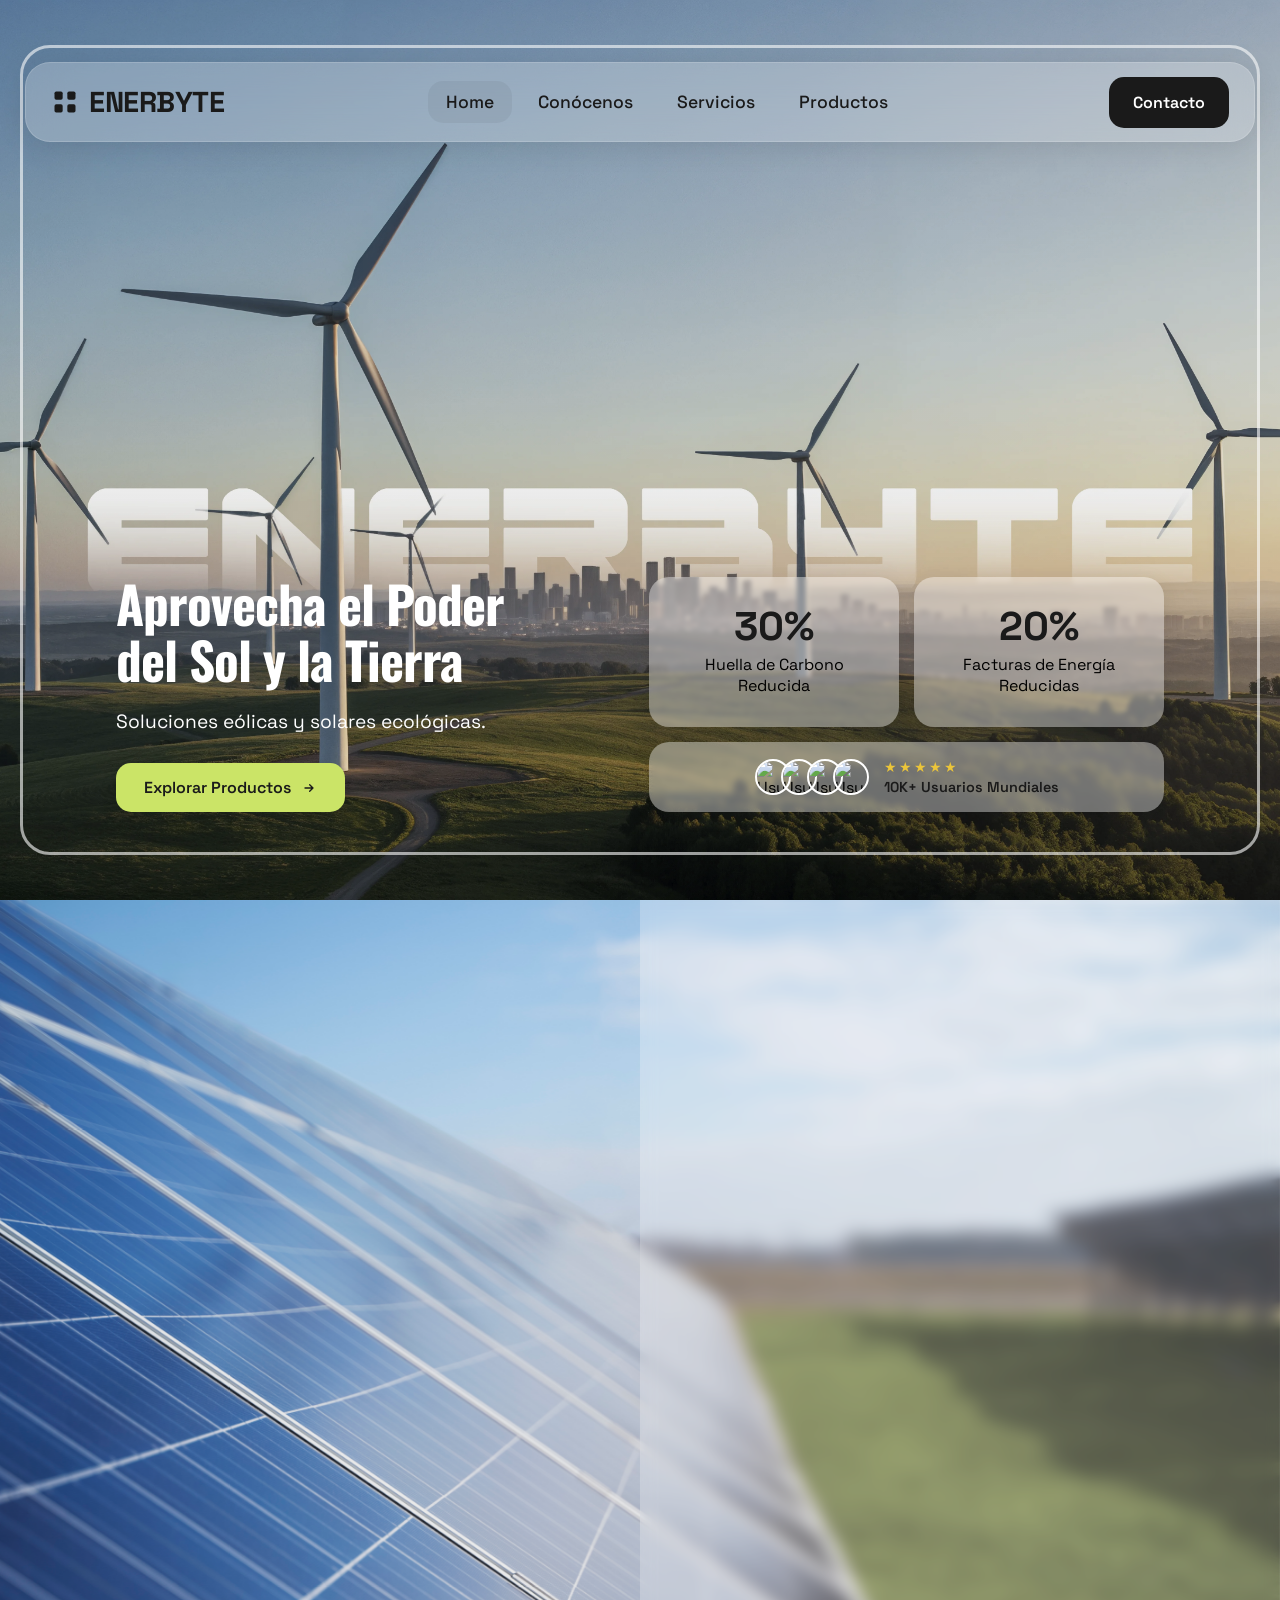
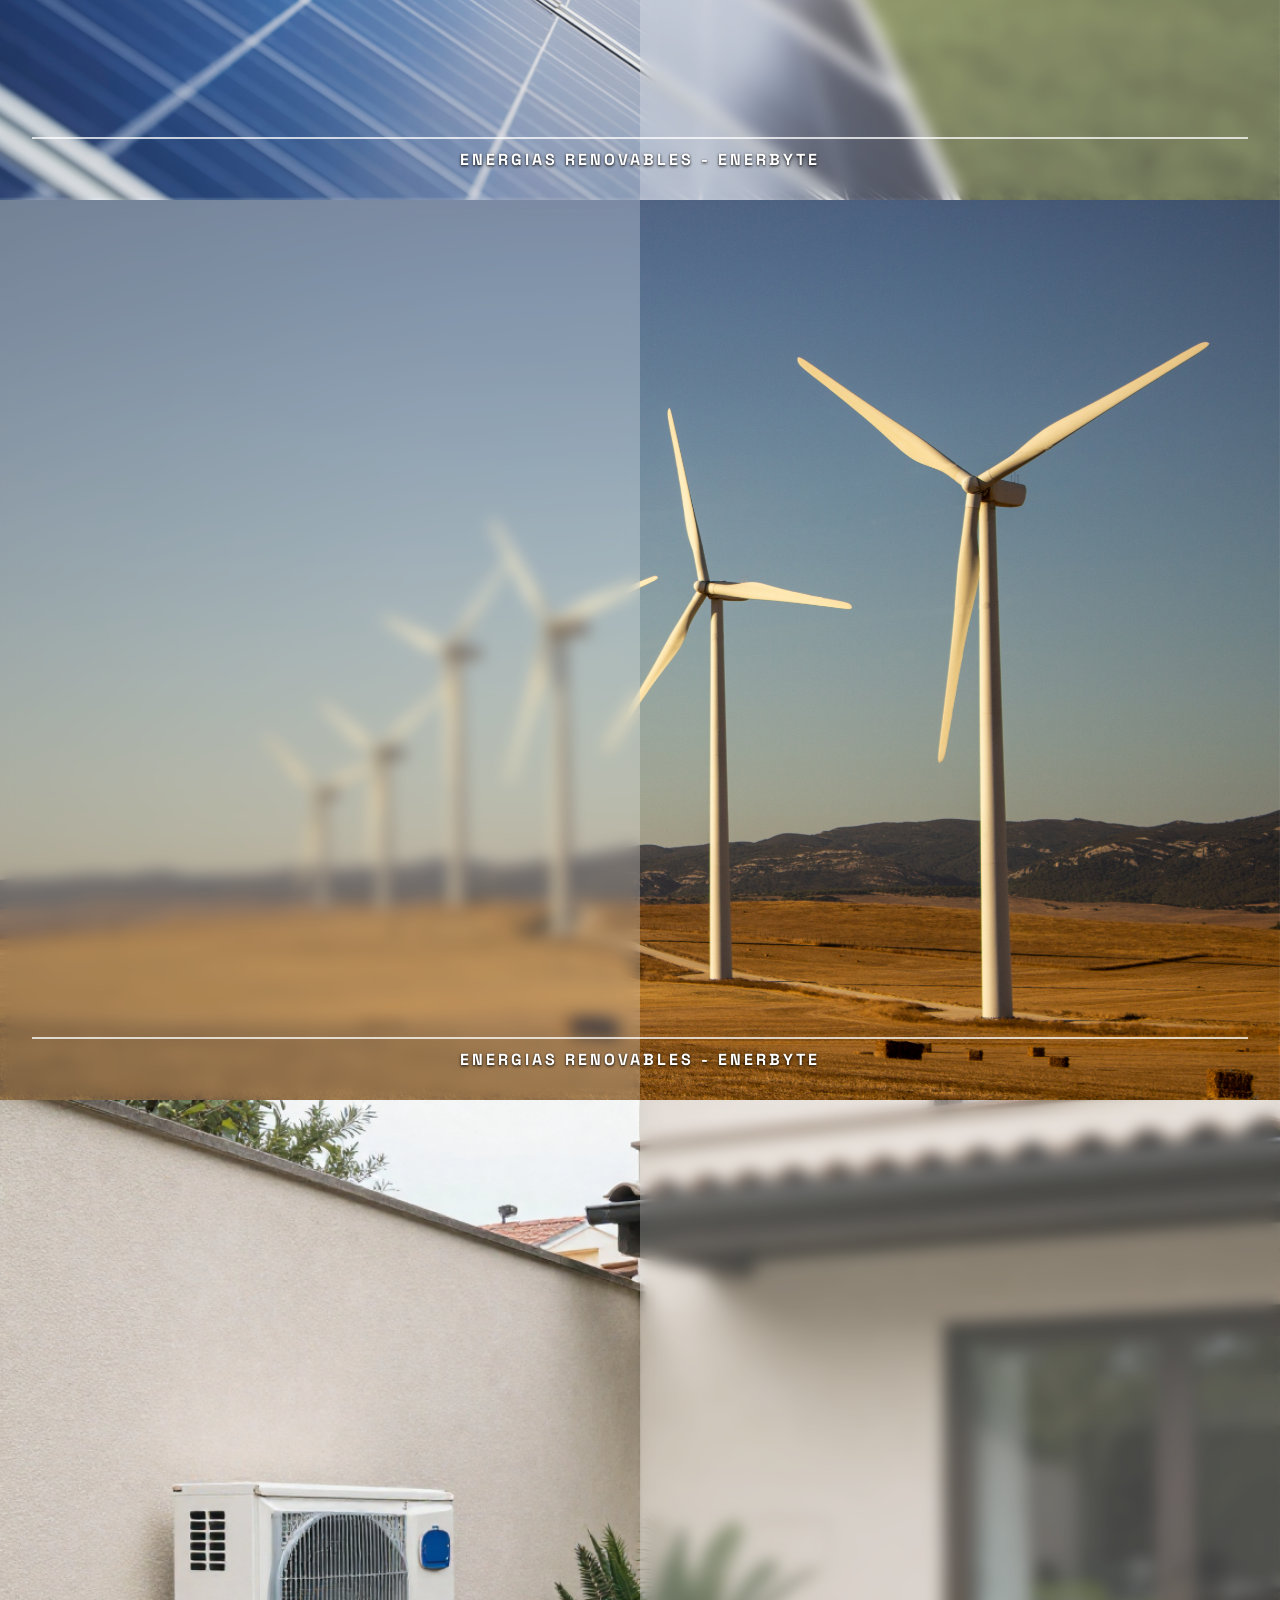
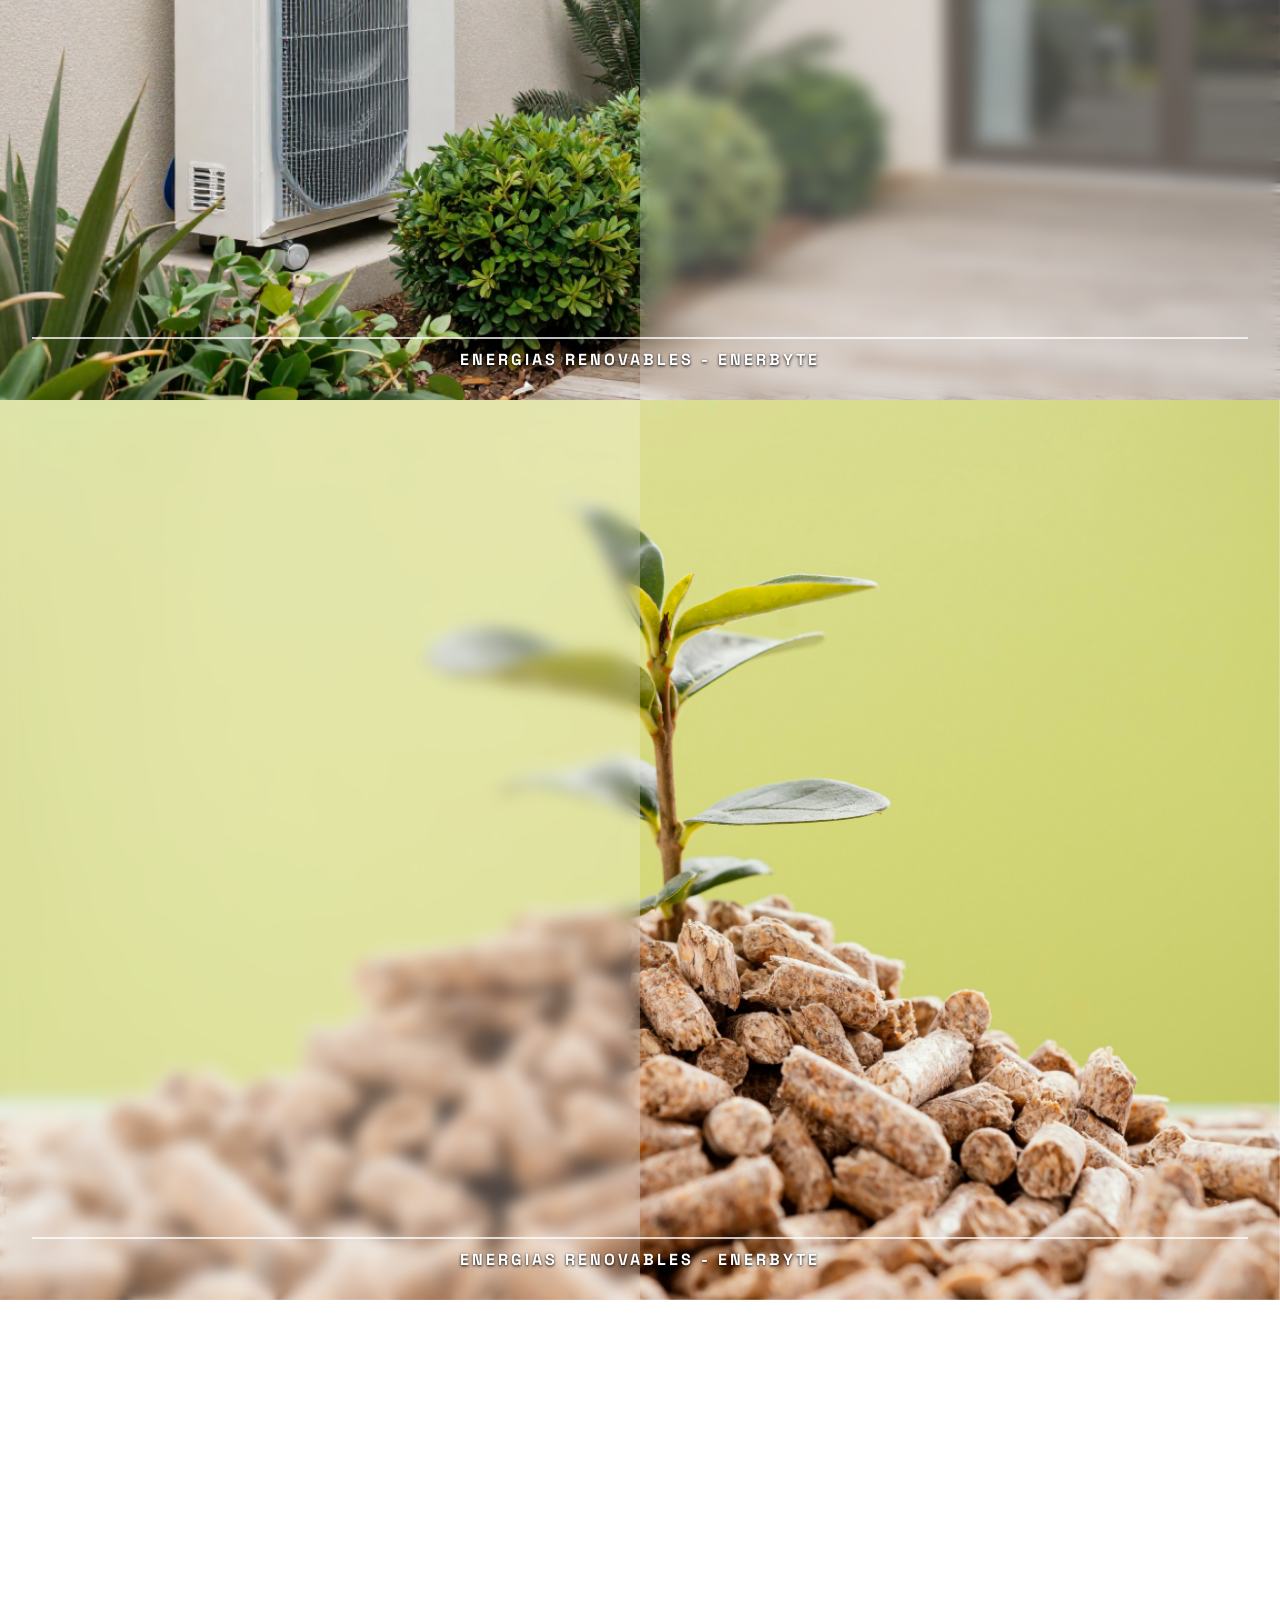
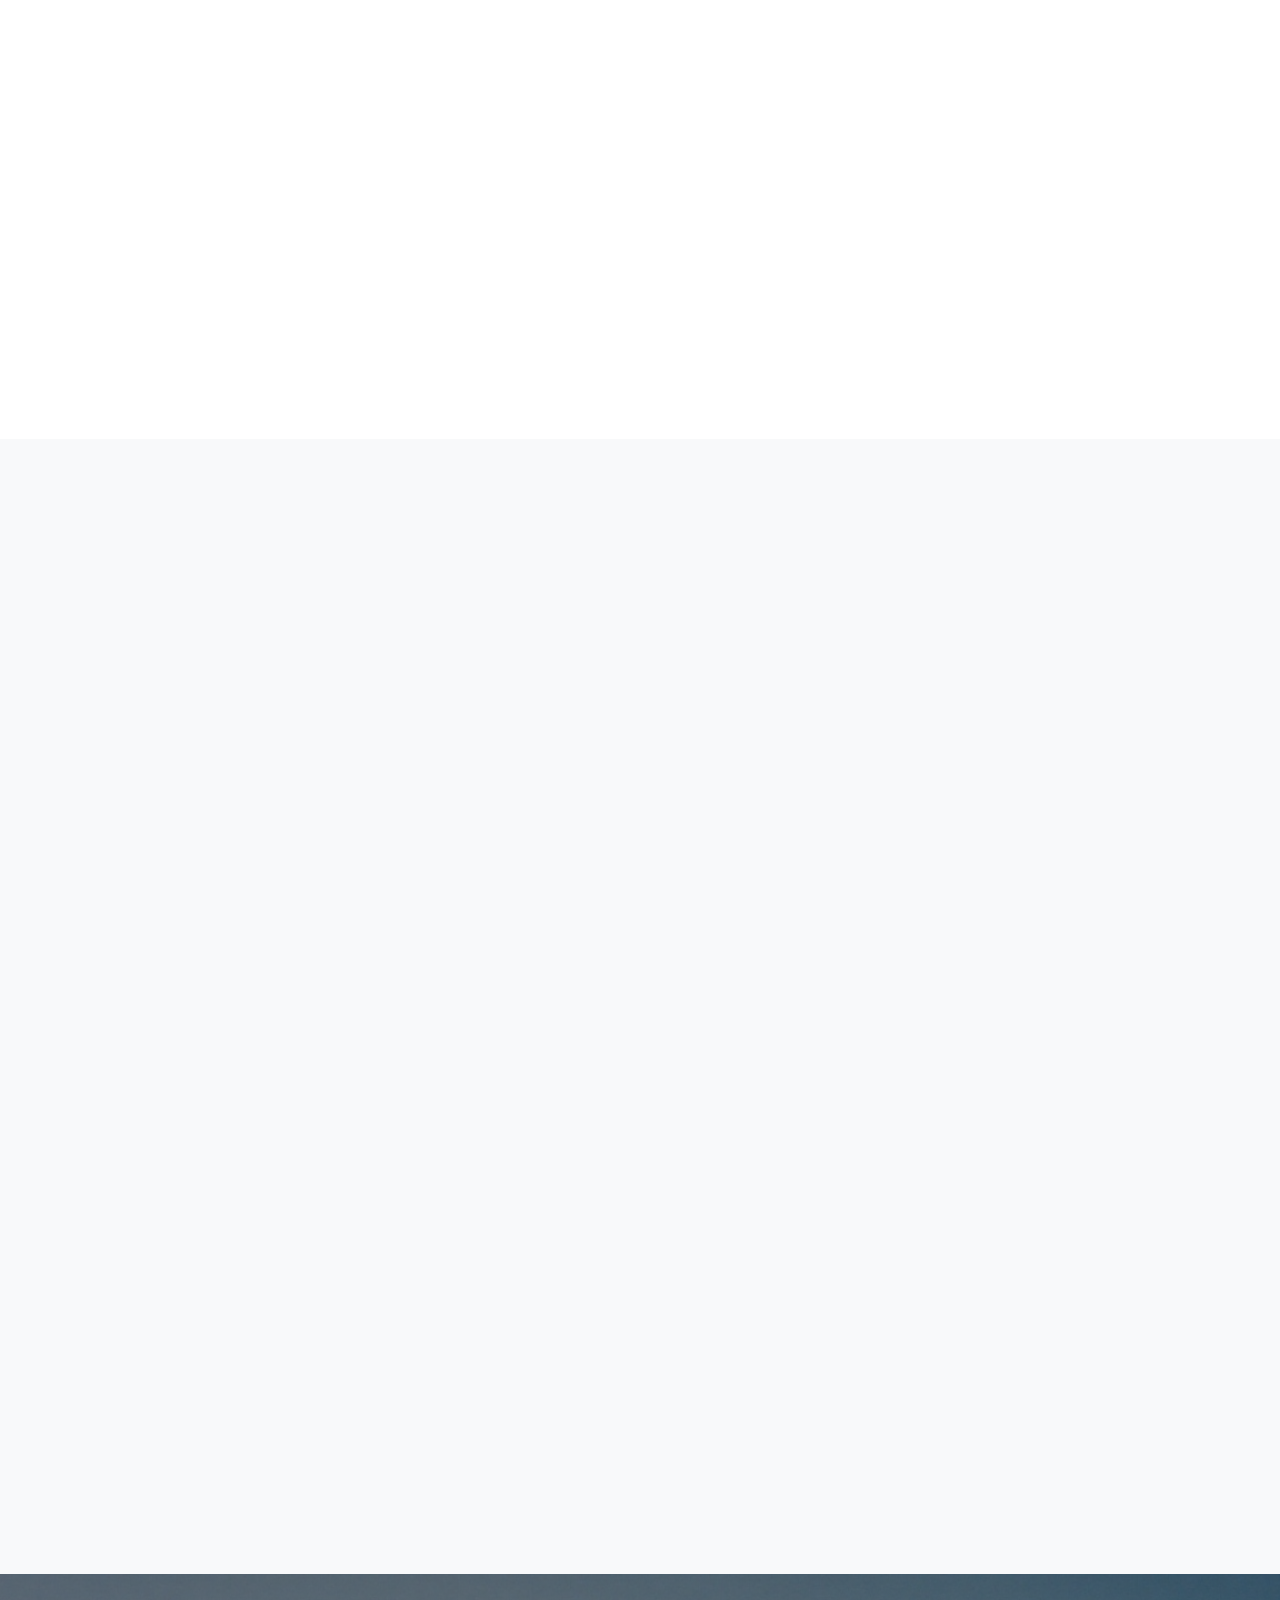
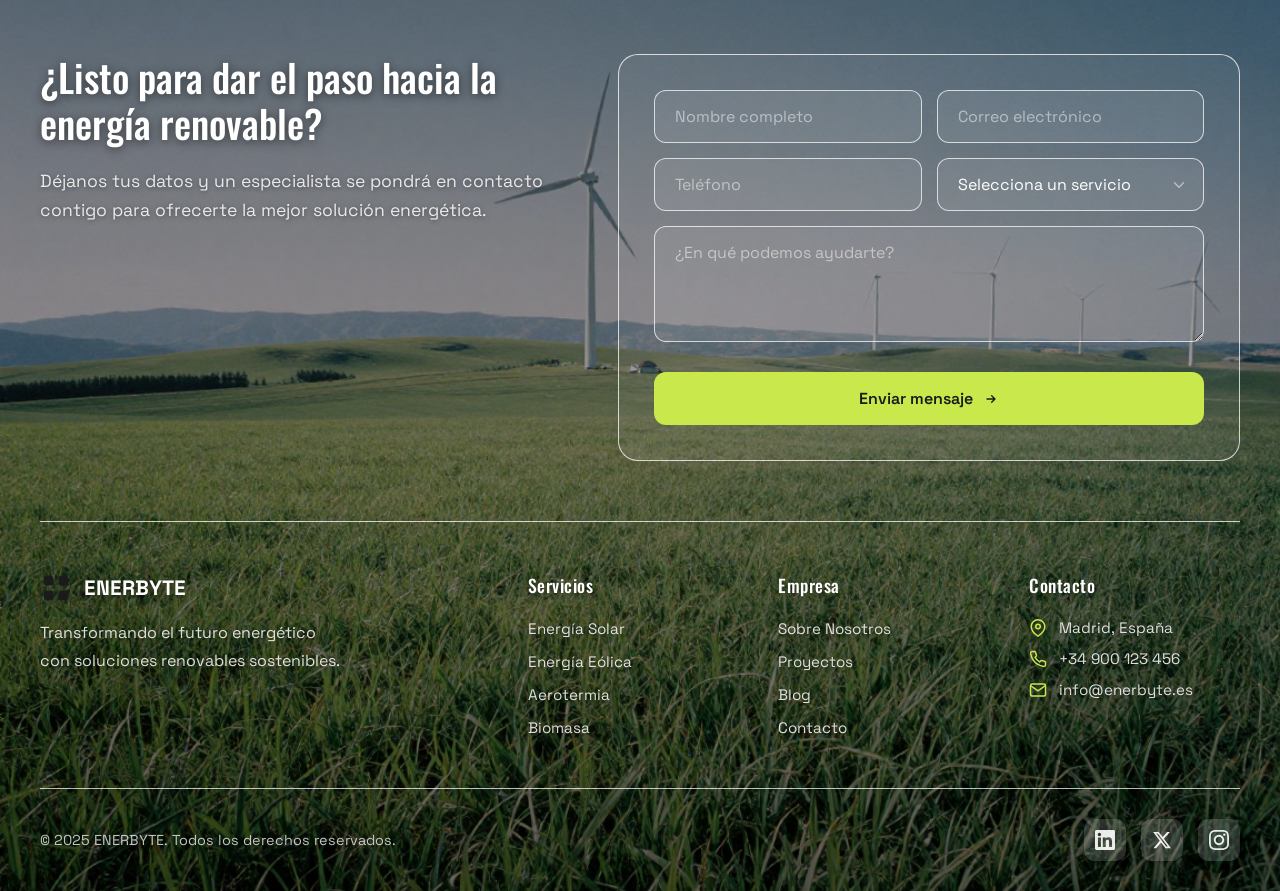
==== index.html @ f2f6c2d0 "It seems" ====
<!DOCTYPE html>
<html lang="es">
<head>
    <meta charset="UTF-8">
    <meta name="viewport" content="width=device-width, initial-scale=1.0">
    <title>TopSolar | Energías Renovables</title>
    <!-- Google Fonts -->
    <link rel="preconnect" href="https://fonts.googleapis.com">
    <link rel="preconnect" href="https://fonts.gstatic.com" crossorigin>
    <link href="https://fonts.googleapis.com/css2?family=Oswald:wght@300;400;500;600;700&family=Space+Grotesk:wght@400;500;600;700&display=swap" rel="stylesheet">
    <!-- Locomotive Scroll CSS -->
    <link rel="stylesheet" href="https://cdn.jsdelivr.net/npm/locomotive-scroll@4.1.4/dist/locomotive-scroll.min.css">
    <link rel="stylesheet" href="./css/styles.css">
    <link rel="shortcut icon" href="favicon.ico" type="image/x-icon">
</head>
<body data-scroll-container>

    <header>
        <!-- Navbar fijo -->
        <nav class="navbar">
            <div class="nav-container">
                <!-- Logo -->
                <a href="#" class="nav-logo">
                    <svg class="logo-icon" viewBox="0 0 24 24" fill="none" xmlns="http://www.w3.org/2000/svg">
                        <rect x="3" y="3" width="7" height="7" rx="1.5" fill="currentColor"/>
                        <rect x="14" y="3" width="7" height="7" rx="1.5" fill="currentColor"/>
                        <rect x="3" y="14" width="7" height="7" rx="1.5" fill="currentColor"/>
                        <rect x="14" y="14" width="7" height="7" rx="1.5" fill="currentColor"/>
                    </svg>
                    <span>ENERBYTE</span>
                </a>

                <!-- Menu Links -->
                <ul class="nav-menu">
                    <li class="nav-item">
                        <a href="#" class="nav-link active">Home</a>
                    </li>
                    <li class="nav-item">
                        <a href="./views/conocenos.html" class="nav-link">Conócenos</a>
                    </li>
                    <li class="nav-item">
                        <a href="#servicios" class="nav-link">Servicios</a>
                    </li>
                    <li class="nav-item">
                        <a href="./views/productos.html" class="nav-link">Productos</a>
                    </li>
                    <li class="nav-item nav-item-mobile">
                        <a href="./views/contacto.html" class="nav-cta-mobile">Contacto</a>
                    </li>
                </ul>

                <!-- CTA Button -->
                <a href="./views/contacto.html" class="nav-cta">Contacto</a>

                <!-- Mobile Menu Toggle -->
                <button class="nav-toggle" aria-label="Abrir menú">
                    <span class="hamburger"></span>
                </button>
            </div>
        </nav>
    </header>
    <main>
        <section id="seccion1" class="hero" data-scroll-section>
            <!-- Caja contenedora principal con borde -->
            <div class="hero-container">
                
                <!-- Contenido del hero -->
                <div class="hero-content">
                    <!-- Lado izquierdo - Texto principal -->
                    <div class="hero-text">
                        <h1>Aprovecha el Poder <br>del Sol y la Tierra</h1>
                        <p>Soluciones eólicas y solares ecológicas.</p>
                        <a href="./views/productos.html" class="hero-btn">
                            Explorar Productos
                            <svg width="16" height="16" viewBox="0 0 24 24" fill="none" xmlns="http://www.w3.org/2000/svg">
                                <path d="M13 7L18 12M18 12L13 17M18 12H6" stroke="currentColor" stroke-width="2" stroke-linecap="round" stroke-linejoin="round"/>
                            </svg>
                        </a>
                    </div>
                    
                    <!-- Lado derecho - Cajas de estadísticas -->
                    <div class="hero-stats">
                        <div class="stats-row">
                            <div class="stat-card">
                                <span class="stat-number">30%</span>
                                <span class="stat-label">Huella de Carbono<br>Reducida</span>
                            </div>
                            <div class="stat-card">
                                <span class="stat-number">20%</span>
                                <span class="stat-label">Facturas de Energía<br>Reducidas</span>
                            </div>
                        </div>
                        <div class="users-card">
                            <div class="users-avatars">
                                <img src="https://i.pravatar.cc/40?img=1" alt="Usuario">
                                <img src="https://i.pravatar.cc/40?img=2" alt="Usuario">
                                <img src="https://i.pravatar.cc/40?img=3" alt="Usuario">
                                <img src="https://i.pravatar.cc/40?img=4" alt="Usuario">
                            </div>
                            <div class="users-info">
                                <div class="users-stars">
                                    <span>★</span><span>★</span><span>★</span><span>★</span><span>★</span>
                                </div>
                                <span class="users-count">10K+ Usuarios Mundiales</span>
                            </div>
                        </div>
                    </div>
                </div>
            </div>
        </section>

        <!-- Caja 2 - Energía Solar -->
         
        <section id="seccion2" class="caja2" data-scroll-section>
            <!-- Indicador numérico -->
            <div class="caja2-indicator">
                <span class="indicator-line"></span>
                <span class="indicator-number">01</span>
            </div>
            
            <!-- Dos paneles de imagen -->
            <div class="caja2-split">
                <div class="caja2-panel caja2-panel-left">
                    <!-- Imagen izquierda -->
                </div>
                <div class="caja2-panel caja2-panel-right">
                    <!-- Imagen derecha con contenido superpuesto -->
                    <div class="caja2-content">
                        <h2>ENERGÍA SOLAR<br>PARA TU HOGAR</h2>
                        <p>La energía solar es la forma más eficiente, limpia y rentable de generar electricidad. Transformamos la luz del sol en energía real, estable y sostenible para tu hogar o negocio.</p>
                        <a href="./views/productos.html" class="hero-btn">Saber más</a>
                    </div>
                </div>
            </div>
            
            <!-- Texto inferior -->
            <div class="caja2-footer">
                <span>ENERGIAS RENOVABLES - ENERBYTE</span>
            </div>
        </section>

        <!-- Caja 3 - Energía Eólica -->
         
        <section id="seccion3" class="caja3" data-scroll-section>
            <!-- Indicador numérico -->
            <div class="caja3-indicator">
                <span class="indicator-line"></span>
                <span class="indicator-number">02</span>
            </div>
            
            <!-- Dos paneles de imagen -->
            <div class="caja3-split">
                <div class="caja3-panel caja3-panel-left">
                    <!-- Panel izquierdo con contenido -->
                    <div class="caja3-content">
                        <h2>ENERGÍA EÓLICA<br>SOSTENIBLE</h2>
                        <p>Aprovecha la fuerza del viento para generar energía limpia y renovable. Soluciones eólicas eficientes para un futuro más verde.</p>
                        <a href="./views/productos.html" class="hero-btn">Saber más</a>
                    </div>
                </div>
                <div class="caja3-panel caja3-panel-right">
                    <!-- Panel derecho - solo imagen -->
                </div>
            </div>
            
            <!-- Texto inferior -->
            <div class="caja3-footer">
                <span>ENERGIAS RENOVABLES - ENERBYTE</span>
            </div>
        </section>

        <!-- Caja 4 - Aerotermia -->

        <section id="seccion4" class="caja4" data-scroll-section>
             <!-- Indicador numérico -->
             <div class="caja4-indicator">
                <span class="indicator-line"></span>
                <span class="indicator-number text-white">03</span>
            </div>
            
            <!-- Dos paneles de imagen -->
            <div class="caja4-split">
                <div class="caja4-panel caja4-panel-left">
                    <!-- Imagen izquierda -->
                </div>
                <div class="caja4-panel caja4-panel-right">
                    <!-- Imagen derecha con contenido superpuesto -->
                    <div class="caja4-content">
                        <h2>AEROTERMIA<br>CLIMATIZACIÓN EFICIENTE</h2>
                        <p>Aprovecha la energía del aire para climatizar tu hogar. Calefacción, refrigeración y agua caliente con hasta un 75% de ahorro energético.</p>
                        <a href="./views/productos.html" class="hero-btn">Saber más</a>
                    </div>
                </div>
            </div>
            
            <!-- Texto inferior -->
            <div class="caja4-footer">
                <span>ENERGIAS RENOVABLES - ENERBYTE</span>
            </div>
        </section>

        <!-- Caja 5 - Energía Biomasa -->
        <section id="seccion5" class="caja5" data-scroll-section>
            <!-- Indicador numérico -->
            <div class="caja5-indicator">
                <span class="indicator-line"></span>
                <span class="indicator-number">04</span>
            </div>
            
            <!-- Dos paneles de imagen -->
            <div class="caja5-split">
                <div class="caja5-panel caja5-panel-left">
                    <!-- Panel izquierdo con contenido -->
                    <div class="caja5-content">
                        <h2>BIOMASA<br>ENERGÍA NATURAL</h2>
                        <p>Transforma residuos orgánicos en energía limpia y renovable. Calefacción sostenible con pellets y biomasa para tu hogar o empresa.</p>
                        <a href="./views/productos.html" class="hero-btn">Saber más</a>
                    </div>
                </div>
                <div class="caja5-panel caja5-panel-right">
                    <!-- Panel derecho - solo imagen -->
                </div>
            </div>
            
            <!-- Texto inferior -->
            <div class="caja5-footer">
                <span>ENERGIAS RENOVABLES - ENERBYTE</span>
            </div>
        </section>

        <!-- Sección Experiencia -->
        <section id="experiencia" class="experiencia-section" data-scroll-section>
            <div class="experiencia-container">
                <!-- Header con título y stat destacado -->
                <div class="experiencia-header">
                    <div class="experiencia-titulo-box">
                        <h2>Nuestra experiencia en<br>energías renovables</h2>
                    </div>
                    <div class="experiencia-stat-destacado">
                        <span class="stat-big-number">+3000</span>
                        <span class="stat-big-label">Proyectos gestionados</span>
                    </div>
                </div>

                <!-- Descripción -->
                <div class="experiencia-descripcion" data-scroll data-scroll-speed="0.5">
                    <p>Con una experiencia de <strong>más de 20 años en el sector</strong>, nos hemos convertido en <strong>socios estratégicos para grandes proyectos renovables en más de 60 países</strong>. Nuestros números hablan por sí solos:</p>
                </div>

                <!-- Estadísticas en cards -->
                <div class="experiencia-stats">
                    <div class="exp-stat-card">
                        <span class="exp-stat-number">+247<span class="exp-stat-unit">GW</span></span>
                        <span class="exp-stat-label">Asesoría Técnica</span>
                    </div>
                    <div class="exp-stat-card">
                        <span class="exp-stat-number">+6.7<span class="exp-stat-unit">GW</span></span>
                        <span class="exp-stat-label">Gestión de Activos</span>
                    </div>
                    <div class="exp-stat-card">
                        <span class="exp-stat-number">+6<span class="exp-stat-unit">GW</span></span>
                        <span class="exp-stat-label">M&A y Asesoría Legal</span>
                    </div>
                </div>
            </div>
        </section>

        <!-- Sección Servicios con Tabs -->
        <section id="servicios" class="servicios-section" data-scroll-section>
            <div class="servicios-container">
                <!-- Header con título y descripción -->
                <div class="servicios-header">
                    <div class="servicios-titulo">
                        <h2>Servicio integral desde un punto de vista comercial, técnico, financiero y legal</h2>
                    </div>
                    <div class="servicios-intro">
                        <p>Nuestro objetivo es claro: sacar el máximo partido de los proyectos de nuestros clientes y ayudarles en la toma de decisiones de sus transacciones.</p>
                        <p>Entre algunos de los servicios que prestamos a cada tipo de cliente, se encuentran los siguientes:</p>
                    </div>
                </div>

                <!-- Tabs de navegación -->
                <div class="servicios-tabs">
                    <button class="tab-btn active" data-tab="fondos">FONDOS DE INVERSIÓN / IPP</button>
                    <button class="tab-btn" data-tab="desarrolladores">DESARROLLADORES</button>
                    <button class="tab-btn" data-tab="lenders">LENDERS/PRESTAMISTAS</button>
                </div>

                <!-- Contenido de tabs -->
                <div class="servicios-content">
                    <!-- Tab Fondos -->
                    <div class="tab-content active" id="fondos">
                        <p>Durante el proceso de compra o venta de proyectos, nuestro equipo de asesoramiento técnico realiza tanto la Technical Due Diligence, para identificar los riesgos y proponer soluciones, como la Ingeniería Básica de la planta.</p>
                        <p>Nuestros técnicos se encargan de gestionar al completo el proceso de licitación abierta de un proyecto EPC/BoP hasta la contratación del contratista, ofreciendo asesoramiento especializado para la redacción de contratos EPC / BoP y O&M. Además, gracias a la coordinación con nuestro equipo legal, damos soporte en los procesos de Reestructuraciones de grupos empresariales, fusiones, escisiones y otras modificaciones estructurales, así como apoyo en la liquidación de sociedades.</p>
                        <p>Una vez que comienza la construcción del proyecto, realizamos Ingeniería de la propiedad, trasladando a nuestro equipo a planta para la supervisión de obra, comisionado y puesta en marcha del proyecto.</p>
                        <p>Cuando la planta entra en operación, ENERBYTE cuenta con un equipo de Asset Management con más de 20 años de experiencia, que lleva a cabo la gestión técnica y comercial del activo apoyándose en herramientas digitales 100% desarrolladas in-house que permite el control integral de los proyectos, independientemente de su ubicación o sus características técnicas.</p>
                    </div>

                    <!-- Tab Desarrolladores -->
                    <div class="tab-content" id="desarrolladores">
                        <p>Acompañamos a los desarrolladores en todas las fases del proyecto, desde la identificación de oportunidades hasta la puesta en marcha de las instalaciones.</p>
                        <p>Ofrecemos servicios de ingeniería conceptual y básica, estudios de viabilidad técnica y económica, así como apoyo en la tramitación de permisos y licencias necesarias para el desarrollo del proyecto.</p>
                        <p>Nuestro equipo técnico proporciona asesoramiento especializado en la selección de tecnologías, optimización del diseño de plantas y maximización del rendimiento energético.</p>
                        <p>Facilitamos la conexión con inversores y entidades financieras, preparando la documentación técnica necesaria para la obtención de financiación y la venta de proyectos en cualquier fase de desarrollo.</p>
                    </div>

                    <!-- Tab Lenders -->
                    <div class="tab-content" id="lenders">
                        <p>Proporcionamos a las entidades financieras informes técnicos independientes que permiten evaluar la viabilidad y los riesgos asociados a los proyectos de energías renovables.</p>
                        <p>Realizamos Due Diligence técnica completa, incluyendo análisis de producción energética, evaluación de contratos EPC y O&M, y revisión de garantías técnicas.</p>
                        <p>Ofrecemos servicios de monitorización continua durante la fase de construcción y operación, asegurando el cumplimiento de los hitos técnicos y financieros establecidos.</p>
                        <p>Nuestros informes de seguimiento periódicos mantienen informadas a las entidades sobre el estado de los activos, identificando desviaciones y proponiendo medidas correctoras cuando sea necesario.</p>
                    </div>
                </div>
            </div>
        </section>
    </main>
    <footer class="site-footer" data-scroll-section>
        <div class="footer-container">
            <!-- Sección superior con formulario -->
            <div class="footer-top">
                <div class="footer-cta">
                    <h3>¿Listo para dar el paso hacia la energía renovable?</h3>
                    <p>Déjanos tus datos y un especialista se pondrá en contacto contigo para ofrecerte la mejor solución energética.</p>
                </div>
                <div class="footer-form-wrapper">
                    <form class="footer-form" action="#" method="POST">
                        <div class="form-row">
                            <div class="form-group">
                                <input type="text" name="nombre" placeholder="Nombre completo" required>
                            </div>
                            <div class="form-group">
                                <input type="email" name="email" placeholder="Correo electrónico" required>
                            </div>
                        </div>
                        <div class="form-row">
                            <div class="form-group">
                                <input type="tel" name="telefono" placeholder="Teléfono">
                            </div>
                            <div class="form-group">
                                <select name="servicio">
                                    <option value="" disabled selected>Selecciona un servicio</option>
                                    <option value="solar">Energía Solar</option>
                                    <option value="eolica">Energía Eólica</option>
                                    <option value="aerotermia">Aerotermia</option>
                                    <option value="biomasa">Biomasa</option>
                                    <option value="otro">Otro</option>
                                </select>
                            </div>
                        </div>
                        <div class="form-group form-group-full">
                            <textarea name="mensaje" placeholder="¿En qué podemos ayudarte?" rows="4"></textarea>
                        </div>
                        <button type="submit" class="footer-submit-btn">
                            Enviar mensaje
                            <svg width="16" height="16" viewBox="0 0 24 24" fill="none" xmlns="http://www.w3.org/2000/svg">
                                <path d="M13 7L18 12M18 12L13 17M18 12H6" stroke="currentColor" stroke-width="2" stroke-linecap="round" stroke-linejoin="round"/>
                            </svg>
                        </button>
                    </form>
                </div>
            </div>

            <!-- Separador -->
            <div class="footer-divider"></div>

            <!-- Sección inferior con info -->
            <div class="footer-bottom">
                <div class="footer-brand">
                    <a href="#" class="footer-logo">
                        <svg class="logo-icon" viewBox="0 0 24 24" fill="none" xmlns="http://www.w3.org/2000/svg">
                            <rect x="3" y="3" width="7" height="7" rx="1.5" fill="currentColor"/>
                            <rect x="14" y="3" width="7" height="7" rx="1.5" fill="currentColor"/>
                            <rect x="3" y="14" width="7" height="7" rx="1.5" fill="currentColor"/>
                            <rect x="14" y="14" width="7" height="7" rx="1.5" fill="currentColor"/>
                        </svg>
                        <span>ENERBYTE</span>
                    </a>
                    <p class="footer-tagline">Transformando el futuro energético con soluciones renovables sostenibles.</p>
                </div>

                <div class="footer-links">
                    <div class="footer-col">
                        <h4>Servicios</h4>
                        <ul>
                            <li><a href="#">Energía Solar</a></li>
                            <li><a href="#">Energía Eólica</a></li>
                            <li><a href="#">Aerotermia</a></li>
                            <li><a href="#">Biomasa</a></li>
                        </ul>
                    </div>
                    <div class="footer-col">
                        <h4>Empresa</h4>
                        <ul>
                            <li><a href="#">Sobre Nosotros</a></li>
                            <li><a href="#">Proyectos</a></li>
                            <li><a href="#">Blog</a></li>
                            <li><a href="./views/contacto.html">Contacto</a></li>
                        </ul>
                    </div>
                    <div class="footer-col">
                        <h4>Contacto</h4>
                        <ul class="footer-contact">
                            <li>
                                <svg width="18" height="18" viewBox="0 0 24 24" fill="none" stroke="currentColor" stroke-width="2">
                                    <path d="M21 10c0 7-9 13-9 13s-9-6-9-13a9 9 0 0 1 18 0z"></path>
                                    <circle cx="12" cy="10" r="3"></circle>
                                </svg>
                                Madrid, España
                            </li>
                            <li>
                                <svg width="18" height="18" viewBox="0 0 24 24" fill="none" stroke="currentColor" stroke-width="2">
                                    <path d="M22 16.92v3a2 2 0 0 1-2.18 2 19.79 19.79 0 0 1-8.63-3.07 19.5 19.5 0 0 1-6-6 19.79 19.79 0 0 1-3.07-8.67A2 2 0 0 1 4.11 2h3a2 2 0 0 1 2 1.72 12.84 12.84 0 0 0 .7 2.81 2 2 0 0 1-.45 2.11L8.09 9.91a16 16 0 0 0 6 6l1.27-1.27a2 2 0 0 1 2.11-.45 12.84 12.84 0 0 0 2.81.7A2 2 0 0 1 22 16.92z"></path>
                                </svg>
                                +34 900 123 456
                            </li>
                            <li>
                                <svg width="18" height="18" viewBox="0 0 24 24" fill="none" stroke="currentColor" stroke-width="2">
                                    <path d="M4 4h16c1.1 0 2 .9 2 2v12c0 1.1-.9 2-2 2H4c-1.1 0-2-.9-2-2V6c0-1.1.9-2 2-2z"></path>
                                    <polyline points="22,6 12,13 2,6"></polyline>
                                </svg>
                                info@enerbyte.es
                            </li>
                        </ul>
                    </div>
                </div>
            </div>

            <!-- Copyright -->
            <div class="footer-copyright">
                <p>&copy; 2025 ENERBYTE. Todos los derechos reservados.</p>
                <div class="footer-social">
                    <a href="#" aria-label="LinkedIn">
                        <svg width="20" height="20" viewBox="0 0 24 24" fill="currentColor">
                            <path d="M20.447 20.452h-3.554v-5.569c0-1.328-.027-3.037-1.852-3.037-1.853 0-2.136 1.445-2.136 2.939v5.667H9.351V9h3.414v1.561h.046c.477-.9 1.637-1.85 3.37-1.85 3.601 0 4.267 2.37 4.267 5.455v6.286zM5.337 7.433c-1.144 0-2.063-.926-2.063-2.065 0-1.138.92-2.063 2.063-2.063 1.14 0 2.064.925 2.064 2.063 0 1.139-.925 2.065-2.064 2.065zm1.782 13.019H3.555V9h3.564v11.452zM22.225 0H1.771C.792 0 0 .774 0 1.729v20.542C0 23.227.792 24 1.771 24h20.451C23.2 24 24 23.227 24 22.271V1.729C24 .774 23.2 0 22.222 0h.003z"/>
                        </svg>
                    </a>
                    <a href="#" aria-label="Twitter">
                        <svg width="20" height="20" viewBox="0 0 24 24" fill="currentColor">
                            <path d="M18.244 2.25h3.308l-7.227 8.26 8.502 11.24H16.17l-5.214-6.817L4.99 21.75H1.68l7.73-8.835L1.254 2.25H8.08l4.713 6.231zm-1.161 17.52h1.833L7.084 4.126H5.117z"/>
                        </svg>
                    </a>
                    <a href="#" aria-label="Instagram">
                        <svg width="20" height="20" viewBox="0 0 24 24" fill="currentColor">
                            <path d="M12 2.163c3.204 0 3.584.012 4.85.07 3.252.148 4.771 1.691 4.919 4.919.058 1.265.069 1.645.069 4.849 0 3.205-.012 3.584-.069 4.849-.149 3.225-1.664 4.771-4.919 4.919-1.266.058-1.644.07-4.85.07-3.204 0-3.584-.012-4.849-.07-3.26-.149-4.771-1.699-4.919-4.92-.058-1.265-.07-1.644-.07-4.849 0-3.204.013-3.583.07-4.849.149-3.227 1.664-4.771 4.919-4.919 1.266-.057 1.645-.069 4.849-.069zm0-2.163c-3.259 0-3.667.014-4.947.072-4.358.2-6.78 2.618-6.98 6.98-.059 1.281-.073 1.689-.073 4.948 0 3.259.014 3.668.072 4.948.2 4.358 2.618 6.78 6.98 6.98 1.281.058 1.689.072 4.948.072 3.259 0 3.668-.014 4.948-.072 4.354-.2 6.782-2.618 6.979-6.98.059-1.28.073-1.689.073-4.948 0-3.259-.014-3.667-.072-4.947-.196-4.354-2.617-6.78-6.979-6.98-1.281-.059-1.69-.073-4.949-.073zm0 5.838c-3.403 0-6.162 2.759-6.162 6.162s2.759 6.163 6.162 6.163 6.162-2.759 6.162-6.163c0-3.403-2.759-6.162-6.162-6.162zm0 10.162c-2.209 0-4-1.79-4-4 0-2.209 1.791-4 4-4s4 1.791 4 4c0 2.21-1.791 4-4 4zm6.406-11.845c-.796 0-1.441.645-1.441 1.44s.645 1.44 1.441 1.44c.795 0 1.439-.645 1.439-1.44s-.644-1.44-1.439-1.44z"/>
                        </svg>
                    </a>
                </div>
            </div>
        </div>
    </footer>

    <!-- Botón Scroll to Top -->
    <button class="scroll-top-btn" aria-label="Volver arriba">
        <svg width="24" height="24" viewBox="0 0 24 24" fill="none" xmlns="http://www.w3.org/2000/svg">
            <path d="M12 19V5M12 5L5 12M12 5L19 12" stroke="currentColor" stroke-width="2.5" stroke-linecap="round" stroke-linejoin="round"/>
        </svg>
    </button>

    <!-- Locomotive Scroll JS -->
    <script src="https://cdn.jsdelivr.net/npm/locomotive-scroll@4.1.4/dist/locomotive-scroll.min.js"></script>
    <script src="./js/script.js"></script>
</body>
</html>
---- css/styles.css ----
*{
    margin: 0;
    padding: 0;
    box-sizing: border-box;
}

:root {
    --font-main: 'Space Grotesk', sans-serif;
    --font-titles: 'Oswald', sans-serif;
    --color-dark: #1a1a1a;
    --color-light: #ffffff;
    --color-accent: #c8e84b;
    --nav-bg: rgba(255, 255, 255, 0.236);
    --nav-shadow: 0 4px 30px rgba(0, 0, 0, 0.1);
}

body {
    font-family: var(--font-main);
    overflow-x: hidden;
}

html {
    overflow-x: hidden;
}

/* ========== ANIMACIONES GENERALES ========== */
@keyframes fadeIn {
    from {
        opacity: 0;
        transform: translateY(30px);
    }
    to {
        opacity: 1;
        transform: translateY(0);
    }
}

@keyframes fadeInUp {
    from {
        opacity: 0;
        transform: translateY(60px);
    }
    to {
        opacity: 1;
        transform: translateY(0);
    }
}

@keyframes slideInLeft {
    from {
        opacity: 0;
        transform: translateX(-80px);
    }
    to {
        opacity: 1;
        transform: translateX(0);
    }
}

@keyframes slideInRight {
    from {
        opacity: 0;
        transform: translateX(80px);
    }
    to {
        opacity: 1;
        transform: translateX(0);
    }
}

@keyframes scaleIn {
    from {
        opacity: 0;
        transform: scale(0.8);
    }
    to {
        opacity: 1;
        transform: scale(1);
    }
}

@keyframes float {
    0%, 100% {
        transform: translateY(0px);
    }
    50% {
        transform: translateY(-15px);
    }
}

@keyframes pulse {
    0%, 100% {
        transform: scale(1);
        box-shadow: 0 4px 15px rgba(11, 11, 11, 0.151);
    }
    50% {
        transform: scale(1.03);
        box-shadow: 0 8px 30px rgba(200, 232, 75, 0.4);
    }
}

@keyframes shimmer {
    0% {
        background-position: -1000px 0;
    }
    100% {
        background-position: 1000px 0;
    }
}

@keyframes reveal {
    from {
        opacity: 0;
        clip-path: inset(0 100% 0 0);
    }
    to {
        opacity: 1;
        clip-path: inset(0 0 0 0);
    }
}

/* Clases para animaciones con scroll */
[data-scroll] {
    opacity: 0;
    transition: opacity 0.8s, transform 0.8s;
}

[data-scroll].is-inview {
    opacity: 1;
}

/* Títulos con fuente Oswald */
h1, h2, h3, h4, h5, h6 {
    font-family: var(--font-titles);
}

/* ========== NAVBAR ========== */
.navbar {
    position: fixed;
    top: 0;
    left: 0;
    right: 0;
    z-index: 9999;
    padding: 20px 25px;
    margin-top: 3.3%;
    
}

.nav-container {
    height: 80px;
    max-width: 1600px;
    margin: 0 auto;
    display: flex;
    align-items: center;
    justify-content: space-between;
    background: var(--nav-bg);
    backdrop-filter: blur(20px);
    -webkit-backdrop-filter: blur(20px);
    border-radius: 25px;
    padding: 12px 25px;
    box-shadow: var(--nav-shadow);
    border: 1px solid rgba(255, 255, 255, 0.151);
    transition: all 0.3s ease;
}

/* Scroll effect removed - navbar keeps same style */

/* Logo */
.nav-logo {
    display: flex;
    align-items: center;
    gap: 10px;
    text-decoration: none;
    color: var(--color-dark);
    font-weight: 700;
    font-size: 1.8rem;
    letter-spacing: -0.5px;
}

.logo-icon {
    width: 28px;
    height: 28px;
    color: var(--color-dark);
}

/* Nav Menu */
.nav-menu {
    display: flex;
    align-items: center;
    gap: 8px;
    list-style: none;
}

.nav-link {
    text-decoration: none;
    color: var(--color-dark);
    font-size: 1.1rem;
    font-weight: 500;
    padding: 10px 18px;
    border-radius: 25px;
    transition: all 0.3s ease;
}

.nav-link:hover {
    background: rgba(0, 0, 0, 0.05);
}

.nav-link.active {
    background: rgba(0, 0, 0, 0.05);
    border-radius: 15px;
}

/* CTA Button */
.nav-cta {
    background: var(--color-dark);
    color: var(--color-light);
    text-decoration: none;
    padding: 15px 24px;
    border-radius: 15px;
    font-size: 1rem;
    font-weight: 600;
    transition: all 0.3s ease;
}

.nav-cta:hover {
    background: #333;
    transform: translateY(-2px);
}

/* Mobile CTA - hidden on desktop */
.nav-item-mobile {
    display: none;
}

.nav-cta-mobile {
    background: var(--color-dark);
    color: var(--color-light);
    text-decoration: none;
    padding: 15px 35px;
    border-radius: 50px;
    font-size: 1.2rem;
    font-weight: 600;
    transition: all 0.3s ease;
}

/* Hamburger Menu */
.nav-toggle {
    display: none;
    background: none;
    border: none;
    cursor: pointer;
    padding: 10px;
    z-index: 1001;
    transition: all 0.3s ease;
}

.hamburger {
    display: block;
    width: 22px;
    height: 2.5px;
    background: var(--color-dark);
    position: relative;
    transition: all 0.3s ease;
    border-radius: 2px;
}

.hamburger::before,
.hamburger::after {
    content: '';
    position: absolute;
    width: 22px;
    height: 2.5px;
    background: var(--color-dark);
    transition: all 0.3s ease;
    border-radius: 2px;
}

.hamburger::before {
    top: -7px;
}

.hamburger::after {
    top: 7px;
}

/* Hamburger Animation */
.nav-toggle.active .hamburger {
    background: transparent;
}

.nav-toggle.active .hamburger::before {
    top: 0;
    transform: rotate(45deg);
}

.nav-toggle.active .hamburger::after {
    top: 0;
    transform: rotate(-45deg);
}

/* ========== NAVBAR RESPONSIVE ========== */
@media (max-width: 900px) {

    .navbar {
        padding: 15px;
    }

    .nav-container {
        padding: 12px 20px;
        background: rgba(255, 255, 255, 0.9);
    }

    /* Mobile Menu Overlay */
    .nav-menu {
        position: fixed;
        top: 0;
        left: 0;
        width: 100vw;
        height: 100vh;
        height: 100dvh;
        background: linear-gradient(160deg, 
            #fffffff3 0%, 
            #cccccc 40%,
            #dcdcdc 100%);
        display: flex;
        flex-direction: column;
        justify-content: center;
        align-items: center;
        gap: 12px;
        padding: 20px;
        padding-bottom: 100px; /* Compensar para centrar visualmente */
        clip-path: circle(0% at calc(100% - 45px) 45px);
        transition: clip-path 0.6s cubic-bezier(0.4, 0, 0.2, 1);
        z-index: 9998;
        overflow-y: auto;
        border-radius: 20px;
    }

    .nav-menu.active {
        clip-path: circle(150% at calc(100% - 45px) 45px);
    }

    /* Contenedor de items del menú para centrado perfecto */
    .nav-menu-wrapper {
        display: flex;
        flex-direction: column;
        align-items: center;
        gap: 12px;
        width: 100%;
    }

    /* Nav items */
    .nav-item {
        width: 100%;
        max-width: 320px;
        text-align: center;
    }

    .nav-link {
        font-size: 1.5rem;
        font-weight: 600;
        padding: 18px 35px;
        color: var(--color-dark);
        border-radius: 50px;
        display: block;
        text-align: center;
        transition: all 0.3s ease;
        background: rgba(255, 255, 255, 0.6);
        box-shadow: 0 2px 10px rgba(0, 0, 0, 0.05);
    }

    .nav-link:hover,
    .nav-link.active {
        background: rgba(255, 255, 255, 0.9);
        transform: scale(1.03);
        box-shadow: 0 4px 15px rgba(0, 0, 0, 0.1);
    }

    .nav-cta {
        display: none;
    }

    .nav-item-mobile {
        display: block;
        margin-top: 20px;
        width: 100%;
        max-width: 320px;
        text-align: center;
    }

    .nav-cta-mobile {
        display: inline-block;
        background: var(--color-dark);
        color: var(--color-light);
        padding: 18px 50px;
        font-size: 1.2rem;
        border-radius: 50px;
        box-shadow: 0 8px 25px rgba(0, 0, 0, 0.25);
        transition: all 0.3s ease;
    }

    .nav-cta-mobile:hover {
        transform: translateY(-2px);
        box-shadow: 0 12px 35px rgba(0, 0, 0, 0.35);
    }

    /* Hamburger button */
    .nav-toggle {
        display: flex;
        align-items: center;
        justify-content: center;
        width: 44px;
        height: 44px;
        background:transparent;
        border-radius: 12px;
        position: relative;
        z-index: 9999;
        transition: all 0.3s ease;
    }

    .nav-toggle:hover {
        background: #fff;
    }

    .nav-toggle.active {
        background: transparent;
    }

    .hamburger {
        width: 20px;
        height: 2.5px;
        background: var(--color-dark);
        border-radius: 2px;
    }

    .hamburger::before,
    .hamburger::after {
        width: 20px;
        height: 2.5px;
        background: var(--color-dark);
        border-radius: 2px;
    }

    .hamburger::before {
        top: -6px;
    }

    .hamburger::after {
        top: 6px;
    }

    .nav-toggle.active .hamburger {
        background: transparent;
    }

    .nav-toggle.active .hamburger::before,
    .nav-toggle.active .hamburger::after {
        background: var(--color-dark);
    }

    .nav-toggle.active .hamburger::before {
        top: 0;
        transform: rotate(45deg);
    }

    .nav-toggle.active .hamburger::after {
        top: 0;
        transform: rotate(-45deg);
    }
}

@media (max-width: 480px) {
    .nav-logo span {
        font-size: 0.85rem;
    }

    .logo-icon {
        width: 22px;
        height: 22px;
    }

    .nav-toggle {
        width: 40px;
        height: 40px;
    }

    .nav-link {
        font-size: 1.4rem;
        padding: 14px 25px;
    }

    .nav-cta-mobile {
        padding: 14px 35px;
        font-size: 1.1rem;
    }
}

.hero{
    width: 100%;
    height: 100vh;
    display: flex;
    justify-content: center;
    align-items: center;
    background: url(../assets/image/hero10.webp) no-repeat center 100%;
    background-size: cover;
    filter:saturate(0.8);
    padding: 20px;
    position: relative;
    overflow: hidden;
}

.hero::before {
    content: '';
    position: absolute;
    top: 0;
    left: 0;
    right: 0;
    bottom: 0;
    background: linear-gradient(180deg, rgba(0,0,0,0.1) 0%, rgba(0,0,0,0.05) 100%);
    animation: fadeIn 1.2s ease-out;
}

/* ========== HERO CONTAINER ========== */
.hero-container {
    position: relative;
    width: 100%;
    max-width: 1700px;
    height: 90vh;
    border: 3px solid rgba(255, 255, 255, 0.6);
    border-radius: 30px;
    overflow: hidden;
    display: flex;
    flex-direction: column;
    animation: scaleIn 1s ease-out;
}

/* Texto grande de fondo */
.hero-bg-text {
    position: absolute;
    top: 50%;
    left: 50%;
    transform: translate(-50%, -60%);
    font-size: clamp(120px, 20vw, 280px);
    font-weight: 700;
    color: rgba(255, 255, 255, 0.15);
    letter-spacing: -10px;
    pointer-events: none;
    z-index: 1;
    white-space: nowrap;
}

/* Contenido del hero */
.hero-content {
    position: relative;
    z-index: 2;
    display: flex;
    justify-content:space-around;
    align-items: flex-end;
    padding: 40px;
    margin-top: auto;
    gap: 40px;
}

/* Lado izquierdo - Texto */
.hero-text {
    max-width: 600px;
}

.hero-text h1 {
    font-size: clamp(2rem, 4vw, 3.5rem);
    font-weight: 700;
    color: var(--color-light);
    line-height: 1.1;
    margin-bottom: 20px;
    letter-spacing: -1px;
    animation: fadeInUp 1s ease-out 0.3s backwards;
}

.hero-text p {
    font-size: 1.2rem;
    color: var(--color-light);
    line-height: 1.6;
    margin-bottom: 25px;
    max-width: 450px;
    animation: fadeInUp 1s ease-out 0.5s backwards;
}

/* Botón del hero */
.hero-btn {
    display: inline-flex;
    align-items: center;
    gap: 10px;
    background: var(--color-accent);
    color: var(--color-dark);
    text-decoration: none;
    padding: 14px 28px;
    border-radius: 15px;
    font-size: 1rem;
    font-weight: 600;
    transition: all 0.4s cubic-bezier(0.4, 0, 0.2, 1);
    box-shadow: 0 4px 15px rgba(11, 11, 11, 0.151);
    position: relative;
    overflow: hidden;
    animation: fadeInUp 1s ease-out 0.7s backwards;
}

.hero-btn::before {
    content: '';
    position: absolute;
    top: 0;
    left: -100%;
    width: 100%;
    height: 100%;
    background: linear-gradient(90deg, transparent, rgba(255,255,255,0.3), transparent);
    transition: left 0.5s;
}

.hero-btn:hover::before {
    left: 100%;
}

.hero-btn:hover {
    transform: translateY(-3px) scale(1.05);
    box-shadow: 0 12px 35px rgba(200, 232, 75, 0.6);
}

.hero-btn svg {
    transition: transform 0.3s ease;
}

.hero-btn:hover svg {
    transform: translateX(6px);
}

/* ========== ESTADÍSTICAS ========== */
.hero-stats {
    display: flex;
    flex-direction: column;
    gap: 15px;
}

.stats-row {
    display: flex;
    gap: 15px;
}

.stat-card {
    background: rgba(255, 255, 255, 0.39);
    /* background: var(--nav-bg); */
    backdrop-filter: blur(2px);
    -webkit-backdrop-filter: blur(10px);
    border-radius: 20px;
    padding: 20px 25px;
    display: flex;
    flex-direction: column;
    align-items: center;
    text-align: center;
    justify-content: center;
    min-width: 250px;
    min-height: 150px;
    box-shadow: 0 4px 20px rgba(0, 0, 0, 0.08);
    border: 1px solid rgba(255, 255, 255, 0);
    transition: all 0.4s cubic-bezier(0.4, 0, 0.2, 1);
    animation: slideInRight 1s ease-out 0.5s backwards;
}

.stat-card:nth-child(2) {
    animation-delay: 0.7s;
}

.stat-card:hover {
    transform: translateY(-8px) scale(1.03);
    box-shadow: 0 15px 40px rgba(0, 0, 0, 0.15);
    background: rgba(255, 255, 255, 0.5);
}

.stat-number {
    font-size: 2.5rem;
    font-weight: 700;
    color: var(--color-dark);
    line-height: 1;
    margin-bottom: 8px;
    transition: all 0.3s ease;
}

.stat-card:hover .stat-number {
    transform: scale(1.1);
    color: #2d3e00;
}

.stat-label {
    font-size: 1rem;
    color: #000000;
    line-height: 1.3;
}

/* Card de usuarios */
.users-card {
    background: rgba(255, 255, 255, 0.39);
    backdrop-filter: blur(3px);
    -webkit-backdrop-filter: blur(10px);
    border-radius: 20px;
    padding: 15px 20px;
    justify-content: center;
    display: flex;
    align-items: center;
    gap: 15px;
    box-shadow: 0 4px 20px rgba(0, 0, 0, 0.08);
    border: 1px solid rgba(255, 255, 255, 0);
    transition: all 0.4s cubic-bezier(0.4, 0, 0.2, 1);
    animation: slideInRight 1s ease-out 0.9s backwards;
}

.users-card:hover {
    transform: translateY(-8px);
    box-shadow: 0 15px 40px rgba(0, 0, 0, 0.15);
    background: rgba(255, 255, 255, 0.5);
}

.users-avatars {
    display: flex;
}

.users-avatars img {
    width: 36px;
    height: 36px;
    border-radius: 50%;
    border: 2px solid #fff;
    margin-left: -10px;
    object-fit: cover;
    transition: all 0.3s ease;
}

.users-avatars img:first-child {
    margin-left: 0;
}

.users-card:hover .users-avatars img {
    transform: scale(1.1);
    margin-left: -5px;
}

.users-card:hover .users-avatars img:first-child {
    margin-left: 0;
}

.users-info {
    display: flex;
    flex-direction: column;
    gap: 2px;
}

.users-stars {
    color: #f5c518;
    font-size: 0.9rem;
    letter-spacing: 2px;
}

.users-count {
    font-size: 0.9rem;
    font-weight: 600;
    color: var(--color-dark);
}

/* ========== HERO RESPONSIVE ========== */
@media (max-width: 900px) {
    .hero-content {
        flex-direction: column;
        align-items: flex-start;
        padding: 30px;
    }

    .hero-stats {
        width: 100%;
    }

    .stats-row {
        width: 100%;
    }

    .stat-card {
        flex: 1;
        min-width: auto;
        /* Cambiar animación a desde abajo en móviles */
        animation: fadeInUp 1s ease-out 0.5s backwards !important;
    }
    
    .stat-card:nth-child(2) {
        animation-delay: 0.7s !important;
    }
    
    .users-card {
        /* Cambiar animación a desde abajo en móviles */
        animation: fadeInUp 1s ease-out 0.9s backwards !important;
    }

    .hero-bg-text {
        font-size: clamp(80px, 18vw, 150px);
    }
}

@media (max-width: 600px) {
    .hero {
        padding: 10px;
    }

    .hero-container {
        border-radius: 20px;
        height: 95vh;
    }

    .hero-content {
        padding: 20px;
    }

    .hero-text h1 {
        font-size: 1.8rem;
    }

    .hero-text p {
        font-size: 0.9rem;
    }

    .stats-row {
        flex-direction: column;
    }

    .stat-card {
        flex-direction: row;
        justify-content: flex-start;
        gap: 15px;
        text-align: left;
    }

    .stat-number {
        margin-bottom: 0;
    }

    .hero-bg-text {
        font-size: 60px;
        letter-spacing: -5px;
    }

    .nav-logo span {
        font-size: 1.5rem;
    }

    .navbar{
        margin-top: 25px;
    }

    .hero-text h1 {
        font-size:3.3rem;
        font-weight: 700;
        color: var(--color-light);
        line-height: 1.1;
        margin-bottom: 20px;
        letter-spacing: -1px;
    }
}

/* ========== EFECTO PARALLAX SIMPLE ========== */
.caja2,
.caja3,
.caja4,
.caja5 {
    will-change: transform;
}

/* ========== CAJA 2 ========== */
.caja2 {
    width: 100%;
    height: 100vh;
    position: relative;
    overflow: hidden;
    background: url(../assets/image/eco-friendly-solar-pannels-sunny-day.jpg);
    background-size: cover;
    background-position: center;
}

/* Indicador numérico */
.caja2-indicator {
    position: absolute;
    top: 40px;
    left: 40px;
    z-index: 100;
    display: flex;
    flex-direction: column;
    align-items: center;
    gap: 15px;
    opacity: 0;
    transition: opacity 0.8s ease, transform 0.8s ease;
}

.caja2-indicator.is-inview {
    opacity: 1;
    animation: fadeIn 1s ease-out;
}

.indicator-line {
    width: 2px;
    height: 50px;
    background: rgba(255, 255, 255, 0.8);
    transform-origin: top;
}

.indicator-number {
    color: #ffffff90;
    font-size: 5rem;
    font-weight: 600;
    letter-spacing: 2px;
    animation: fadeIn 1s ease-out 0.5s backwards;
}

/* Split de dos paneles */
.caja2-split {
    display: flex;
    width: 100%;
    height: 100%;
}

.caja2-panel {
    width: 50%;
    height: 100%;
    position: relative;
}

/* Panel izquierdo - solo muestra la imagen de fondo */
.caja2-panel-left {
    background: transparent;
}

/* Panel derecho - caja con fondo blanco translúcido */
.caja2-panel-right {
    background: rgba(255, 255, 255, 0.25);
    backdrop-filter: blur(8px);
    -webkit-backdrop-filter: blur(8px);
    display: flex;
    align-items: center;
    justify-content: center;
}

/* Contenido del panel derecho */
.caja2-content {
    position: relative;
    z-index: 2;
    padding: 50px;
    max-width: 600px;
    display: flex;
    flex-direction: column;
    align-items: center;
    justify-content: center;
    opacity: 0;
    transform: translateX(50px);
    transition: opacity 0.8s ease, transform 0.8s ease;
}

.caja2-content.is-inview {
    opacity: 1;
    transform: translateX(0);
}

.caja2-content h2 {
    font-size: clamp(2rem, 4vw, 5rem);
    text-align: center;
    font-weight: 500;
    font-family: var(--font-titles);
    color: #fff;
    line-height: 1.1;
    margin-bottom: 25px;
    letter-spacing: -2px;
    text-shadow: 0 2px 10px rgba(0, 0, 0, 0.3);
}

.caja2-content p {
    font-size: 1.4rem;
    text-align: center;
    color: rgba(255, 255, 255, 0.9);
    line-height: 1.7;
    margin-bottom: 35px;
    text-shadow: 0 1px 5px rgba(0, 0, 0, 0.455);
    text-transform: uppercase;
}

.caja2-btn {
    display: inline-block;
    padding: 15px 35px;
    background: rgba(255, 255, 255, 0.2);
    border: 1px solid rgba(255, 255, 255, 0.6);
    color: #fff;
    text-decoration: none;
    font-size: 1rem;
    transition: all 0.3s ease;
}

.caja2-btn:hover {
    background: rgba(255, 255, 255, 0.35);
    transform: translateY(-2px);
}

/* Footer de la sección */
.caja2-footer {
    width: 100%;
    text-align: center;
    position: absolute;
    bottom: 30px;
    left: 50%;
    transform: translateX(-50%);
    z-index: 100;
    opacity: 1;
}

.caja2-footer span {
    width: 1600px;
    max-width: 95vw;
    color: rgb(255, 255, 255);
    font-size: 1rem;
    font-weight: bold;
    letter-spacing: 3px;
    text-shadow: 0 1px 3px rgb(0, 0, 0);
    border-top: 2px solid rgba(255, 255, 255, 0.745);
    padding-top: 10px;
    display: inline-block;
}

/* Responsive caja2 */
@media (max-width: 900px) {
    
    .caja2-split {
        flex-direction: column;
    }

    .caja2-panel {
        width: 100%;
        height: 50%;
    }

    .caja2-content {
        padding: 30px;
    }

    .caja2-content h2 {
        font-size: 1.8rem;
    }

    .caja2-indicator {
        top: 20px;
        left: 20px;
    }
}
@media (max-width: 768px) {
    /* Panel derecho más alto para dar más espacio al texto */
    .caja2-panel-right {
        height: 70% !important;
    }
    
    .caja2-panel-left {
        height: 30% !important;
    }
    
    .caja2-content {
        padding: 25px 20px;
    }
    
    .caja2-content h2 {
        font-size: 3rem;
        margin-bottom: 12px;
    }
    
    .caja2-content p {
        font-size: 1.5rem;
        line-height: 1.4;
    }
}

/* ========== CAJA 3 - Contenido a la izquierda ========== */
.caja3 {
    width:100%;
    height: 100vh;
    position: relative;
    overflow: hidden;
    background: url(../assets/image/landscape-with-windmills.jpg) no-repeat center center;
    background-size: cover;
}

/* Indicador numérico caja3 */
.caja3-indicator {
    position: absolute;
    top: 40px;
    right: 40px; /* A la derecha en esta sección */
    z-index: 100;
    display: flex;
    flex-direction: column;
    align-items: center;
    gap: 15px;
    opacity: 0;
    transition: opacity 0.8s ease, transform 0.8s ease;
}

.caja3-indicator.is-inview {
    opacity: 1;
    animation: fadeIn 1s ease-out;
}

/* Split de dos paneles caja3 */
.caja3-split {
    display: flex;
    width: 100%;
    height: 100%;
}

.caja3-panel {
    width: 50%;
    height: 100%;
    position: relative;
}

/* Panel izquierdo - caja con fondo blanco translúcido */
.caja3-panel-left {
    background: rgba(255, 255, 255, 0.25);
    backdrop-filter: blur(8px);
    -webkit-backdrop-filter: blur(8px);
    display: flex;
    align-items: center;
    justify-content: center;
}

/* Panel derecho - solo muestra la imagen de fondo */
.caja3-panel-right {
    background: transparent;
}

/* Contenido del panel izquierdo */
.caja3-content {
    position: relative;
    z-index: 2;
    padding: 50px;
    max-width: 600px;
    display: flex;
    flex-direction: column;
    align-items: center;
    justify-content: center;
    opacity: 0;
    transform: translateX(-50px);
    transition: opacity 0.8s ease, transform 0.8s ease;
}

.caja3-content.is-inview {
    opacity: 1;
    transform: translateX(0);
}

.caja3-content h2 {
    font-size: clamp(2rem, 4vw, 5rem);
    text-align: center;
    font-weight: 500;
    font-family: var(--font-titles);
    color: #fff;
    line-height: 1.1;
    margin-bottom: 25px;
    letter-spacing: -2px;
    text-shadow: 0 2px 10px rgba(0, 0, 0, 0.3);
}

.caja3-content p {
    font-size: 1.4rem;
    text-align: center;
    color: rgba(255, 255, 255, 0.9);
    line-height: 1.7;
    margin-bottom: 35px;
    text-shadow: 0 1px 5px rgba(0, 0, 0, 0.2);
    text-transform: uppercase;
}

/* Footer de la sección caja3 */
.caja3-footer {
    width: 100%;
    text-align: center;
    position: absolute;
    bottom: 30px;
    left: 50%;
    transform: translateX(-50%);
    z-index: 100;
    opacity: 1;
}

.caja3-footer span {
    width: 1600px;
    max-width: 95vw;
    color: rgb(255, 255, 255);
    font-size: 1rem;
    font-weight: bold;
    letter-spacing: 3px;
    text-shadow: 0 1px 3px rgb(0, 0, 0);
    border-top: 2px solid rgba(255, 255, 255, 0.745);
    padding-top: 10px;
    display: inline-block;
}

/* Responsive caja3 */
@media (max-width: 900px) {
    .caja3-split {
        flex-direction: column-reverse; /* Invertir en móvil */
    }

    .caja3-panel {
        width: 100%;
        height: 50%;
    }

    .caja3-content {
        padding: 30px;
    }

    .caja3-content h2 {
        font-size: 1.8rem;
    }

    .caja3-indicator {
        top: 20px;
        right: 20px;
    }
}

@media (max-width: 768px) {
    /* Panel izquierdo más alto para dar más espacio al texto */
    .caja3-panel-left {
        height: 70% !important;
    }
    
    .caja3-panel-right {
        height: 30% !important;
    }
    
    .caja3-content {
        padding: 25px 20px;
    }
    
    .caja3-content h2 {
        font-size: 3rem;
        margin-bottom: 12px;
    }
    
    .caja3-content p {
        font-size: 1.5rem;
        line-height: 1.4;
    }

    .text-white {
        color: #fff;
        text-shadow: 0 1px 5px rgba(0, 0, 0, 0.1);
    }

    .indicator-line {
        background: rgb(255, 255, 255);
        text-shadow: 0 1px 5px rgba(0, 0, 0, 0.2);
    }
}

/* ========== CAJA 4 - AEROTERMIA ========== */
.caja4 {
    width: 100%;
    height: 100vh;
    position: relative;
    overflow: hidden;
    background: url(../assets/image/freepik__the-style-is-candid-image-photography-with-natural__43005.png);
    background-size: cover;
    background-position: center;
}

/* Indicador numérico caja4 */
.caja4-indicator {
    position: absolute;
    top: 40px;
    left: 40px;
    z-index: 100;
    display: flex;
    flex-direction: column;
    align-items: center;
    gap: 15px;
    opacity: 0;
    transition: opacity 0.8s ease, transform 0.8s ease;
}

.caja4-indicator.is-inview {
    opacity: 1;
    animation: fadeIn 1s ease-out;
}

/* Split de dos paneles caja4 */
.caja4-split {
    display: flex;
    width: 100%;
    height: 100%;
}

.caja4-panel {
    width: 50%;
    height: 100%;
    position: relative;
}

/* Panel izquierdo - solo muestra la imagen de fondo */
.caja4-panel-left {
    background: transparent;
}

/* Panel derecho - caja con fondo translúcido */
.caja4-panel-right {
    background: rgba(255, 255, 255, 0.25);
    backdrop-filter: blur(8px);
    -webkit-backdrop-filter: blur(8px);
    display: flex;
    align-items: center;
    justify-content: center;
}

/* Contenido del panel derecho */
.caja4-content {
    position: relative;
    z-index: 2;
    padding: 50px;
    max-width: 600px;
    display: flex;
    flex-direction: column;
    align-items: center;
    justify-content: center;
    opacity: 0;
    transform: translateX(50px);
    transition: opacity 0.8s ease, transform 0.8s ease;
}

.caja4-content.is-inview {
    opacity: 1;
    transform: translateX(0);
}

.caja4-content h2 {
    font-size: clamp(2rem, 4vw, 5rem);
    text-align: center;
    font-weight: 500;
    font-family: var(--font-titles);
    color: #fff;
    line-height: 1.1;
    margin-bottom: 25px;
    letter-spacing: -2px;
    text-shadow: 0 2px 10px rgba(0, 0, 0, 0.3);
}

.caja4-content p {
    font-size: 1.4rem;
    text-align: center;
    color: rgba(255, 255, 255, 0.9);
    line-height: 1.7;
    margin-bottom: 35px;
    text-shadow: 0 1px 5px rgba(0, 0, 0, 0.455);
    text-transform: uppercase;
}

/* Footer de la sección caja4 */
.caja4-footer {
    width: 100%;
    text-align: center;
    position: absolute;
    bottom: 30px;
    left: 50%;
    transform: translateX(-50%);
    z-index: 100;
    opacity: 1;
}

.caja4-footer span {
    width: 1600px;
    max-width: 95vw;
    color: rgb(255, 255, 255);
    font-size: 1rem;
    font-weight: bold;
    letter-spacing: 3px;
    text-shadow: 0 1px 3px rgb(0, 0, 0);
    border-top: 2px solid rgba(255, 255, 255, 0.745);
    padding-top: 10px;
    display: inline-block;
}

/* Responsive caja4 */
@media (max-width: 900px) {
    .caja4-split {
        flex-direction: column;
    }

    .caja4-panel {
        width: 100%;
        height: 50%;
    }

    .caja4-content {
        padding: 30px;
    }

    .caja4-content h2 {
        font-size: 1.8rem;
    }

    .caja4-indicator {
        top: 20px;
        left: 20px;
    }
}

@media (max-width: 768px) {
    /* Panel derecho más alto para dar más espacio al texto */
    .caja4-panel-right {
        height: 70% !important;
    }
    
    .caja4-panel-left {
        height: 30% !important;
    }
    
    .caja4-content {
        padding: 25px 20px;
    }
    
    .caja4-content h2 {
        font-size: 3rem;
        margin-bottom: 12px;
    }
    
    .caja4-content p {
        font-size: 1.5rem;
        line-height: 1.4;
    }
}

/* ========== CAJA 5 - BIOMASA ========== */
.caja5 {
    width: 100%;
    height: 100vh;
    position: relative;
    overflow: hidden;
    background: url(../assets/image/front-view-plant-growing-from-pellets.jpg) no-repeat center center;
    background-size: cover;
}

/* Indicador numérico caja5 */
.caja5-indicator {
    position: absolute;
    top: 40px;
    right: 40px; /* A la derecha en esta sección */
    z-index: 100;
    display: flex;
    flex-direction: column;
    align-items: center;
    gap: 15px;
    opacity: 0;
    transition: opacity 0.8s ease, transform 0.8s ease;
}

.caja5-indicator.is-inview {
    opacity: 1;
    animation: fadeIn 1s ease-out;
}

/* Split de dos paneles caja5 */
.caja5-split {
    display: flex;
    width: 100%;
    height: 100%;
}

.caja5-panel {
    width: 50%;
    height: 100%;
    position: relative;
}

/* Panel izquierdo - caja con fondo blanco translúcido */
.caja5-panel-left {
    background: rgba(255, 255, 255, 0.25);
    backdrop-filter: blur(8px);
    -webkit-backdrop-filter: blur(8px);
    display: flex;
    align-items: center;
    justify-content: center;
}

/* Panel derecho - solo muestra la imagen de fondo */
.caja5-panel-right {
    background: transparent;
}

/* Contenido del panel izquierdo */
.caja5-content {
    position: relative;
    z-index: 2;
    padding: 50px;
    max-width: 600px;
    display: flex;
    flex-direction: column;
    align-items: center;
    justify-content: center;
    opacity: 0;
    transform: translateX(-50px);
    transition: opacity 0.8s ease, transform 0.8s ease;
}

.caja5-content.is-inview {
    opacity: 1;
    transform: translateX(0);
}

.caja5-content h2 {
    font-size: clamp(2rem, 4vw, 5rem);
    text-align: center;
    font-weight: 500;
    font-family: var(--font-titles);
    color: #fff;
    line-height: 1.1;
    margin-bottom: 25px;
    letter-spacing: -2px;
    text-shadow: 0 2px 10px rgba(0, 0, 0, 0.3);
}

.caja5-content p {
    font-size: 1.4rem;
    text-align: center;
    color: rgba(255, 255, 255, 0.9);
    line-height: 1.7;
    margin-bottom: 35px;
    text-shadow: 0 1px 5px rgba(0, 0, 0, 0.455);
    text-transform: uppercase;
}

/* Footer de la sección caja5 */
.caja5-footer {
    width: 100%;
    text-align: center;
    position: absolute;
    bottom: 30px;
    left: 50%;
    transform: translateX(-50%);
    z-index: 100;
    opacity: 1;
}

.caja5-footer span {
    width: 1600px;
    max-width: 95vw;
    color: rgb(255, 255, 255);
    font-size: 1rem;
    font-weight: bold;
    letter-spacing: 3px;
    text-shadow: 0 1px 3px rgb(0, 0, 0);
    border-top: 2px solid rgba(255, 255, 255, 0.745);
    padding-top: 10px;
    display: inline-block;
}

/* Responsive caja5 */
@media (max-width: 900px) {
    .caja5-split {
        flex-direction: column-reverse; /* Invertir en móvil */
    }

    .caja5-panel {
        width: 100%;
        height: 50%;
    }

    .caja5-content {
        padding: 30px;
    }

    .caja5-content h2 {
        font-size: 1.8rem;
    }

    .caja5-indicator {
        top: 20px;
        right: 20px;
    }
}

@media (max-width: 768px) {
    /* Panel izquierdo más alto para dar más espacio al texto */
    .caja5-panel-left {
        height: 70% !important;
    }
    
    .caja5-panel-right {
        height: 30% !important;
    }
    
    .caja5-content {
        padding: 25px 20px;
    }
    
    .caja5-content h2 {
        font-size: 3rem;
        margin-bottom: 12px;
    }
    
    .caja5-content p {
        font-size: 1.5rem;
        line-height: 1.4;
    }
}

/* ========== SECCIÓN EXPERIENCIA ========== */
.experiencia-section {
    width: 100%;
    min-height: 100vh;
    background: #ffffff;
    padding: 80px 40px;
    display: flex;
    align-items: center;
    justify-content: center;
    position: relative;
}

.experiencia-container {
    max-width: 1400px;
    width: 100%;
    margin: 0 auto;
}

/* Header con título y stat destacado */
.experiencia-header {
    display: flex;
    justify-content: space-between;
    align-items: stretch;
    gap: 40px;
    margin-bottom: 40px;
}

.experiencia-titulo-box {
    flex: 1;
    background: linear-gradient(135deg, #e1f887 0%, #b5d43a 100%);
    border-radius: 20px;
    padding: 50px 60px;
    display: flex;
    align-items: center;
    opacity: 0;
    transform: translateX(-50px);
    transition: opacity 0.8s ease, transform 0.8s ease;
    position: relative;
    overflow: hidden;
}

.experiencia-titulo-box::before {
    content: '';
    position: absolute;
    top: 0;
    left: -100%;
    width: 100%;
    height: 100%;
    background: linear-gradient(90deg, transparent, rgba(255,255,255,0.3), transparent);
}

.experiencia-titulo-box.is-inview {
    opacity: 1;
    transform: translateX(0);
}

.experiencia-titulo-box.is-inview::before {
    animation: shimmer 2s ease-out 0.5s;
}

.experiencia-titulo-box h2 {
    font-family: var(--font-titles);
    font-size: clamp(2rem, 4vw, 3.5rem);
    font-weight: 500;
    color: var(--color-dark);
    line-height: 1.15;
    letter-spacing: -1px;
}

.experiencia-stat-destacado {
    min-width: 280px;
    background: #ffffff;
    border: 2px solid #a1a1a1;
    border-radius: 20px;
    padding: 40px 50px;
    display: flex;
    flex-direction: column;
    align-items: center;
    justify-content: center;
    text-align: center;
    opacity: 0;
    transform: translateY(-50px);
    transition: opacity 0.8s ease, transform 0.8s ease;
}

.experiencia-stat-destacado.is-inview {
    opacity: 1;
    transform: translateY(0);
}

.stat-big-number {
    font-family: var(--font-titles);
    font-size: 4rem;
    font-weight: 600;
    color: var(--color-dark);
    line-height: 1;
    margin-bottom: 10px;
}

.stat-big-label {
    font-size: 1.1rem;
    color: var(--color-dark);
    font-weight: 500;
}

/* Descripción */
.experiencia-descripcion {
    margin-bottom: 50px;
    max-width: 900px;
    opacity: 0;
    transform: translateY(30px);
    transition: opacity 0.8s ease, transform 0.8s ease;
}

.experiencia-descripcion.is-inview {
    opacity: 1;
    transform: translateY(0);
}

.experiencia-descripcion p {
    font-size: 1.15rem;
    color: var(--color-dark);
    line-height: 1.8;
}

.experiencia-descripcion strong {
    color: var(--color-dark);
    font-weight: 600;
}

/* Cards de estadísticas */
.experiencia-stats {
    display: grid;
    grid-template-columns: repeat(3, 1fr);
    gap: 30px;
}

.exp-stat-card {
    background: #ffffff;
    border: 2px solid #a7a7a7;
    border-radius: 20px;
    padding: 50px 40px;
    display: flex;
    flex-direction: column;
    align-items: center;
    justify-content: center;
    text-align: center;
    transition: all 0.4s cubic-bezier(0.4, 0, 0.2, 1);
    opacity: 0;
    transform: translateY(50px);
}

.exp-stat-card.is-inview {
    opacity: 1;
    transform: translateY(0);
}

.exp-stat-card:nth-child(1).is-inview {
    transition-delay: 0.1s;
}

.exp-stat-card:nth-child(2).is-inview {
    transition-delay: 0.2s;
}

.exp-stat-card:nth-child(3).is-inview {
    transition-delay: 0.3s;
}

.exp-stat-card:hover {
    border-color: var(--color-dark);
    transform: translateY(-10px) scale(1.03);
    box-shadow: 0 20px 50px rgba(0, 0, 0, 0.15);
    background: linear-gradient(135deg, #ffffff 0%, #f8f9fa 100%);
}

.exp-stat-number {
    font-family: var(--font-titles);
    font-size: clamp(2.5rem, 5vw, 4rem);
    font-weight: 500;
    color: var(--color-dark);
    line-height: 1;
    margin-bottom: 15px;
    display: flex;
    align-items: baseline;
    gap: 5px;
}

.exp-stat-unit {
    font-size: 0.5em;
    font-weight: 400;
    color: var(--color-dark);
}

.exp-stat-label {
    font-size: 1.1rem;
    color: var(--color-dark);
    font-weight: 500;
}

/* Responsive Experiencia */
@media (max-width: 1100px) {
    .experiencia-header {
        flex-direction: column;
    }

    .experiencia-stat-destacado {
        min-width: auto;
        width: 100%;
        max-width: 350px;
    }
}

@media (max-width: 900px) {
    .experiencia-section {
        padding: 60px 25px;
    }

    .experiencia-titulo-box {
        padding: 40px;
    }

    .experiencia-stats {
        grid-template-columns: 1fr;
        gap: 20px;
    }

    .exp-stat-card {
        padding: 40px 30px;
    }
}

@media (max-width: 600px) {
    .experiencia-section {
        padding: 50px 20px;
    }

    .experiencia-titulo-box {
        padding: 30px;
    }

    .experiencia-titulo-box h2 {
        font-size: 1.8rem;
    }

    .stat-big-number {
        font-size: 3rem;
    }

    .experiencia-stat-destacado {
        padding: 30px;
    }
}

/* ========== SECCIÓN SERVICIOS CON TABS ========== */
.servicios-section {
    width: 100%;
    min-height: 100vh;
    background: #f8f9fa;
    padding: 100px 40px;
    display: flex;
    align-items: flex-start;
    justify-content: center;
    position: relative;
}

.servicios-container {
    max-width: 1400px;
    width: 100%;
    margin: 0 auto;
}

/* Header de servicios */
.servicios-header {
    display: flex;
    flex-direction: column;
    gap: 30px;
    margin-bottom: 60px;
    max-width: 900px;
}

.servicios-titulo h2 {
    font-family: var(--font-titles);
    font-size: clamp(2rem, 4vw, 3.2rem);
    font-weight: 500;
    color: var(--color-dark);
    line-height: 1.15;
    letter-spacing: -1px;
}

.servicios-intro p {
    font-size: 1.1rem;
    color: #555;
    line-height: 1.8;
    margin-bottom: 20px;
}

.servicios-intro p:last-child {
    margin-bottom: 0;
}

/* Tabs de navegación */
.servicios-tabs {
    display: flex;
    gap: 10px;
    border-bottom: 2px solid #e0e0e0;
    margin-bottom: 40px;
    flex-wrap: wrap;
}

.tab-btn {
    background: none;
    border: none;
    padding: 15px 30px;
    font-family: var(--font-main);
    font-size: 0.95rem;
    font-weight: 600;
    color: #666;
    cursor: pointer;
    position: relative;
    transition: all 0.3s ease;
    letter-spacing: 0.5px;
}

.tab-btn::after {
    content: '';
    position: absolute;
    bottom: -2px;
    left: 0;
    width: 100%;
    height: 3px;
    background: var(--color-accent);
    transform: scaleX(0);
    transition: transform 0.3s ease;
}

.tab-btn:hover {
    color: var(--color-dark);
}

.tab-btn.active {
    color: var(--color-dark);
}

.tab-btn.active::after {
    transform: scaleX(1);
}

/* Contenido de tabs */
.servicios-content {
    position: relative;
}

.tab-content {
    display: none;
    animation: fadeIn 0.4s ease;
}

.tab-content.active {
    display: block;
}

@keyframes fadeIn {
    from {
        opacity: 0;
        transform: translateY(10px);
    }
    to {
        opacity: 1;
        transform: translateY(0);
    }
}

.tab-content p {
    font-size: 1.05rem;
    color: #444;
    line-height: 1.9;
    margin-bottom: 25px;
    max-width: 900px;
}

.tab-content p:last-child {
    margin-bottom: 0;
}

/* Responsive Servicios */
@media (max-width: 1000px) {
    .servicios-header {
        grid-template-columns: 1fr;
        gap: 30px;
    }

    .servicios-section {
        padding: 80px 30px;
    }
}

@media (max-width: 768px) {
    .servicios-section {
        padding: 60px 20px;
    }

    .servicios-tabs {
        flex-direction: column;
        border-bottom: none;
        gap: 5px;
    }

    .tab-btn {
        padding: 15px 20px;
        border: 1px solid #e0e0e0;
        border-radius: 10px;
        text-align: left;
    }

    .tab-btn::after {
        display: none;
    }

    .tab-btn.active {
        background: var(--color-accent);
        border-color: var(--color-accent);
    }

    .servicios-titulo h2 {
        font-size: 1.8rem;
    }

    .tab-content p {
        font-size: 1rem;
    }
}

@media (max-width: 480px) {
    .servicios-section {
        padding: 50px 15px;
    }

    .tab-btn {
        font-size: 0.85rem;
        padding: 12px 15px;
    }
}

/* ========== FOOTER ========== */
.site-footer {
    width: 100%;
    background: url(../assets/image/footer.png) no-repeat center center;
    background-size: cover;
    padding: 80px 40px 30px;
    color: #fff;
    position: relative;
}

.site-footer::before {
    content: '';
    position: absolute;
    top: 0;
    left: 0;
    right: 0;
    bottom: 0;
    background: linear-gradient(180deg, 
        rgba(0, 0, 0, 0.5) 0%, 
        rgba(0, 0, 0, 0.4) 50%,
        rgba(0, 0, 0, 0.6) 100%);
    z-index: 1;
}

.footer-container {
    max-width: 1400px;
    margin: 0 auto;
    position: relative;
    z-index: 2;
}

/* Footer Top - CTA y Formulario */
.footer-top {
    display: grid;
    grid-template-columns: 1fr 1.2fr;
    gap: 60px;
    margin-bottom: 60px;
    align-items: start;
}

.footer-cta h3 {
    font-family: var(--font-titles);
    font-size: clamp(1.8rem, 3vw, 2.5rem);
    font-weight: 500;
    color: #fff;
    line-height: 1.2;
    margin-bottom: 20px;
    text-shadow: 0 2px 10px rgba(0, 0, 0, 0.5);
}

.footer-cta p {
    font-size: 1.1rem;
    color: rgba(255, 255, 255, 0.85);
    line-height: 1.7;
    text-shadow: 0 1px 5px rgba(0, 0, 0, 0.4);
}

/* Formulario */
.footer-form-wrapper {
    background: rgba(255, 255, 255, 0.05);
    border-radius: 20px;
    padding: 35px;
    border: 1px solid rgba(255, 255, 255, 0.758);
}

.footer-form {
    display: flex;
    flex-direction: column;
    gap: 15px;
}

.form-row {
    display: grid;
    grid-template-columns: 1fr 1fr;
    gap: 15px;
}

.form-group {
    position: relative;
}

.form-group-full {
    grid-column: 1 / -1;
}

.footer-form input,
.footer-form select,
.footer-form textarea {
    width: 100%;
    padding: 15px 20px;
    background: rgba(255, 255, 255, 0.08);
    border: 1px solid rgba(255, 255, 255, 0.723);
    border-radius: 12px;
    color: #fff;
    font-family: var(--font-main);
    font-size: 1rem;
    transition: all 0.3s ease;
}

.footer-form input::placeholder,
.footer-form textarea::placeholder {
    color: rgba(255, 255, 255, 0.5);
}

.footer-form select {
    cursor: pointer;
    appearance: none;
    background-image: url("data:image/svg+xml,%3Csvg xmlns='http://www.w3.org/2000/svg' width='24' height='24' viewBox='0 0 24 24' fill='none' stroke='rgba(255,255,255,0.5)' stroke-width='2' stroke-linecap='round' stroke-linejoin='round'%3E%3Cpolyline points='6 9 12 15 18 9'%3E%3C/polyline%3E%3C/svg%3E");
    background-repeat: no-repeat;
    background-position: right 15px center;
    background-size: 18px;
    padding-right: 45px;
}

.footer-form select option {
    background: var(--color-dark);
    color: #fff;
}

.footer-form input:focus,
.footer-form select:focus,
.footer-form textarea:focus {
    outline: none;
    border-color: var(--color-accent);
    background: rgba(255, 255, 255, 0.12);
}

.footer-form textarea {
    resize: vertical;
    min-height: 100px;
}

.footer-submit-btn {
    display: inline-flex;
    align-items: center;
    justify-content: center;
    gap: 10px;
    background: var(--color-accent);
    color: var(--color-dark);
    border: none;
    padding: 16px 35px;
    border-radius: 12px;
    font-family: var(--font-main);
    font-size: 1rem;
    font-weight: 600;
    cursor: pointer;
    transition: all 0.3s ease;
    margin-top: 10px;
}

.footer-submit-btn:hover {
    transform: translateY(-3px);
    box-shadow: 0 10px 30px rgba(200, 232, 75, 0.3);
}

.footer-submit-btn svg {
    transition: transform 0.3s ease;
}

.footer-submit-btn:hover svg {
    transform: translateX(4px);
}

/* Divider */
.footer-divider {
    height: 1px;
    background: rgba(255, 255, 255, 0.758);
    margin-bottom: 50px;
}

/* Footer Bottom */
.footer-bottom {
    display: grid;
    grid-template-columns: 1.2fr 2fr;
    gap: 60px;
    margin-bottom: 50px;
}

.footer-logo {
    display: flex;
    align-items: center;
    gap: 12px;
    text-decoration: none;
    color: #fff;
    font-weight: 700;
    font-size: 1.3rem;
    margin-bottom: 15px;
    text-shadow: 0 2px 8px rgba(0, 0, 0, 0.4);
}

.footer-logo .logo-icon {
    width: 32px;
    height: 32px;
    filter: drop-shadow(0 2px 4px rgba(0, 0, 0, 0.3));
}

.footer-tagline {
    font-size: 1rem;
    color: rgba(255, 255, 255, 0.85);
    line-height: 1.7;
    max-width: 300px;
    text-shadow: 0 1px 5px rgba(0, 0, 0, 0.4);
}

/* Footer Links */
.footer-links {
    display: grid;
    grid-template-columns: repeat(3, 1fr);
    gap: 40px;
}

.footer-col h4 {
    font-family: var(--font-titles);
    font-size: 1.1rem;
    font-weight: 500;
    color: #fff;
    margin-bottom: 20px;
    letter-spacing: 0.5px;
    text-shadow: 0 2px 8px rgba(0, 0, 0, 0.4);
}

.footer-col ul {
    list-style: none;
    display: flex;
    flex-direction: column;
    gap: 12px;
}

.footer-col ul li a {
    color: rgba(255, 255, 255, 0.85);
    text-decoration: none;
    font-size: 0.95rem;
    transition: all 0.3s ease;
    text-shadow: 0 1px 4px rgba(0, 0, 0, 0.4);
}

.footer-col ul li a:hover {
    color: var(--color-accent);
}

/* Footer Contact */
.footer-contact li {
    display: flex;
    align-items: center;
    gap: 12px;
    color: rgba(255, 255, 255, 0.85);
    font-size: 0.95rem;
    text-shadow: 0 1px 4px rgba(0, 0, 0, 0.4);
}

.footer-contact svg {
    flex-shrink: 0;
    color: var(--color-accent);
    filter: drop-shadow(0 1px 3px rgba(0, 0, 0, 0.3));
}

/* Copyright */
.footer-copyright {
    display: flex;
    justify-content: space-between;
    align-items: center;
    padding-top: 30px;
    border-top: 1px solid rgba(255, 255, 255, 0.725);
}

.footer-copyright p {
    color: rgba(255, 255, 255, 0.75);
    font-size: 0.9rem;
    text-shadow: 0 1px 4px rgba(0, 0, 0, 0.4);
}

.footer-social {
    display: flex;
    gap: 15px;
}

.footer-social a {
    display: flex;
    align-items: center;
    justify-content: center;
    width: 42px;
    height: 42px;
    background: rgba(255, 255, 255, 0.15);
    border-radius: 10px;
    color: rgba(255, 255, 255, 0.9);
    transition: all 0.3s ease;
    box-shadow: 0 2px 8px rgba(0, 0, 0, 0.2);
}

.footer-social a:hover {
    background: var(--color-accent);
    color: var(--color-dark);
    transform: translateY(-3px);
}

/* Footer Responsive */
@media (max-width: 1000px) {
    .footer-top {
        grid-template-columns: 1fr;
        gap: 40px;
    }

    .footer-bottom {
        grid-template-columns: 1fr;
        gap: 40px;
    }

    .footer-links {
        grid-template-columns: repeat(3, 1fr);
    }
}

@media (max-width: 768px) {
    .site-footer {
        padding: 60px 25px 25px;
    }

    .form-row {
        grid-template-columns: 1fr;
    }

    .footer-links {
        grid-template-columns: 1fr 1fr;
        gap: 30px;
    }

    .footer-copyright {
        flex-direction: column;
        gap: 20px;
        text-align: center;
    }
}

@media (max-width: 480px) {
    .site-footer {
        padding: 50px 20px 20px;
    }

    .footer-form-wrapper {
        padding: 25px 20px;
    }

    .footer-links {
        grid-template-columns: 1fr;
        gap: 30px;
    }

    .footer-cta h3 {
        font-size: 1.6rem;
    }
}

/* ========== SCROLL TO TOP BUTTON ========== */
.scroll-top-btn {
    position: fixed;
    bottom: 30px;
    right: 30px;
    width: 55px;
    height: 55px;
    background: #c9e84b95;
    color: var(--color-dark);
    border: none;
    border-radius: 15px;
    cursor: pointer;
    display: flex;
    align-items: center;
    justify-content: center;
    opacity: 0;
    visibility: hidden;
    transform: translateY(20px);
    transition: all 0.4s cubic-bezier(0.4, 0, 0.2, 1);
    z-index: 9999;
    box-shadow: 0 8px 25px rgba(76, 76, 76, 0.4);
}

.scroll-top-btn.visible {
    opacity: 1;
    visibility: visible;
    transform: translateY(0);
}

.scroll-top-btn:hover {
    transform: translateY(-5px);
    box-shadow: 0 15px 35px rgba(200, 232, 75, 0.5);
}

.scroll-top-btn:active {
    transform: translateY(-2px);
}

.scroll-top-btn svg {
    transition: transform 0.3s ease;
}

.scroll-top-btn:hover svg {
    transform: translateY(-3px);
}

@media (max-width: 768px) {
    .scroll-top-btn {
        bottom: 20px;
        right: 20px;
        width: 50px;
        height: 50px;
        border-radius: 12px;
    }

    .scroll-top-btn svg {
        width: 20px;
        height: 20px;
    }
}

[data-scroll-section] {
    min-height: auto;
    position: relative;
    display: flex;
    align-items: center;
    justify-content: center;
    overflow: visible;
}


html.has-scroll-smooth {
    overflow: hidden;
}

[data-scroll-container] {
    min-height: 100vh;
}

/* ========== EFECTO RIPPLE ========== */
.ripple {
    position: absolute;
    border-radius: 50%;
    background: rgba(255, 255, 255, 0.5);
    transform: scale(0);
    animation: rippleEffect 0.6s ease-out;
    pointer-events: none;
}

@keyframes rippleEffect {
    to {
        transform: scale(4);
        opacity: 0;
    }
}

/* ========== EFECTOS DE HOVER MEJORADOS ========== */
.nav-cta,
.hero-btn,
.footer-submit-btn {
    position: relative;
    overflow: hidden;
}

/* ========== ANIMACIÓN DE SERVICIOS TABS ========== */
.servicios-tabs {
    position: relative;
}

.tab-btn {
    position: relative;
    overflow: hidden;
}

.tab-btn::before {
    content: '';
    position: absolute;
    bottom: 0;
    left: 0;
    width: 100%;
    height: 0;
    background: linear-gradient(180deg, transparent, rgba(200, 232, 75, 0.1));
    transition: height 0.3s ease;
}

.tab-btn:hover::before {
    height: 100%;
}

/* ========== MEJORAS VISUALES PARA NAVBAR ========== */
.navbar {
    animation: slideDown 0.6s ease-out;
}

@keyframes slideDown {
    from {
        transform: translateY(-100%);
        opacity: 0;
    }
    to {
        transform: translateY(0);
        opacity: 1;
    }
}

/* ========== ANIMACIÓN DE LAS ESTRELLAS ========== */
.users-stars span {
    display: inline-block;
    transition: transform 0.3s ease;
}

.users-card:hover .users-stars span {
    animation: starPulse 0.5s ease infinite;
}

.users-card:hover .users-stars span:nth-child(1) {
    animation-delay: 0s;
}

.users-card:hover .users-stars span:nth-child(2) {
    animation-delay: 0.1s;
}

.users-card:hover .users-stars span:nth-child(3) {
    animation-delay: 0.2s;
}

.users-card:hover .users-stars span:nth-child(4) {
    animation-delay: 0.3s;
}

.users-card:hover .users-stars span:nth-child(5) {
    animation-delay: 0.4s;
}

@keyframes starPulse {
    0%, 100% {
        transform: scale(1);
    }
    50% {
        transform: scale(1.2);
    }
}

/* ========== SMOOTH SCROLL REVEAL ========== */
.servicios-header {
    opacity: 0;
    transform: translateY(30px);
    transition: opacity 0.8s ease, transform 0.8s ease;
}

.servicios-header.is-inview {
    opacity: 1;
    transform: translateY(0);
}

.servicios-tabs {
    opacity: 0;
    transform: translateY(20px);
    transition: opacity 0.8s ease 0.2s, transform 0.8s ease 0.2s;
}

.servicios-tabs.is-inview {
    opacity: 1;
    transform: translateY(0);
}

.servicios-content {
    opacity: 0;
    transform: translateY(20px);
    transition: opacity 0.8s ease 0.4s, transform 0.8s ease 0.4s;
}

.servicios-content.is-inview {
    opacity: 1;
    transform: translateY(0);
}

/* ========== ANIMACIONES DE PARALLAX Y PROFUNDIDAD ========== */
.caja2-panel-left,
.caja3-panel-right,
.caja4-panel-left,
.caja5-panel-right {
    transition: transform 0.3s ease;
}

/* ========== MICRO-INTERACCIONES EN FORMULARIO ========== */
.footer-form input:focus,
.footer-form select:focus,
.footer-form textarea:focus {
    transform: scale(1.02);
    transition: all 0.3s cubic-bezier(0.4, 0, 0.2, 1);
}

.footer-submit-btn::after {
    content: '';
    position: absolute;
    top: 50%;
    left: 50%;
    width: 0;
    height: 0;
    border-radius: 50%;
    background: rgba(255, 255, 255, 0.3);
    transform: translate(-50%, -50%);
    transition: width 0.6s, height 0.6s;
}

.footer-submit-btn:hover::after {
    width: 300px;
    height: 300px;
}

/* ========== FOOTER SIN ANIMACIÓN (SIMPLIFICADO) ========== */
.site-footer {
    opacity: 1;
    transform: translateY(0);
}

/* ========== EFECTO GLOW EN ELEMENTOS HOVER ========== */
.stat-card:hover,
.users-card:hover {
    box-shadow: 
        0 15px 40px rgba(0, 0, 0, 0.15),
        0 0 30px rgba(200, 232, 75, 0.2);
}

.exp-stat-card:hover .exp-stat-number {
    text-shadow: 0 0 20px rgba(200, 232, 75, 0.4);
    transform: scale(1.1);
    transition: all 0.3s ease;
}

/* ========== ANIMACIÓN LOGO NAVBAR ========== */
.nav-logo {
    transition: all 0.3s ease;
}

.nav-logo:hover {
    transform: scale(1.05);
}

.nav-logo:hover .logo-icon {
    animation: rotate360 0.6s ease;
}

@keyframes rotate360 {
    from {
        transform: rotate(0deg);
    }
    to {
        transform: rotate(360deg);
    }
}


/* ========== SMOOTH TRANSITIONS GLOBALES ========== */
* {
    -webkit-font-smoothing: antialiased;
    -moz-osx-font-smoothing: grayscale;
}

a, button {
    -webkit-tap-highlight-color: transparent;
}

/* ========== LOADING STATE PARA IMÁGENES ========== */
img {
    transition: opacity 0.3s ease;
}

img:not([src]) {
    opacity: 0;
}

/* ========== SCROLL BAR PERSONALIZADA ========== */
::-webkit-scrollbar {
    width: 10px;
}

::-webkit-scrollbar-track {
    background: #f1f1f1;
}

::-webkit-scrollbar-thumb {
    background: linear-gradient(180deg, #c8e84b 0%, #b5d43a 100%);
    border-radius: 5px;
}

::-webkit-scrollbar-thumb:hover {
    background: linear-gradient(180deg, #b5d43a 0%, #9dc02f 100%);
}

/* ========== ANIMACIÓN DE PULSE PARA SCROLL TOP BUTTON ========== */
@keyframes pulseGlow {
    0%, 100% {
        box-shadow: 0 8px 25px rgba(76, 76, 76, 0.4);
    }
    50% {
        box-shadow: 0 8px 35px rgba(200, 232, 75, 0.6);
    }
}

.scroll-top-btn.visible {
    animation: pulseGlow 2s ease-in-out infinite;
}

/* ========== MEJORAS EN TAB CONTENT ========== */
.tab-content {
    position: relative;
}

.tab-content p {
    opacity: 0;
    transform: translateY(10px);
    transition: opacity 0.4s ease, transform 0.4s ease;
}

.tab-content.active p {
    opacity: 1;
    transform: translateY(0);
}

.tab-content.active p:nth-child(1) {
    transition-delay: 0.1s;
}

.tab-content.active p:nth-child(2) {
    transition-delay: 0.2s;
}

.tab-content.active p:nth-child(3) {
    transition-delay: 0.3s;
}

.tab-content.active p:nth-child(4) {
    transition-delay: 0.4s;
}
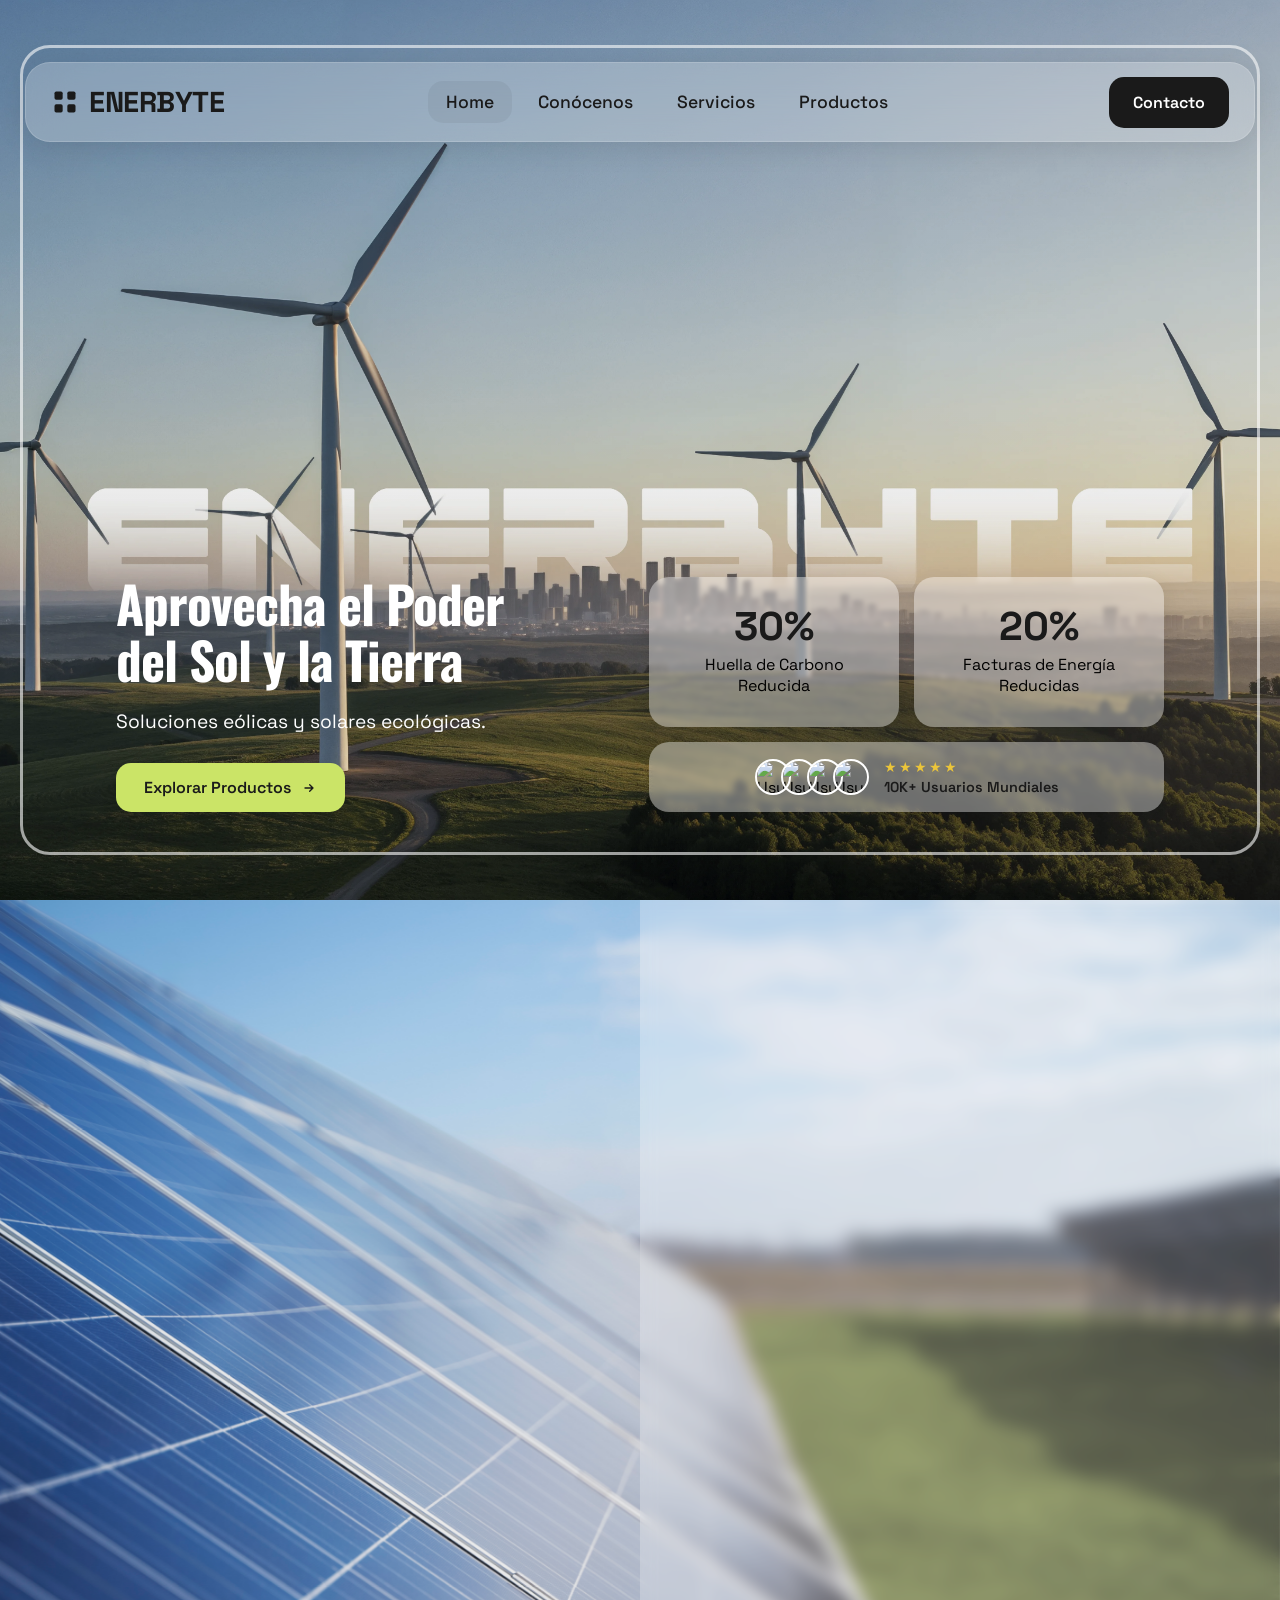
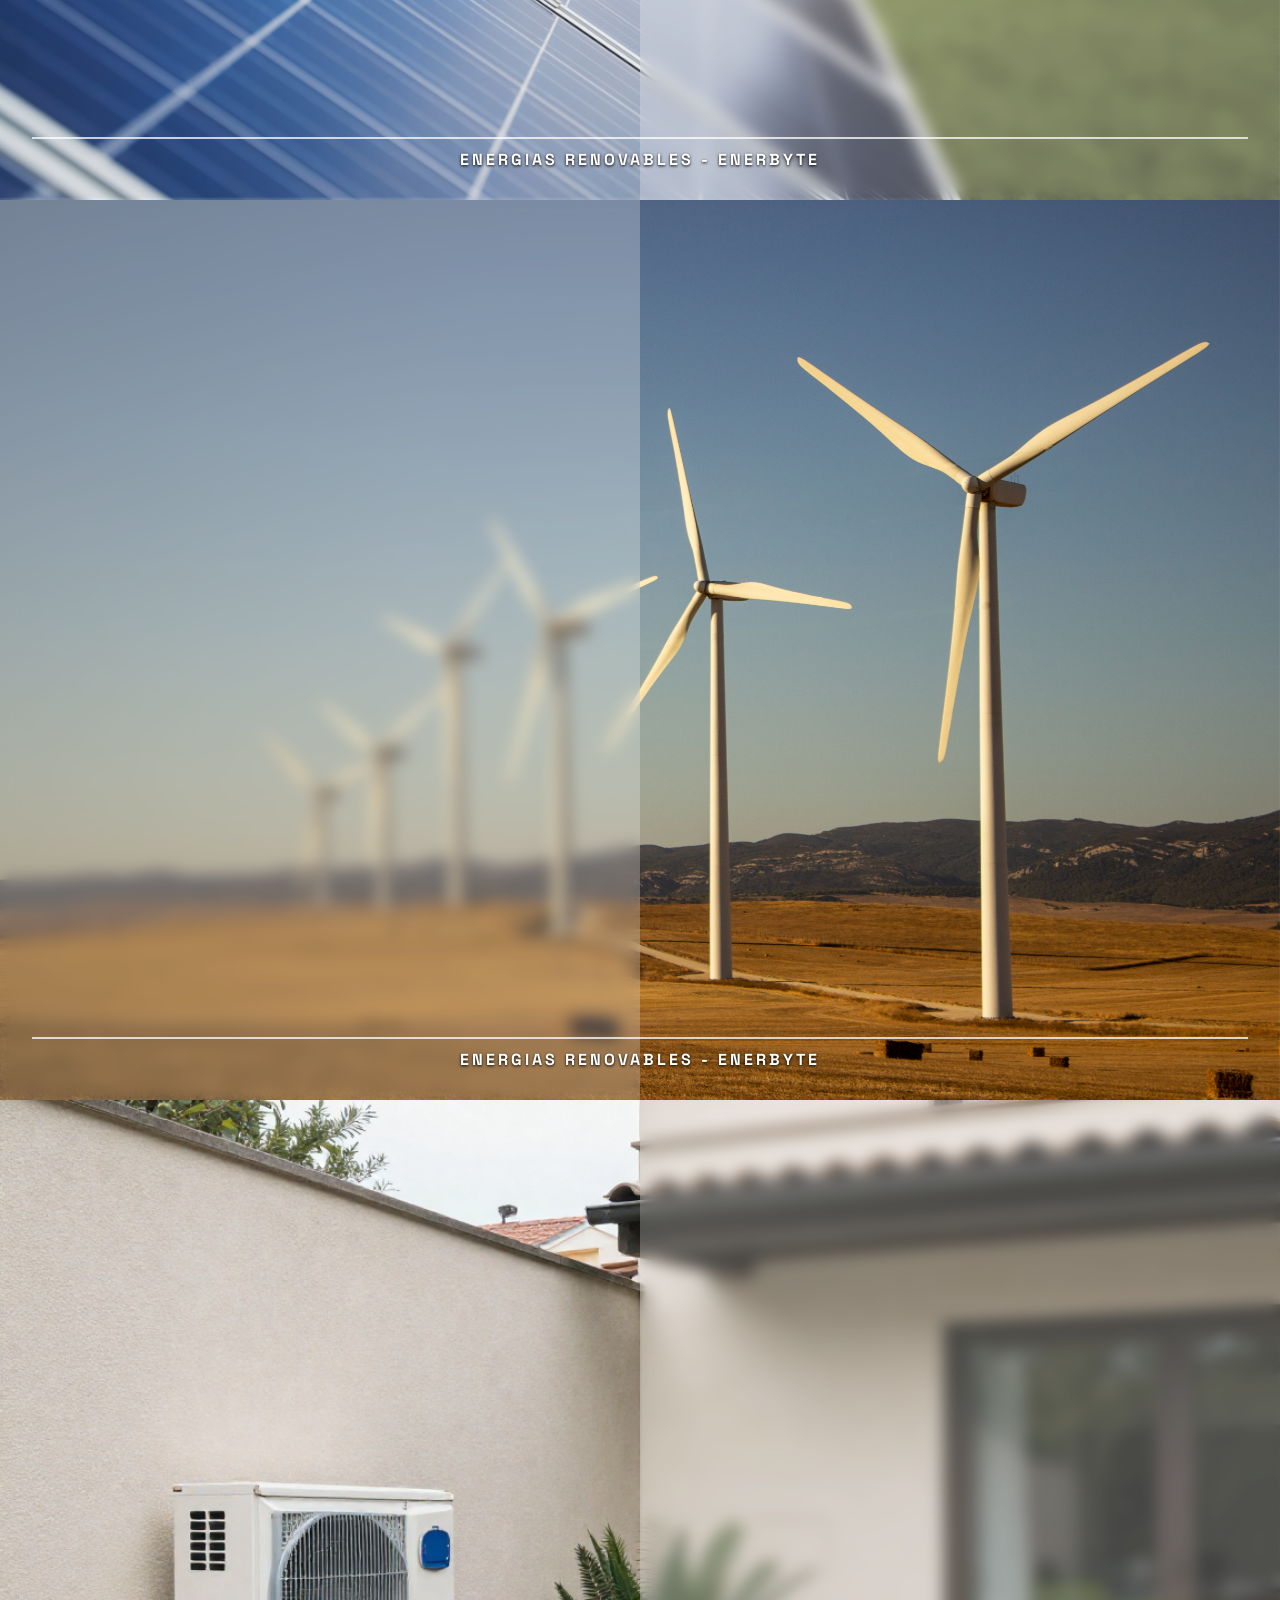
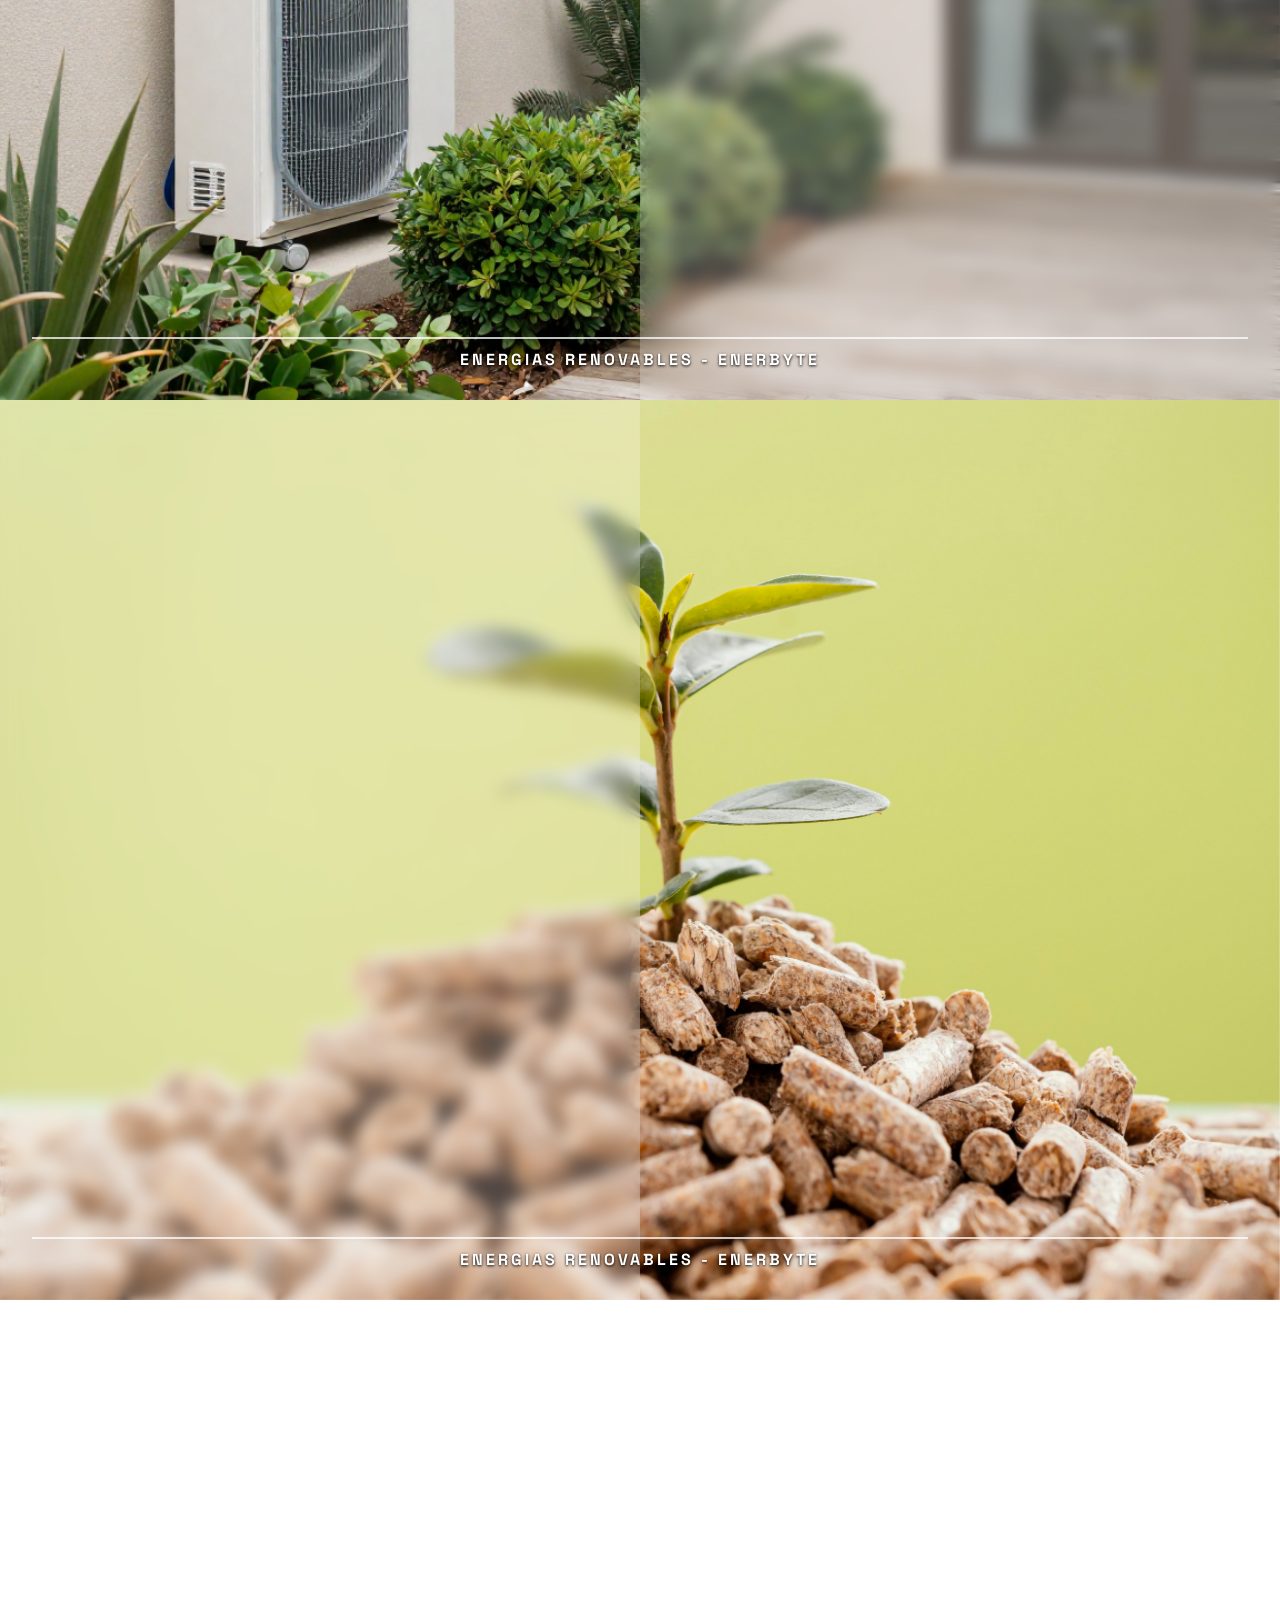
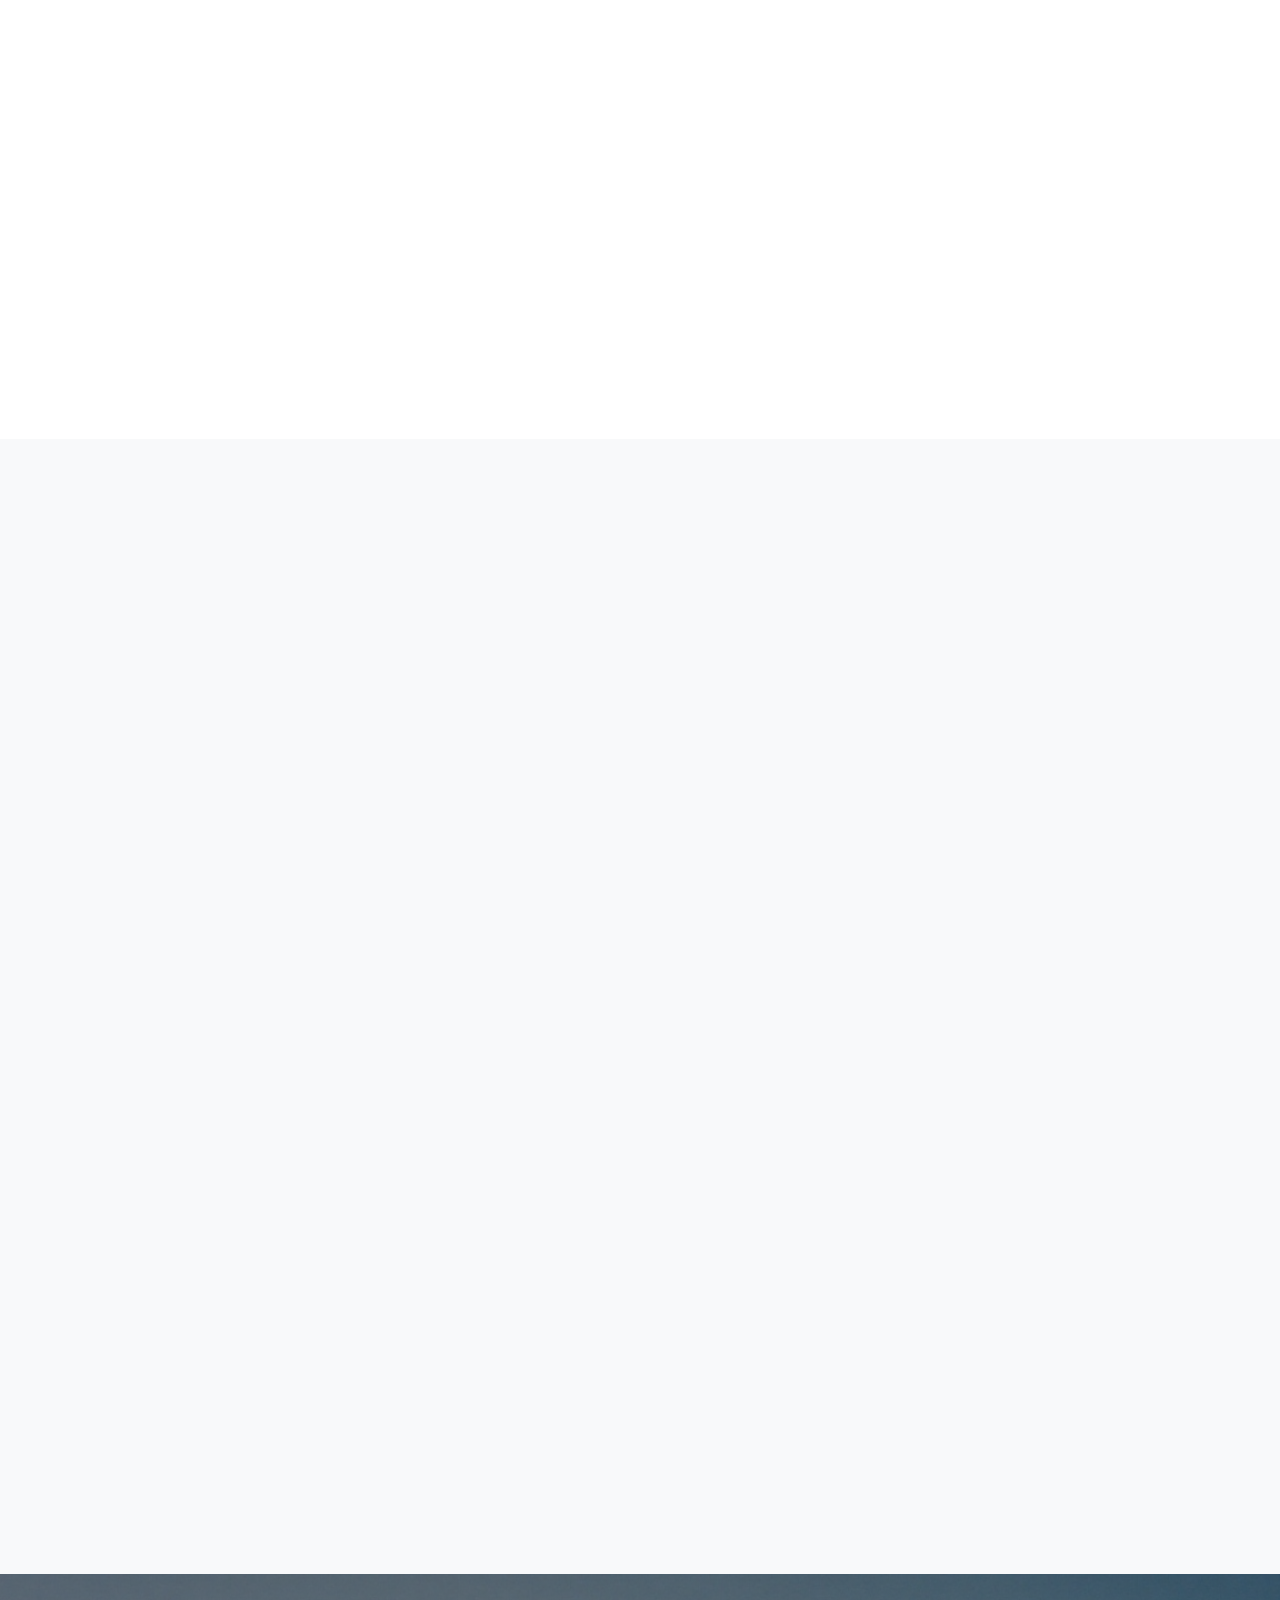
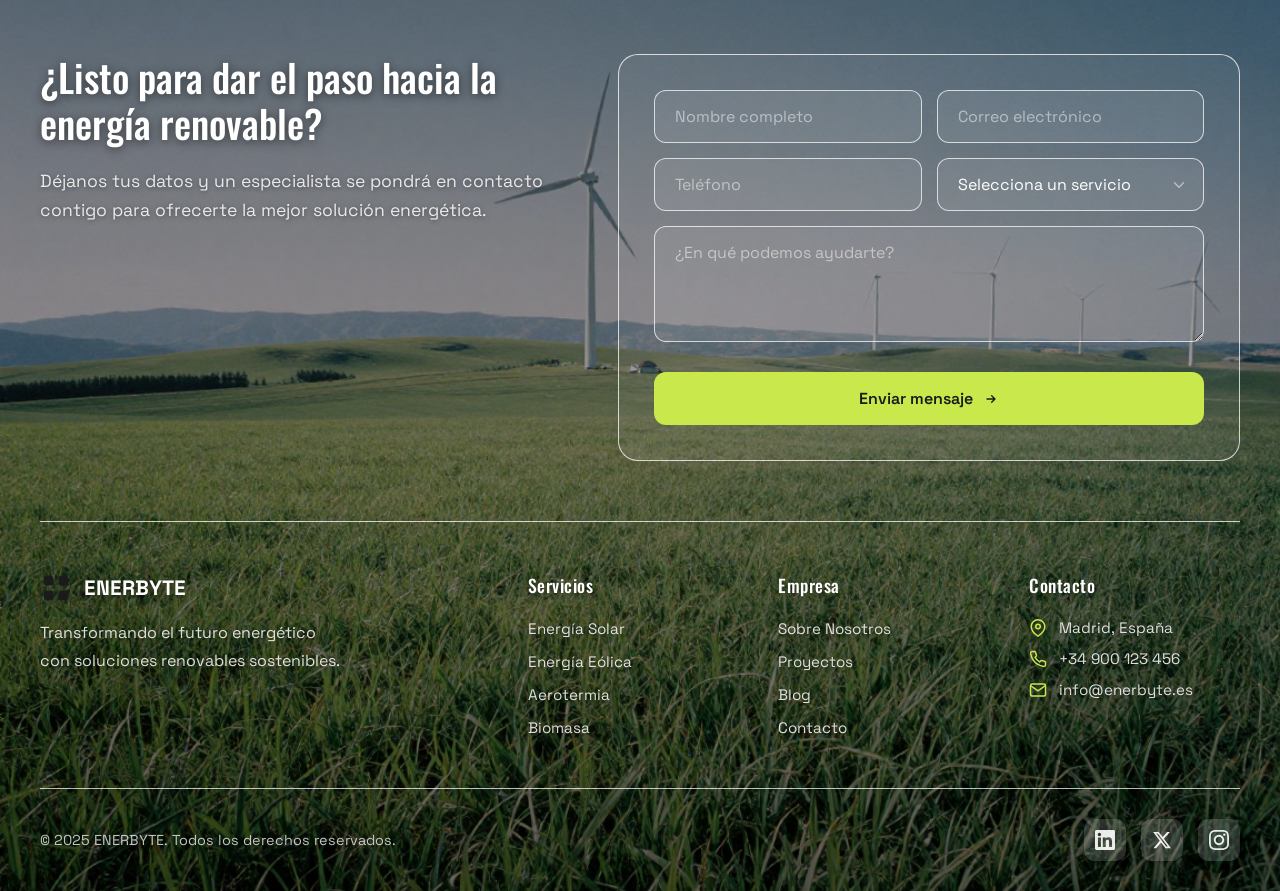
==== commit 30f1ca86: "Update title in index.html and adjust font size in styles.css" ====
--- a/index.html
+++ b/index.html
@@ -3,7 +3,7 @@
 <head>
     <meta charset="UTF-8">
     <meta name="viewport" content="width=device-width, initial-scale=1.0">
-    <title>TopSolar | Energías Renovables</title>
+    <title>ENERBYTE | Energías Renovables</title>
     <!-- Google Fonts -->
     <link rel="preconnect" href="https://fonts.googleapis.com">
     <link rel="preconnect" href="https://fonts.gstatic.com" crossorigin>
--- a/css/styles.css
+++ b/css/styles.css
@@ -850,7 +850,7 @@
     }
 
     .hero-text h1 {
-        font-size:3.3rem;
+        font-size:3rem;
         font-weight: 700;
         color: var(--color-light);
         line-height: 1.1;
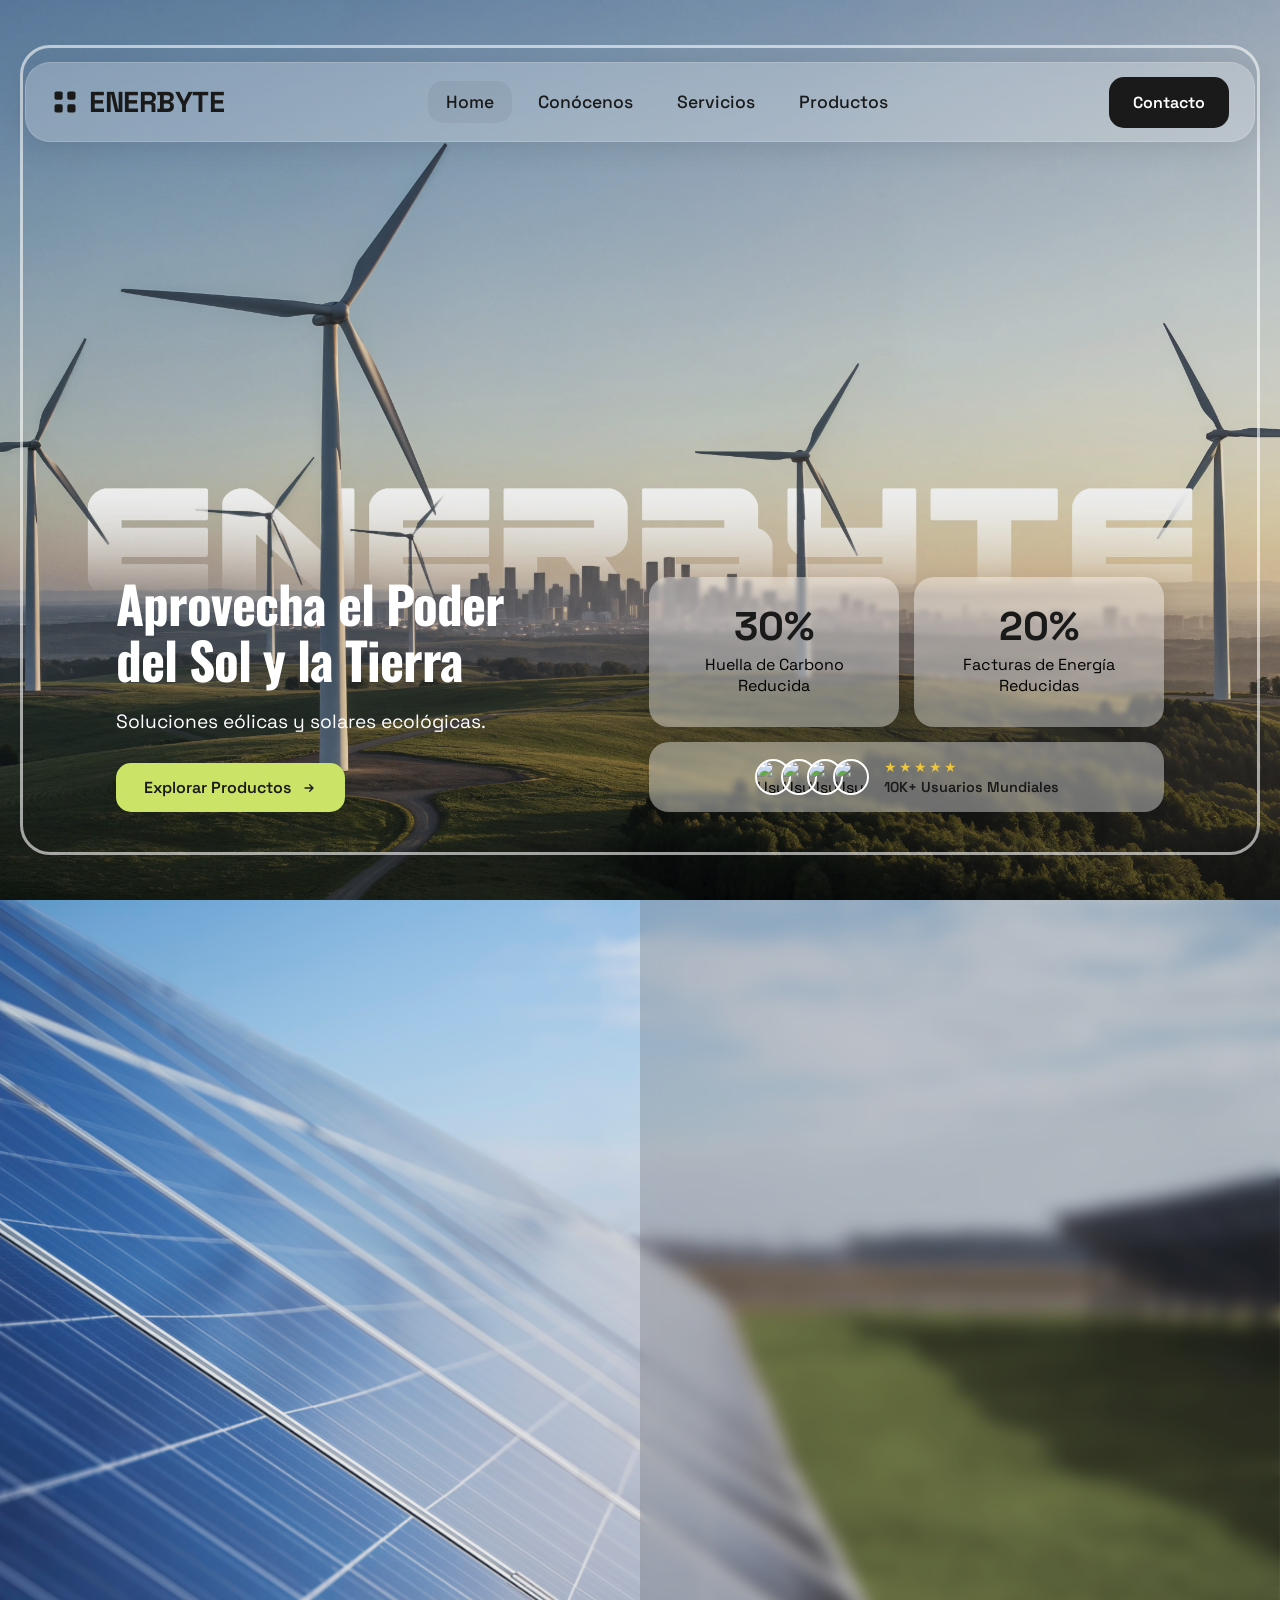
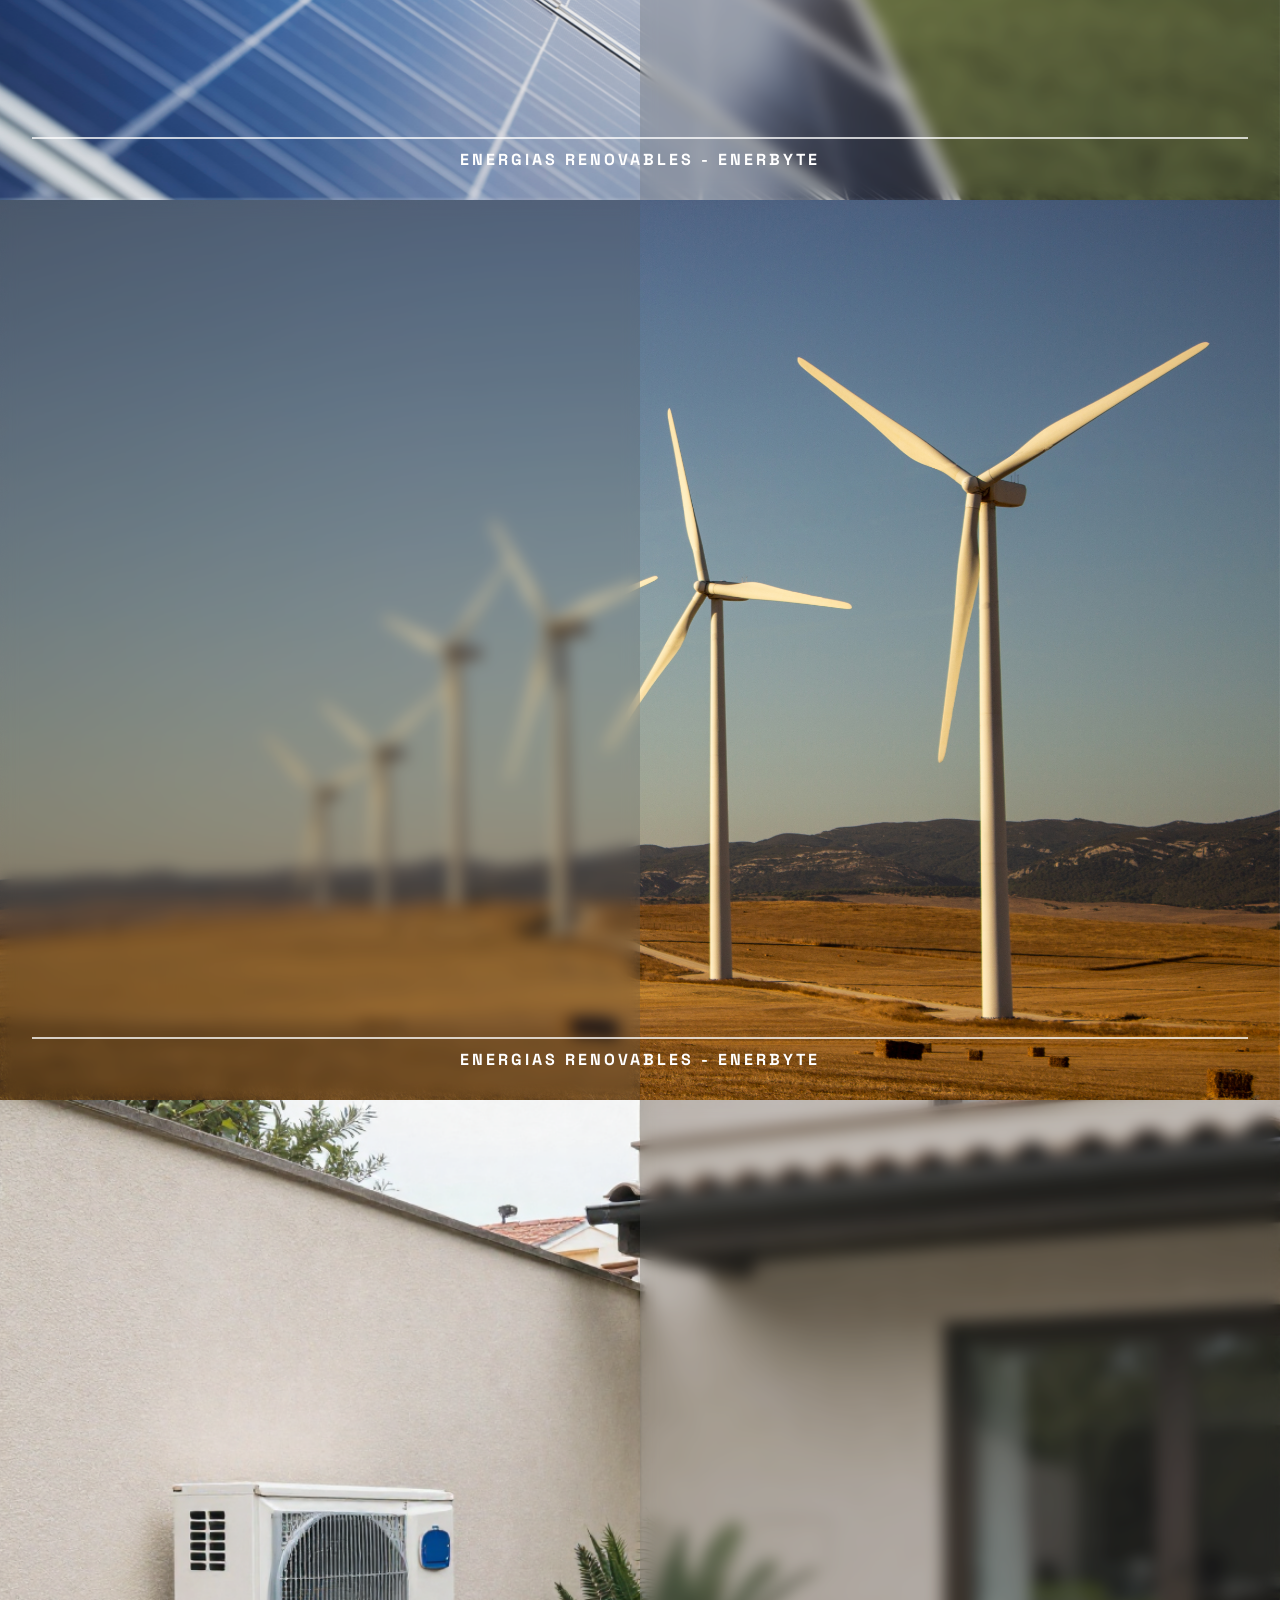
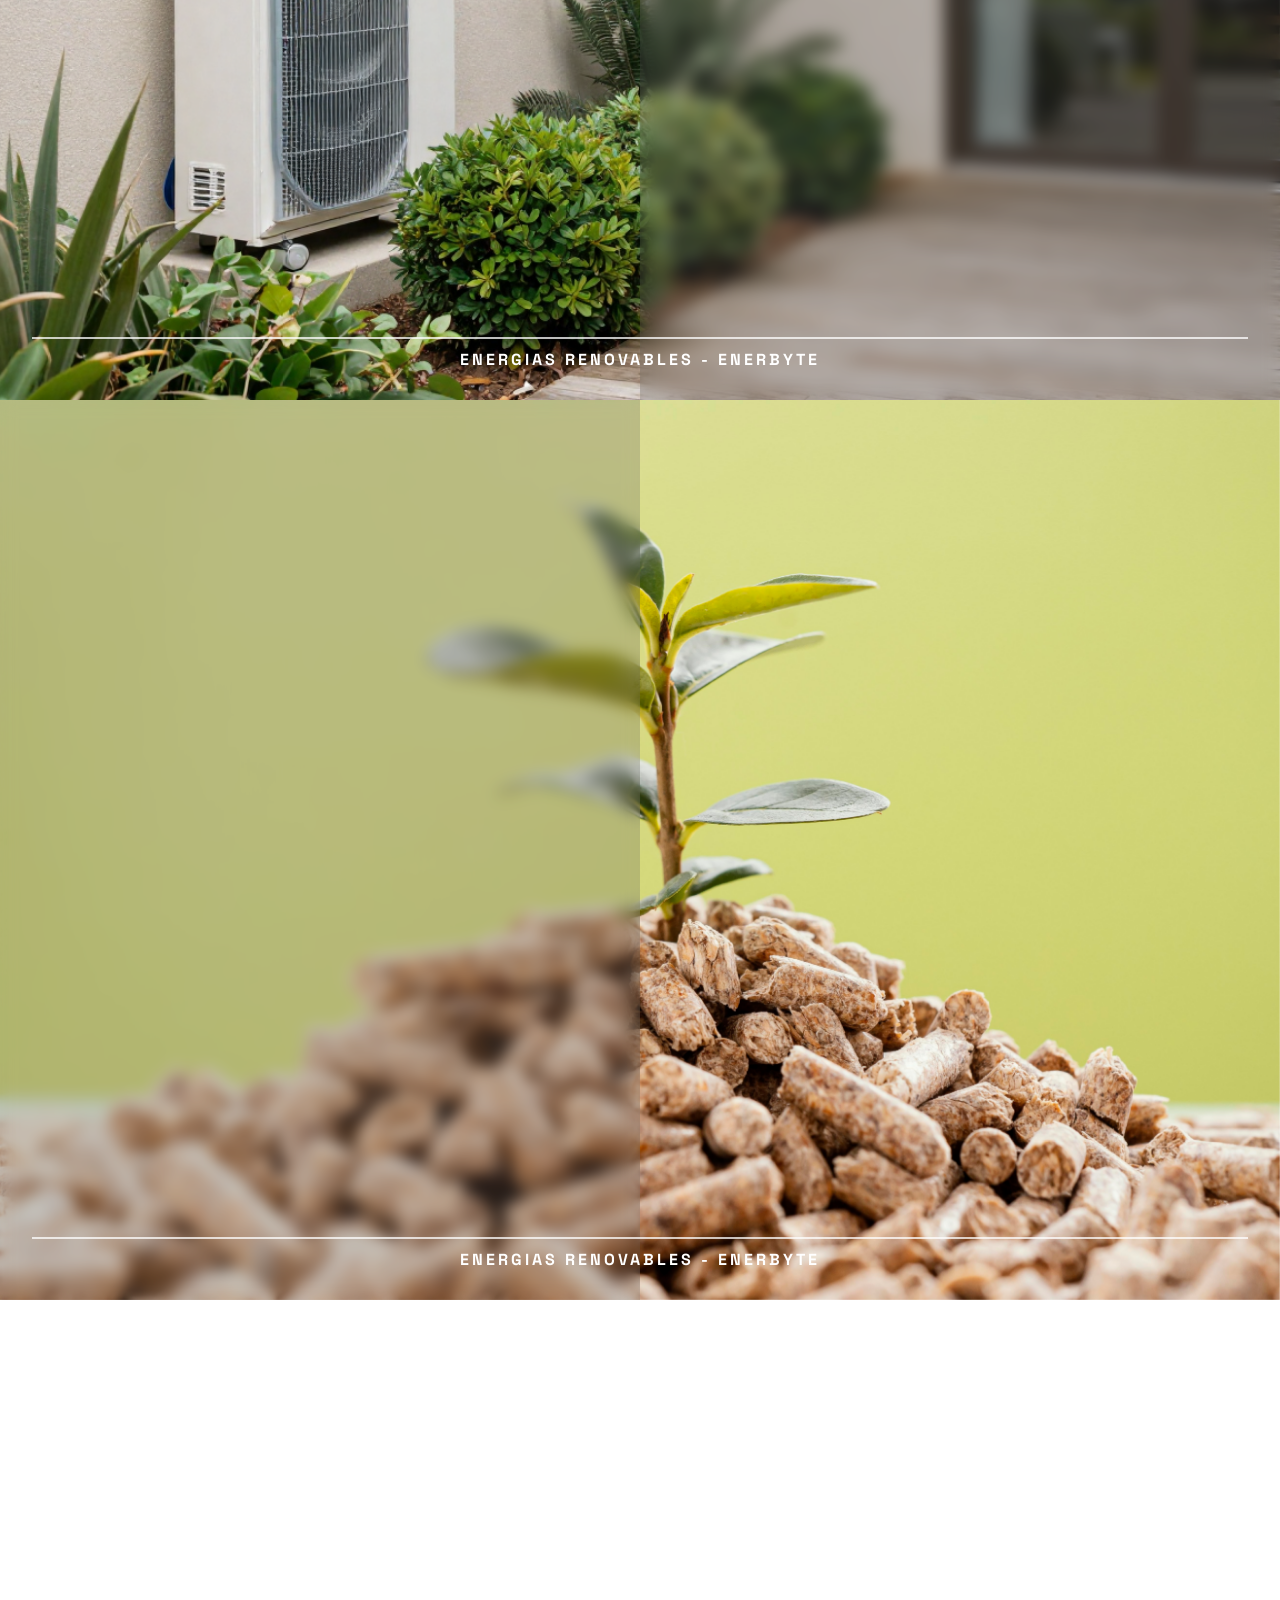
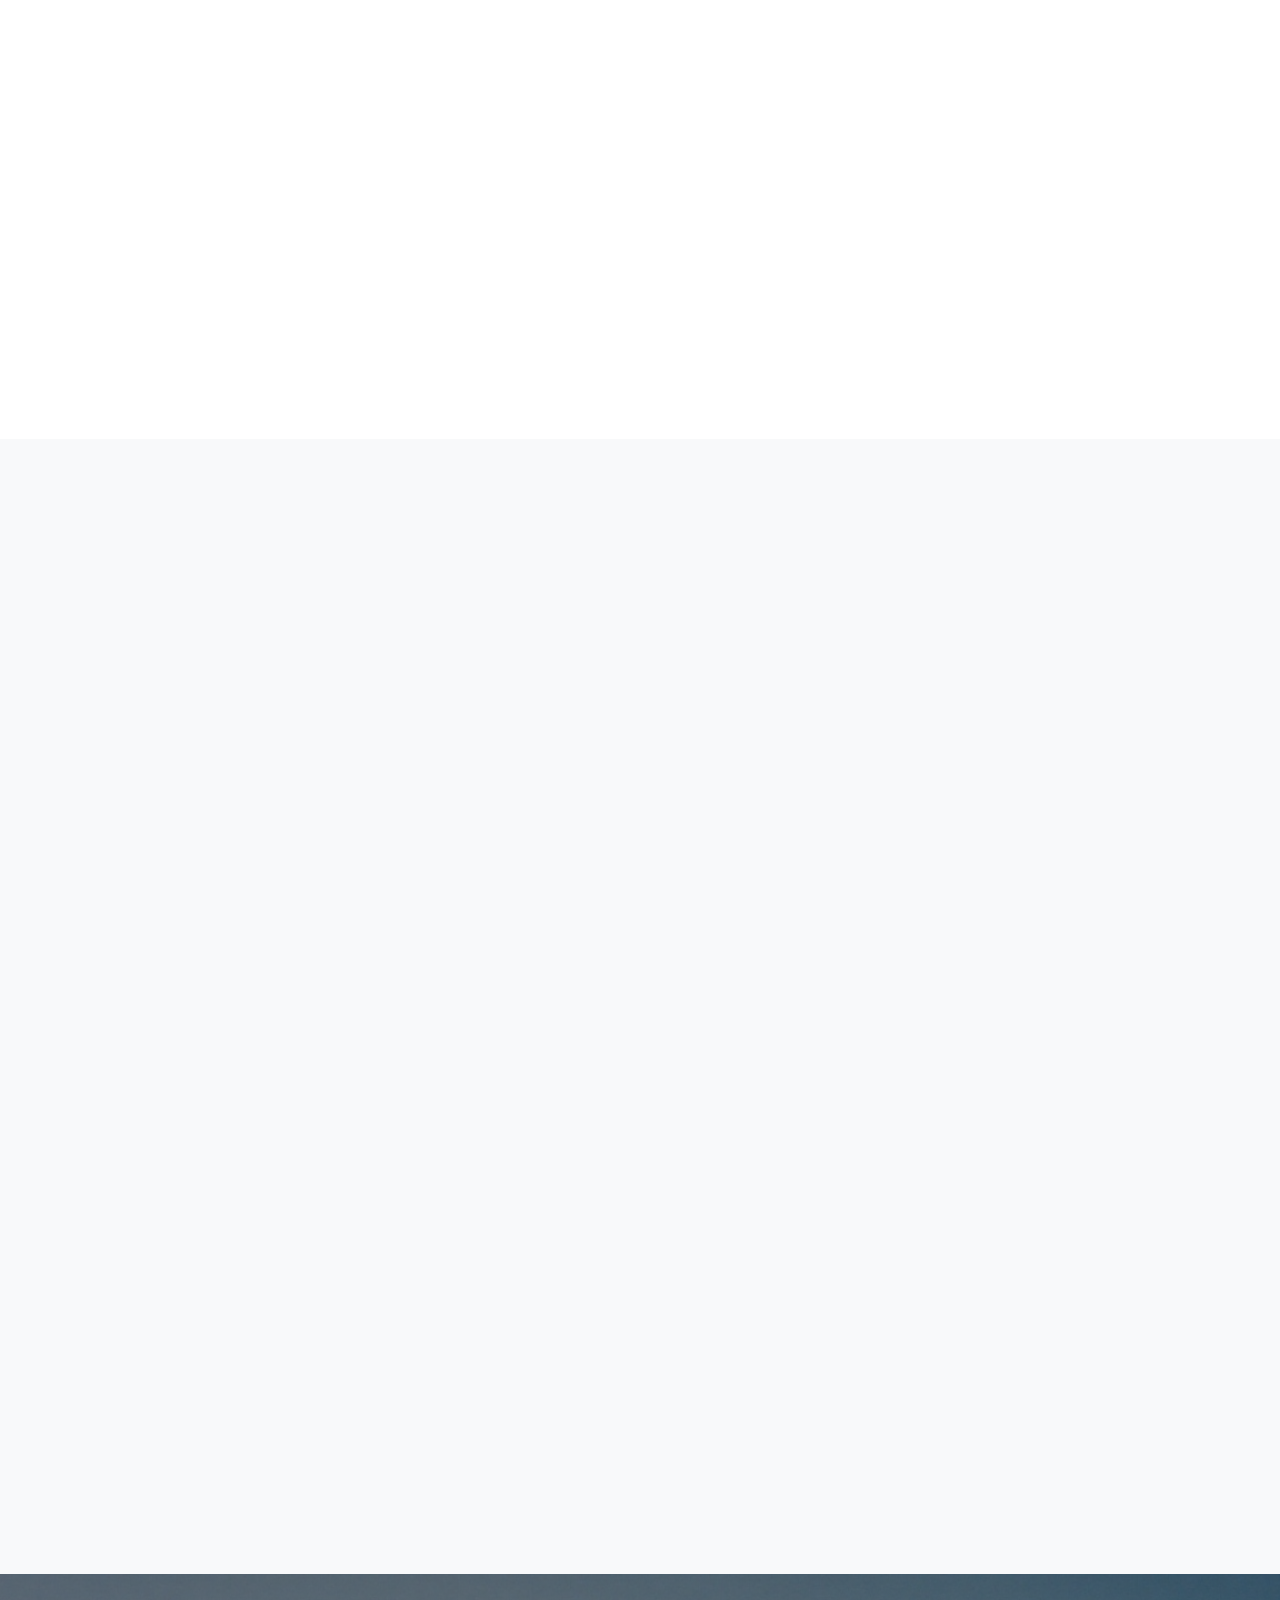
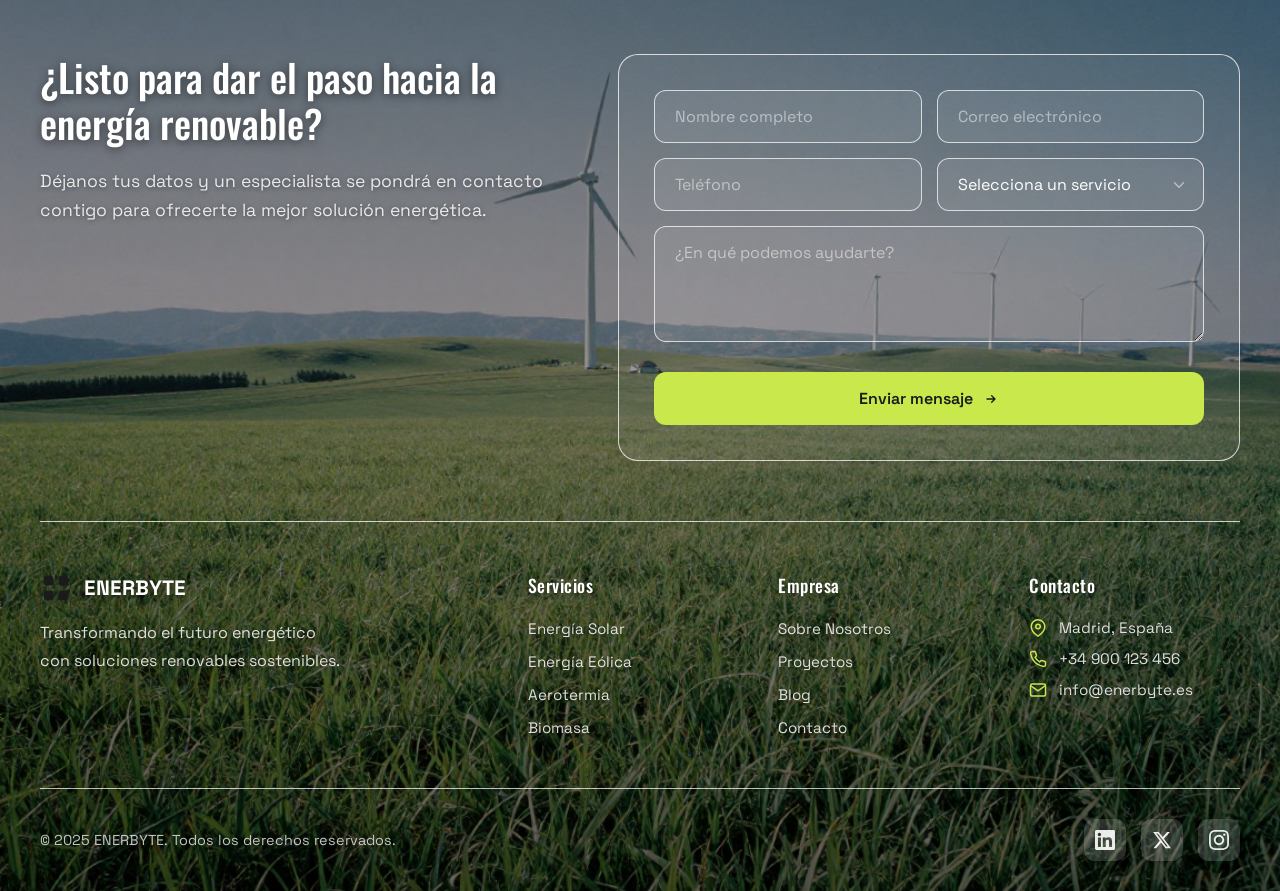
==== commit 815c951a: "Refactor index.html content for clarity, enhance navbar styles in styles.css with backdrop filter, a" ====
--- a/index.html
+++ b/index.html
@@ -127,7 +127,7 @@
                     <!-- Imagen derecha con contenido superpuesto -->
                     <div class="caja2-content">
                         <h2>ENERGÍA SOLAR<br>PARA TU HOGAR</h2>
-                        <p>La energía solar es la forma más eficiente, limpia y rentable de generar electricidad. Transformamos la luz del sol en energía real, estable y sostenible para tu hogar o negocio.</p>
+                        <p>La energía solar es la forma más eficiente, limpia y rentable de generar electricidad. Transformamos la luz del sol en energía, sostenible para tu hogar o negocio.</p>
                         <a href="./views/productos.html" class="hero-btn">Saber más</a>
                     </div>
                 </div>
--- a/css/styles.css
+++ b/css/styles.css
@@ -136,7 +136,7 @@
 
 /* ========== NAVBAR ========== */
 .navbar {
-    position: fixed;
+    position: absolute;
     top: 0;
     left: 0;
     right: 0;
@@ -307,7 +307,9 @@
 
     .nav-container {
         padding: 12px 20px;
-        background: rgba(255, 255, 255, 0.9);
+        background: var(--nav-bg);
+        backdrop-filter: blur(20px);
+        -webkit-backdrop-filter: blur(20px);
     }
 
     /* Mobile Menu Overlay */
@@ -850,7 +852,7 @@
     }
 
     .hero-text h1 {
-        font-size:3rem;
+        font-size:2.5rem;
         font-weight: 700;
         color: var(--color-light);
         line-height: 1.1;
@@ -932,7 +934,7 @@
 
 /* Panel derecho - caja con fondo blanco translúcido */
 .caja2-panel-right {
-    background: rgba(255, 255, 255, 0.25);
+    background: rgba(89, 89, 89, 0.25);
     backdrop-filter: blur(8px);
     -webkit-backdrop-filter: blur(8px);
     display: flex;
@@ -969,16 +971,17 @@
     line-height: 1.1;
     margin-bottom: 25px;
     letter-spacing: -2px;
-    text-shadow: 0 2px 10px rgba(0, 0, 0, 0.3);
+    /* text-shadow: 0 2px 10px rgba(0, 0, 0, 0.3); */
 }
 
 .caja2-content p {
     font-size: 1.4rem;
+    font-weight: 500;
     text-align: center;
     color: rgba(255, 255, 255, 0.9);
     line-height: 1.7;
     margin-bottom: 35px;
-    text-shadow: 0 1px 5px rgba(0, 0, 0, 0.455);
+    /* text-shadow: 0 1px 5px rgba(0, 0, 0, 0.455); */
     text-transform: uppercase;
 }
 
@@ -1017,7 +1020,7 @@
     font-size: 1rem;
     font-weight: bold;
     letter-spacing: 3px;
-    text-shadow: 0 1px 3px rgb(0, 0, 0);
+    /* text-shadow: 0 1px 3px rgb(0, 0, 0); */
     border-top: 2px solid rgba(255, 255, 255, 0.745);
     padding-top: 10px;
     display: inline-block;
@@ -1117,8 +1120,7 @@
 
 /* Panel izquierdo - caja con fondo blanco translúcido */
 .caja3-panel-left {
-    background: rgba(255, 255, 255, 0.25);
-    backdrop-filter: blur(8px);
+    background: rgba(89, 89, 89, 0.25);    backdrop-filter: blur(8px);
     -webkit-backdrop-filter: blur(8px);
     display: flex;
     align-items: center;
@@ -1159,16 +1161,17 @@
     line-height: 1.1;
     margin-bottom: 25px;
     letter-spacing: -2px;
-    text-shadow: 0 2px 10px rgba(0, 0, 0, 0.3);
+        /* text-shadow: 0 2px 10px rgba(0, 0, 0, 0.3); */
 }
 
 .caja3-content p {
     font-size: 1.4rem;
+    font-weight: 500;
     text-align: center;
     color: rgba(255, 255, 255, 0.9);
     line-height: 1.7;
     margin-bottom: 35px;
-    text-shadow: 0 1px 5px rgba(0, 0, 0, 0.2);
+    /* text-shadow: 0 1px 5px rgba(0, 0, 0, 0.2); */
     text-transform: uppercase;
 }
 
@@ -1191,7 +1194,7 @@
     font-size: 1rem;
     font-weight: bold;
     letter-spacing: 3px;
-    text-shadow: 0 1px 3px rgb(0, 0, 0);
+    /* text-shadow: 0 1px 3px rgb(0, 0, 0); */
     border-top: 2px solid rgba(255, 255, 255, 0.745);
     padding-top: 10px;
     display: inline-block;
@@ -1307,7 +1310,7 @@
 
 /* Panel derecho - caja con fondo translúcido */
 .caja4-panel-right {
-    background: rgba(255, 255, 255, 0.25);
+    background: rgba(89, 89, 89, 0.25);
     backdrop-filter: blur(8px);
     -webkit-backdrop-filter: blur(8px);
     display: flex;
@@ -1344,16 +1347,17 @@
     line-height: 1.1;
     margin-bottom: 25px;
     letter-spacing: -2px;
-    text-shadow: 0 2px 10px rgba(0, 0, 0, 0.3);
+    /* text-shadow: 0 2px 10px rgba(0, 0, 0, 0.3); */
 }
 
 .caja4-content p {
     font-size: 1.4rem;
+    font-weight: 500;
     text-align: center;
     color: rgba(255, 255, 255, 0.9);
     line-height: 1.7;
     margin-bottom: 35px;
-    text-shadow: 0 1px 5px rgba(0, 0, 0, 0.455);
+    /* text-shadow: 0 1px 5px rgba(0, 0, 0, 0.455); */
     text-transform: uppercase;
 }
 
@@ -1376,7 +1380,7 @@
     font-size: 1rem;
     font-weight: bold;
     letter-spacing: 3px;
-    text-shadow: 0 1px 3px rgb(0, 0, 0);
+    /* text-shadow: 0 1px 3px rgb(0, 0, 0); */
     border-top: 2px solid rgba(255, 255, 255, 0.745);
     padding-top: 10px;
     display: inline-block;
@@ -1476,7 +1480,7 @@
 
 /* Panel izquierdo - caja con fondo blanco translúcido */
 .caja5-panel-left {
-    background: rgba(255, 255, 255, 0.25);
+    background: rgba(89, 89, 89, 0.25);
     backdrop-filter: blur(8px);
     -webkit-backdrop-filter: blur(8px);
     display: flex;
@@ -1518,16 +1522,17 @@
     line-height: 1.1;
     margin-bottom: 25px;
     letter-spacing: -2px;
-    text-shadow: 0 2px 10px rgba(0, 0, 0, 0.3);
+    /* text-shadow: 0 2px 10px rgba(0, 0, 0, 0.3); */
 }
 
 .caja5-content p {
     font-size: 1.4rem;
+    font-weight: 500;
     text-align: center;
     color: rgba(255, 255, 255, 0.9);
     line-height: 1.7;
     margin-bottom: 35px;
-    text-shadow: 0 1px 5px rgba(0, 0, 0, 0.455);
+    /* text-shadow: 0 1px 5px rgba(0, 0, 0, 0.455); */
     text-transform: uppercase;
 }
 
@@ -1550,7 +1555,7 @@
     font-size: 1rem;
     font-weight: bold;
     letter-spacing: 3px;
-    text-shadow: 0 1px 3px rgb(0, 0, 0);
+    /* text-shadow: 0 1px 3px rgb(0, 0, 0); */
     border-top: 2px solid rgba(255, 255, 255, 0.745);
     padding-top: 10px;
     display: inline-block;
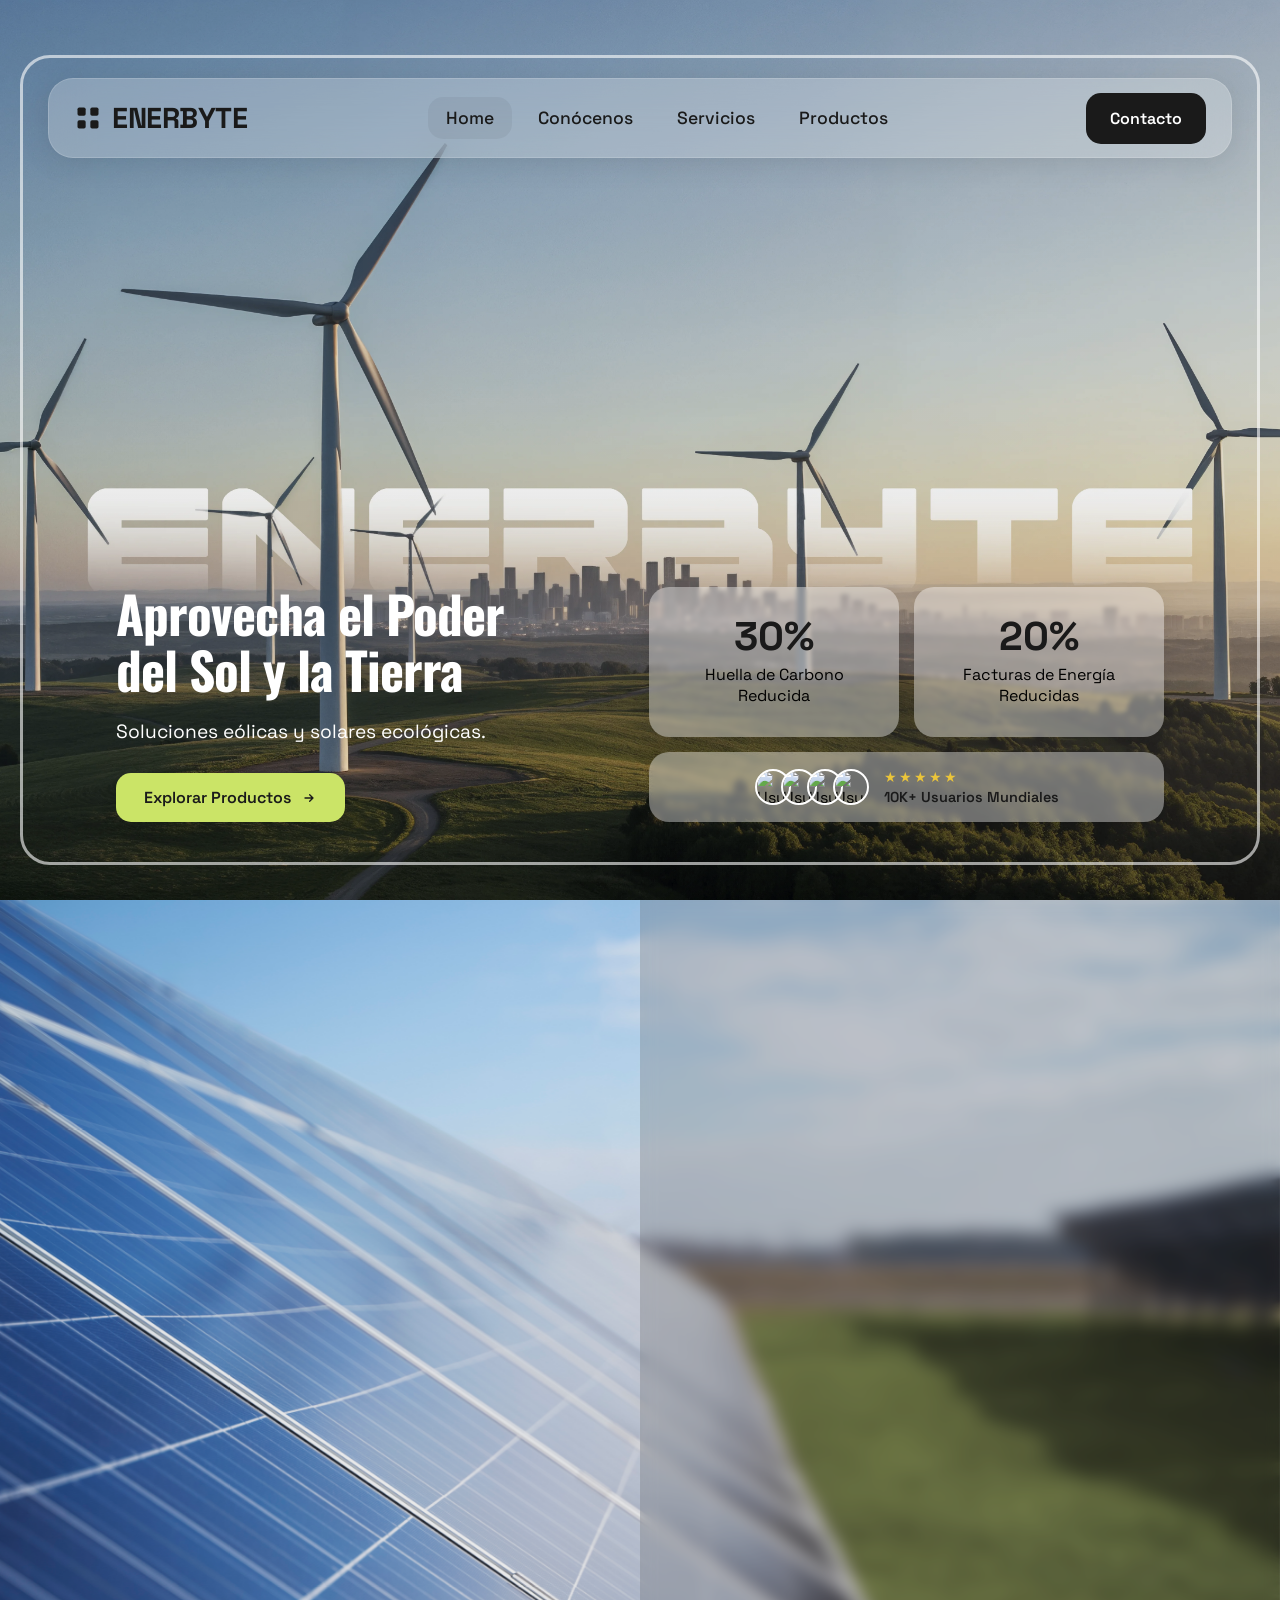
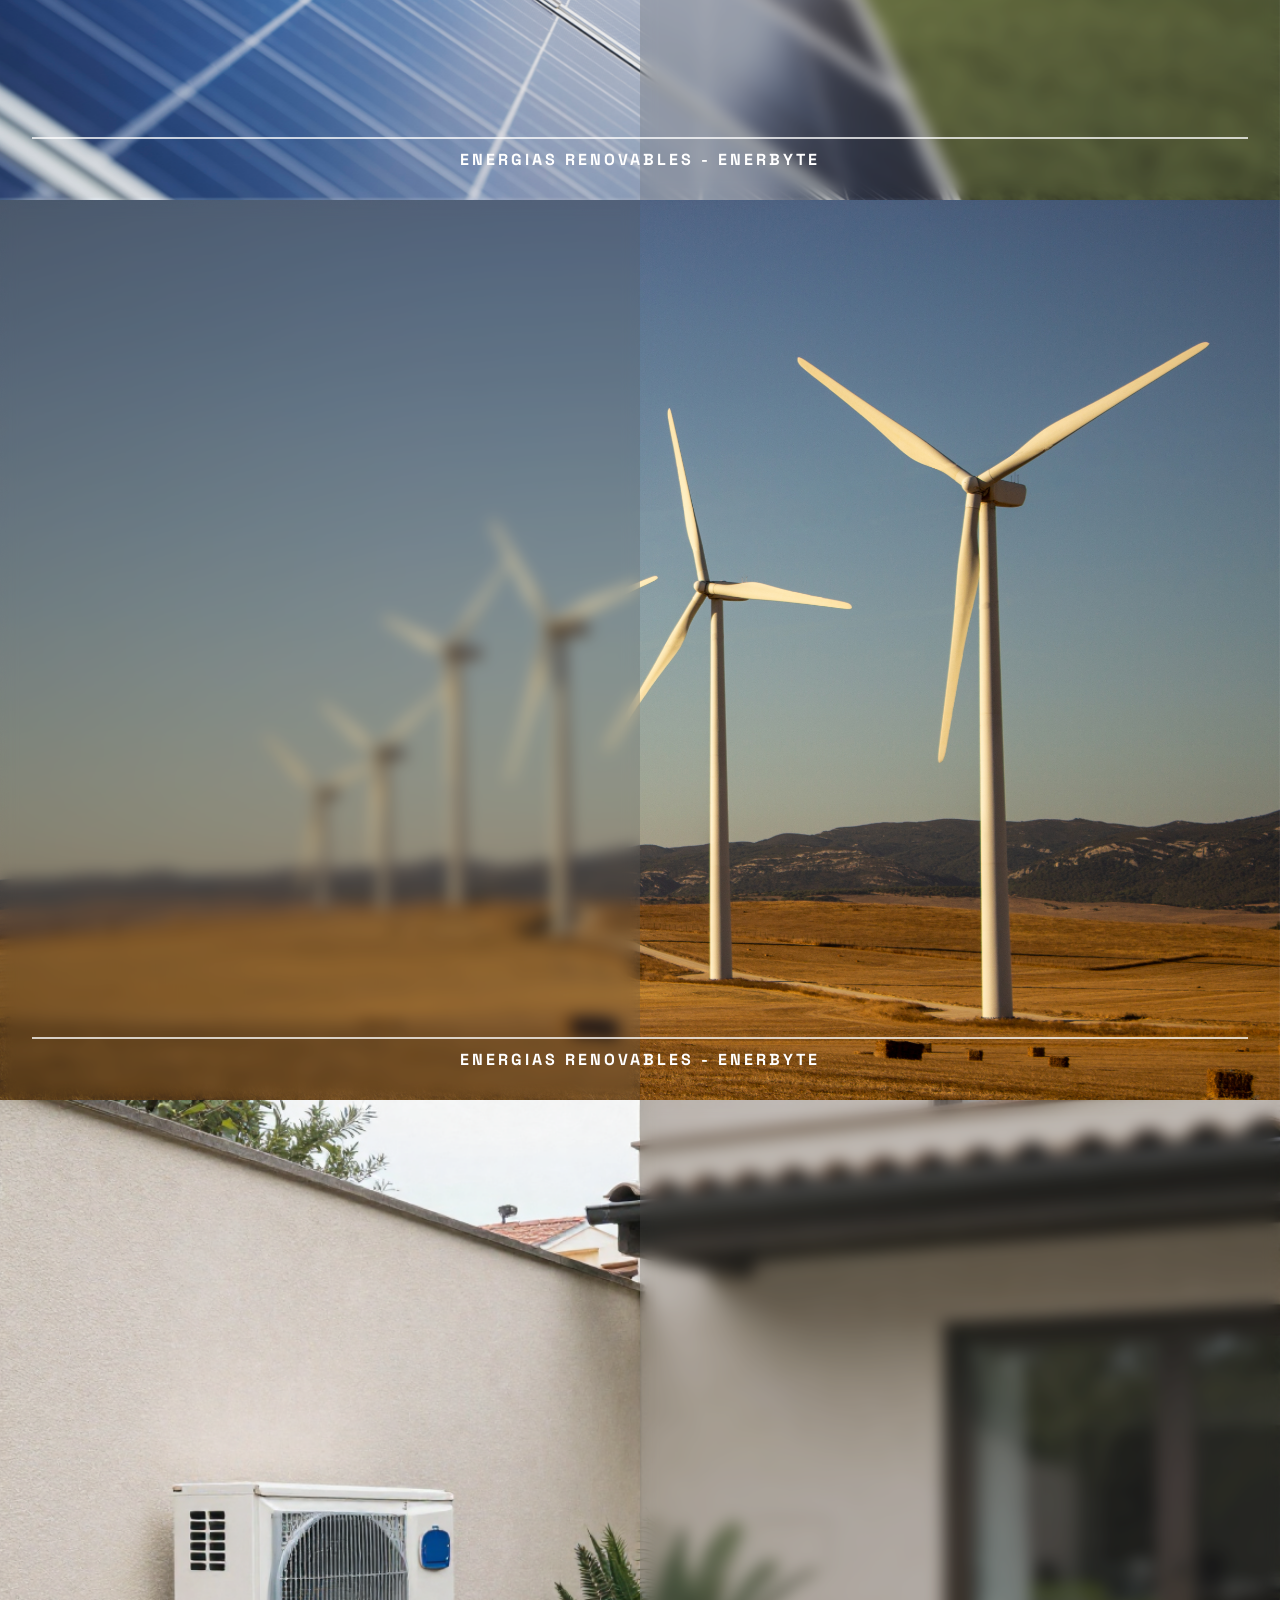
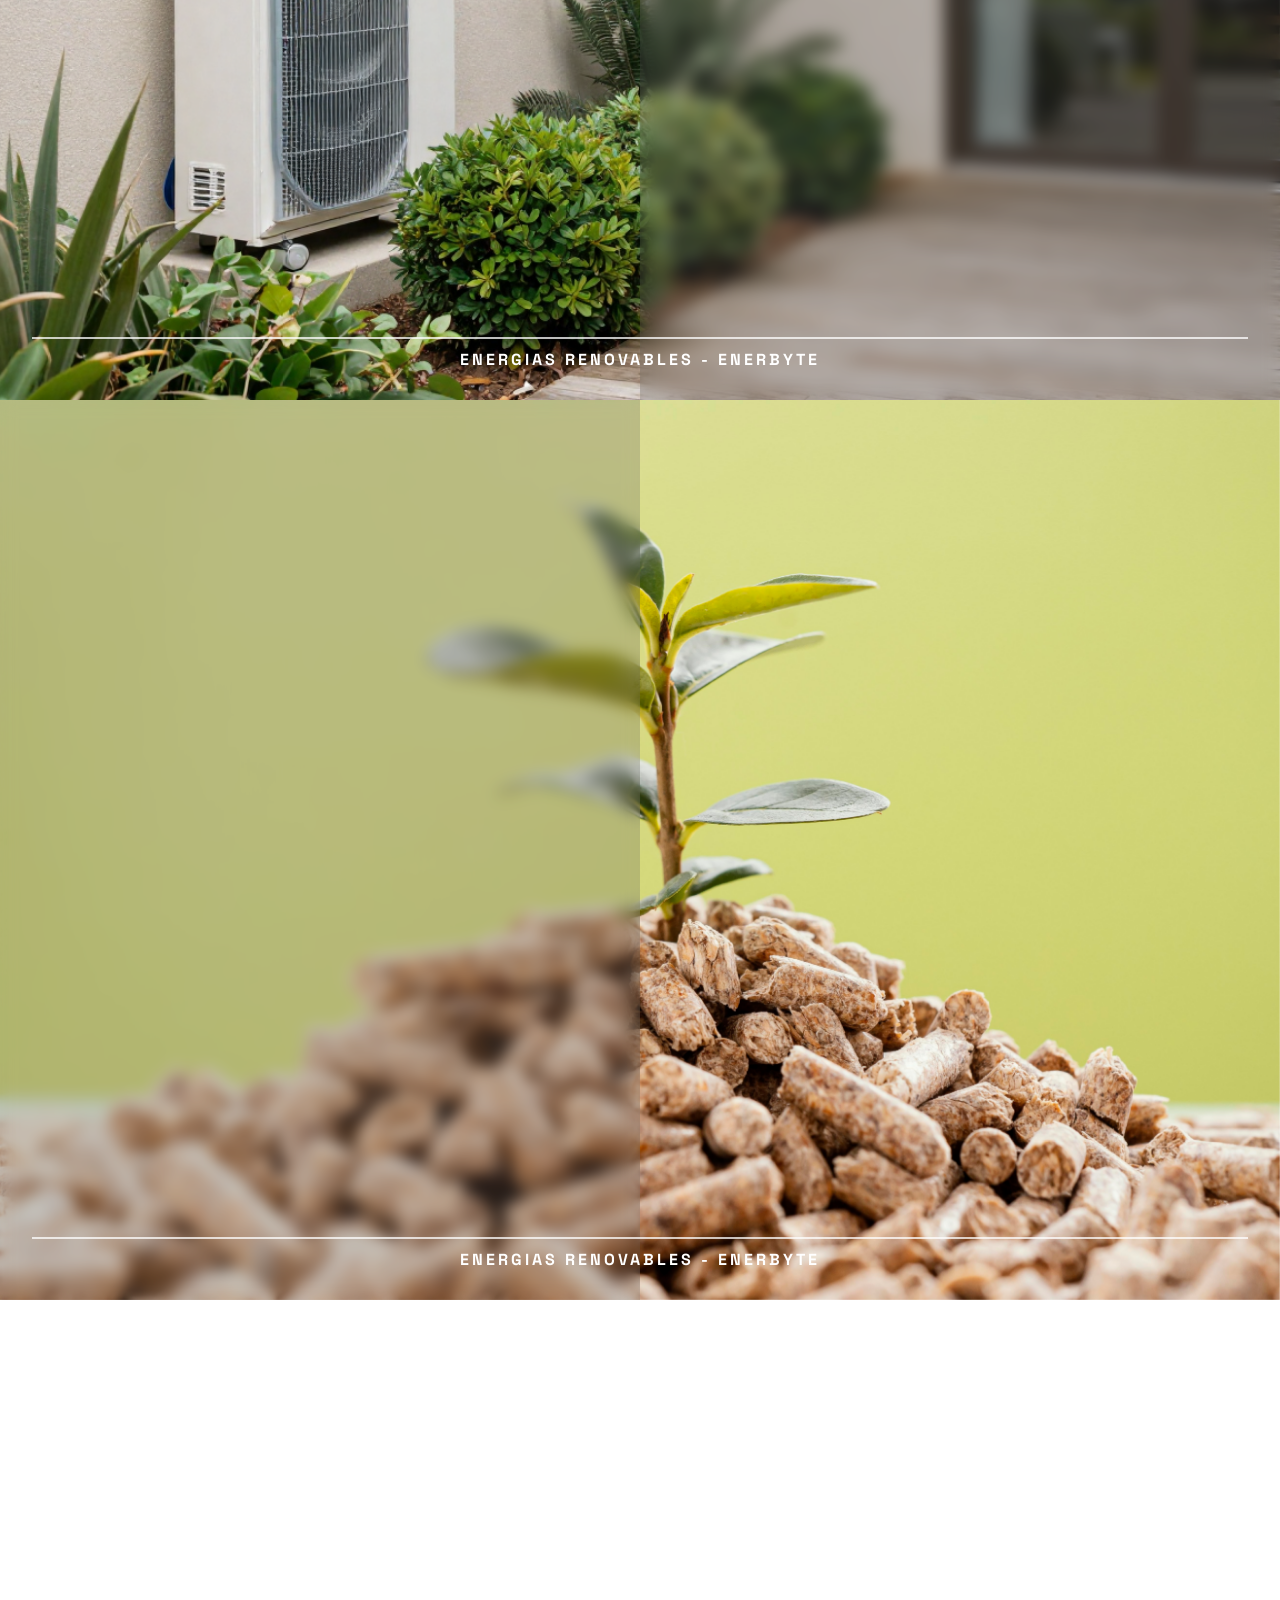
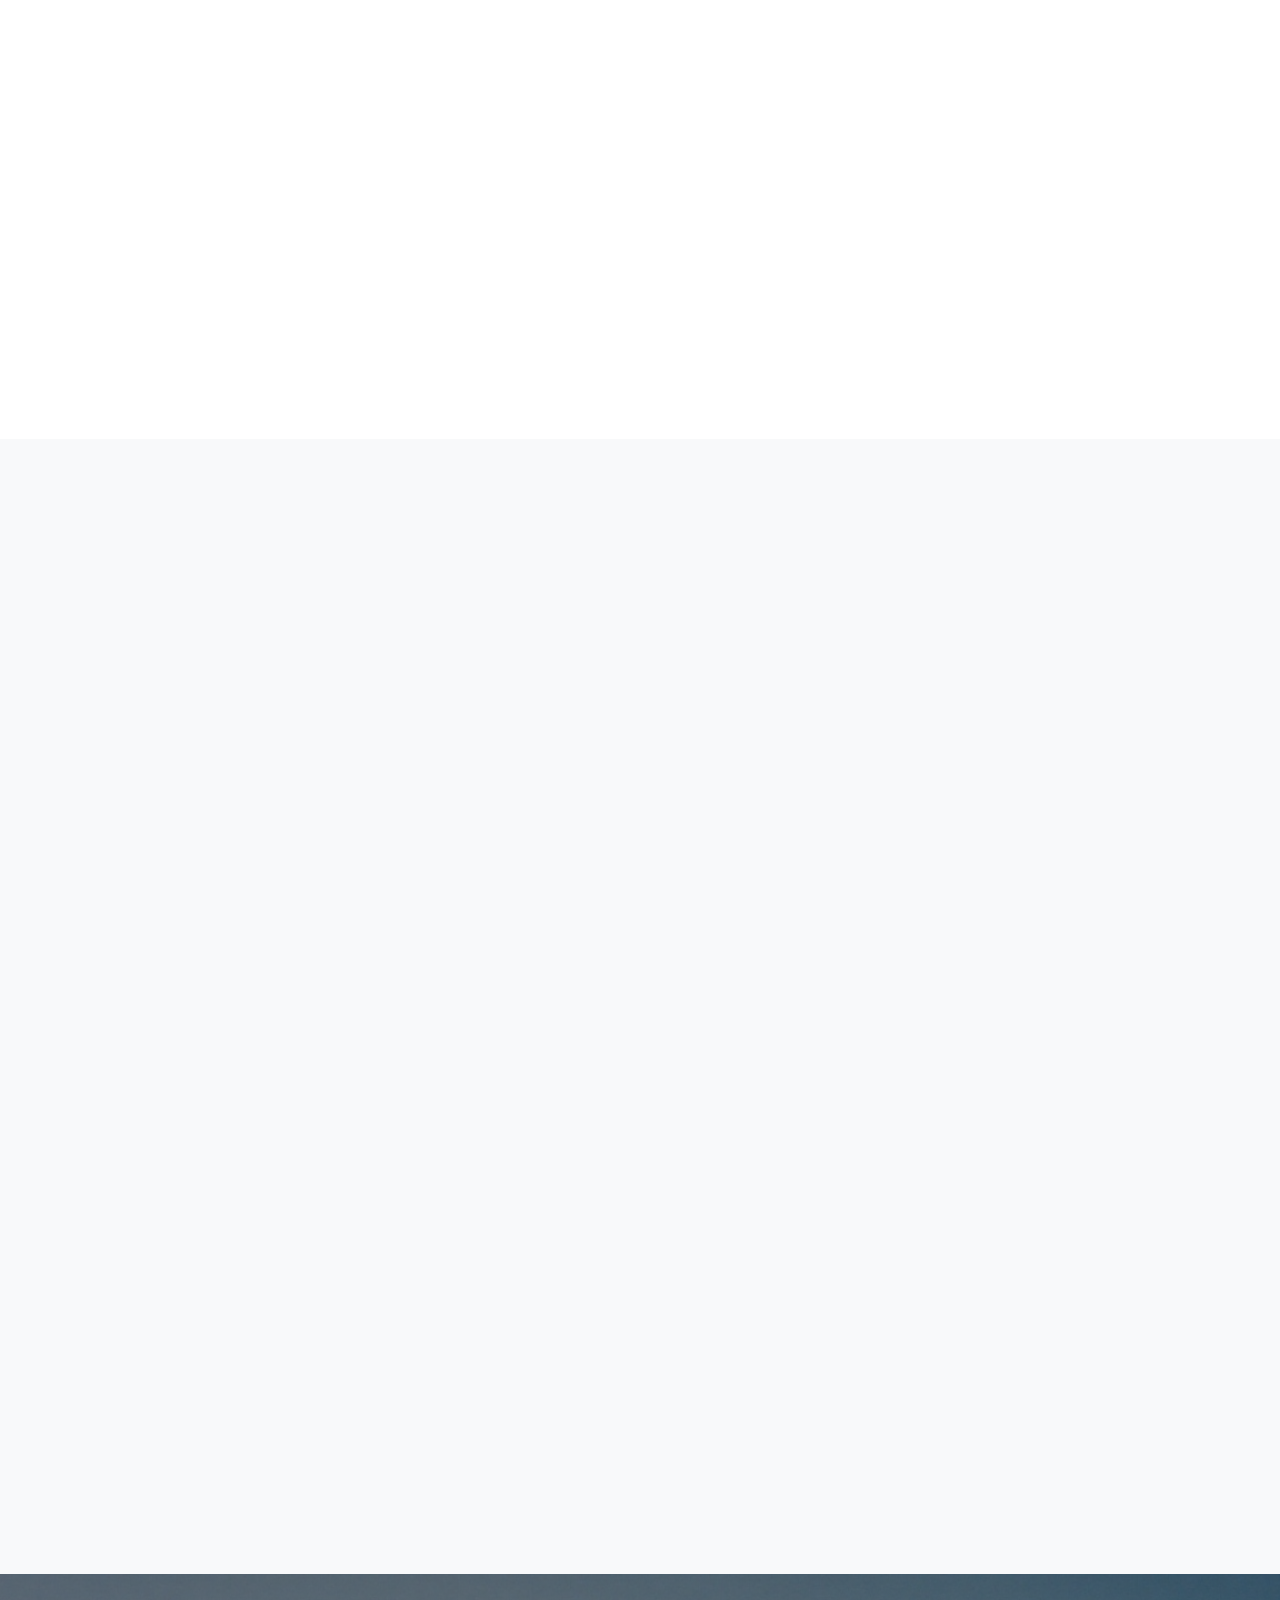
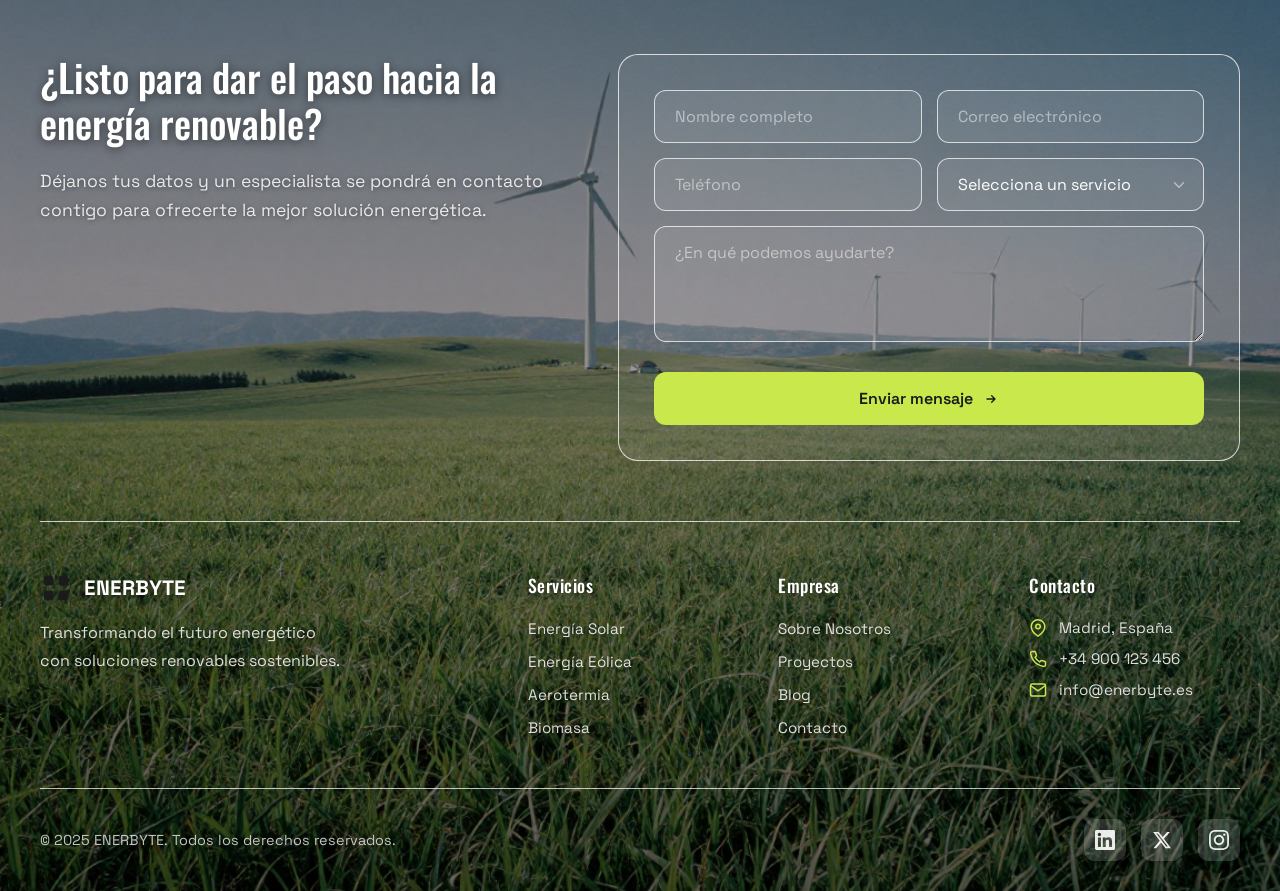
==== commit 14bd0a61: "Refactor index.html to relocate navbar within the main section for better structure, update padding " ====
--- a/index.html
+++ b/index.html
@@ -15,54 +15,53 @@
 </head>
 <body data-scroll-container>
 
-    <header>
-        <!-- Navbar fijo -->
-        <nav class="navbar">
-            <div class="nav-container">
-                <!-- Logo -->
-                <a href="#" class="nav-logo">
-                    <svg class="logo-icon" viewBox="0 0 24 24" fill="none" xmlns="http://www.w3.org/2000/svg">
-                        <rect x="3" y="3" width="7" height="7" rx="1.5" fill="currentColor"/>
-                        <rect x="14" y="3" width="7" height="7" rx="1.5" fill="currentColor"/>
-                        <rect x="3" y="14" width="7" height="7" rx="1.5" fill="currentColor"/>
-                        <rect x="14" y="14" width="7" height="7" rx="1.5" fill="currentColor"/>
-                    </svg>
-                    <span>ENERBYTE</span>
-                </a>
-
-                <!-- Menu Links -->
-                <ul class="nav-menu">
-                    <li class="nav-item">
-                        <a href="#" class="nav-link active">Home</a>
-                    </li>
-                    <li class="nav-item">
-                        <a href="./views/conocenos.html" class="nav-link">Conócenos</a>
-                    </li>
-                    <li class="nav-item">
-                        <a href="#servicios" class="nav-link">Servicios</a>
-                    </li>
-                    <li class="nav-item">
-                        <a href="./views/productos.html" class="nav-link">Productos</a>
-                    </li>
-                    <li class="nav-item nav-item-mobile">
-                        <a href="./views/contacto.html" class="nav-cta-mobile">Contacto</a>
-                    </li>
-                </ul>
-
-                <!-- CTA Button -->
-                <a href="./views/contacto.html" class="nav-cta">Contacto</a>
-
-                <!-- Mobile Menu Toggle -->
-                <button class="nav-toggle" aria-label="Abrir menú">
-                    <span class="hamburger"></span>
-                </button>
-            </div>
-        </nav>
-    </header>
+    <header></header>
     <main>
         <section id="seccion1" class="hero" data-scroll-section>
             <!-- Caja contenedora principal con borde -->
             <div class="hero-container">
+                <!-- Navbar dentro del contenedor -->
+                <nav class="navbar">
+                    <div class="nav-container">
+                        <!-- Logo -->
+                        <a href="#" class="nav-logo">
+                            <svg class="logo-icon" viewBox="0 0 24 24" fill="none" xmlns="http://www.w3.org/2000/svg">
+                                <rect x="3" y="3" width="7" height="7" rx="1.5" fill="currentColor"/>
+                                <rect x="14" y="3" width="7" height="7" rx="1.5" fill="currentColor"/>
+                                <rect x="3" y="14" width="7" height="7" rx="1.5" fill="currentColor"/>
+                                <rect x="14" y="14" width="7" height="7" rx="1.5" fill="currentColor"/>
+                            </svg>
+                            <span>ENERBYTE</span>
+                        </a>
+
+                        <!-- Menu Links -->
+                        <ul class="nav-menu">
+                            <li class="nav-item">
+                                <a href="#" class="nav-link active">Home</a>
+                            </li>
+                            <li class="nav-item">
+                                <a href="./views/conocenos.html" class="nav-link">Conócenos</a>
+                            </li>
+                            <li class="nav-item">
+                                <a href="#servicios" class="nav-link">Servicios</a>
+                            </li>
+                            <li class="nav-item">
+                                <a href="./views/productos.html" class="nav-link">Productos</a>
+                            </li>
+                            <li class="nav-item nav-item-mobile">
+                                <a href="./views/contacto.html" class="nav-cta-mobile">Contacto</a>
+                            </li>
+                        </ul>
+
+                        <!-- CTA Button -->
+                        <a href="./views/contacto.html" class="nav-cta">Contacto</a>
+
+                        <!-- Mobile Menu Toggle -->
+                        <button class="nav-toggle" aria-label="Abrir menú">
+                            <span class="hamburger"></span>
+                        </button>
+                    </div>
+                </nav>
                 
                 <!-- Contenido del hero -->
                 <div class="hero-content">
--- a/css/styles.css
+++ b/css/styles.css
@@ -136,14 +136,8 @@
 
 /* ========== NAVBAR ========== */
 .navbar {
-    position: absolute;
-    top: 0;
-    left: 0;
-    right: 0;
     z-index: 9999;
     padding: 20px 25px;
-    margin-top: 3.3%;
-    
 }
 
 .nav-container {
@@ -507,6 +501,7 @@
     background-size: cover;
     filter:saturate(0.8);
     padding: 20px;
+    padding-top: 40px;
     position: relative;
     overflow: hidden;
 }
@@ -2537,20 +2532,7 @@
 }
 
 /* ========== MEJORAS VISUALES PARA NAVBAR ========== */
-.navbar {
-    animation: slideDown 0.6s ease-out;
-}
-
-@keyframes slideDown {
-    from {
-        transform: translateY(-100%);
-        opacity: 0;
-    }
-    to {
-        transform: translateY(0);
-        opacity: 1;
-    }
-}
+/* Animación de navbar eliminada para comportamiento simple */
 
 /* ========== ANIMACIÓN DE LAS ESTRELLAS ========== */
 .users-stars span {
